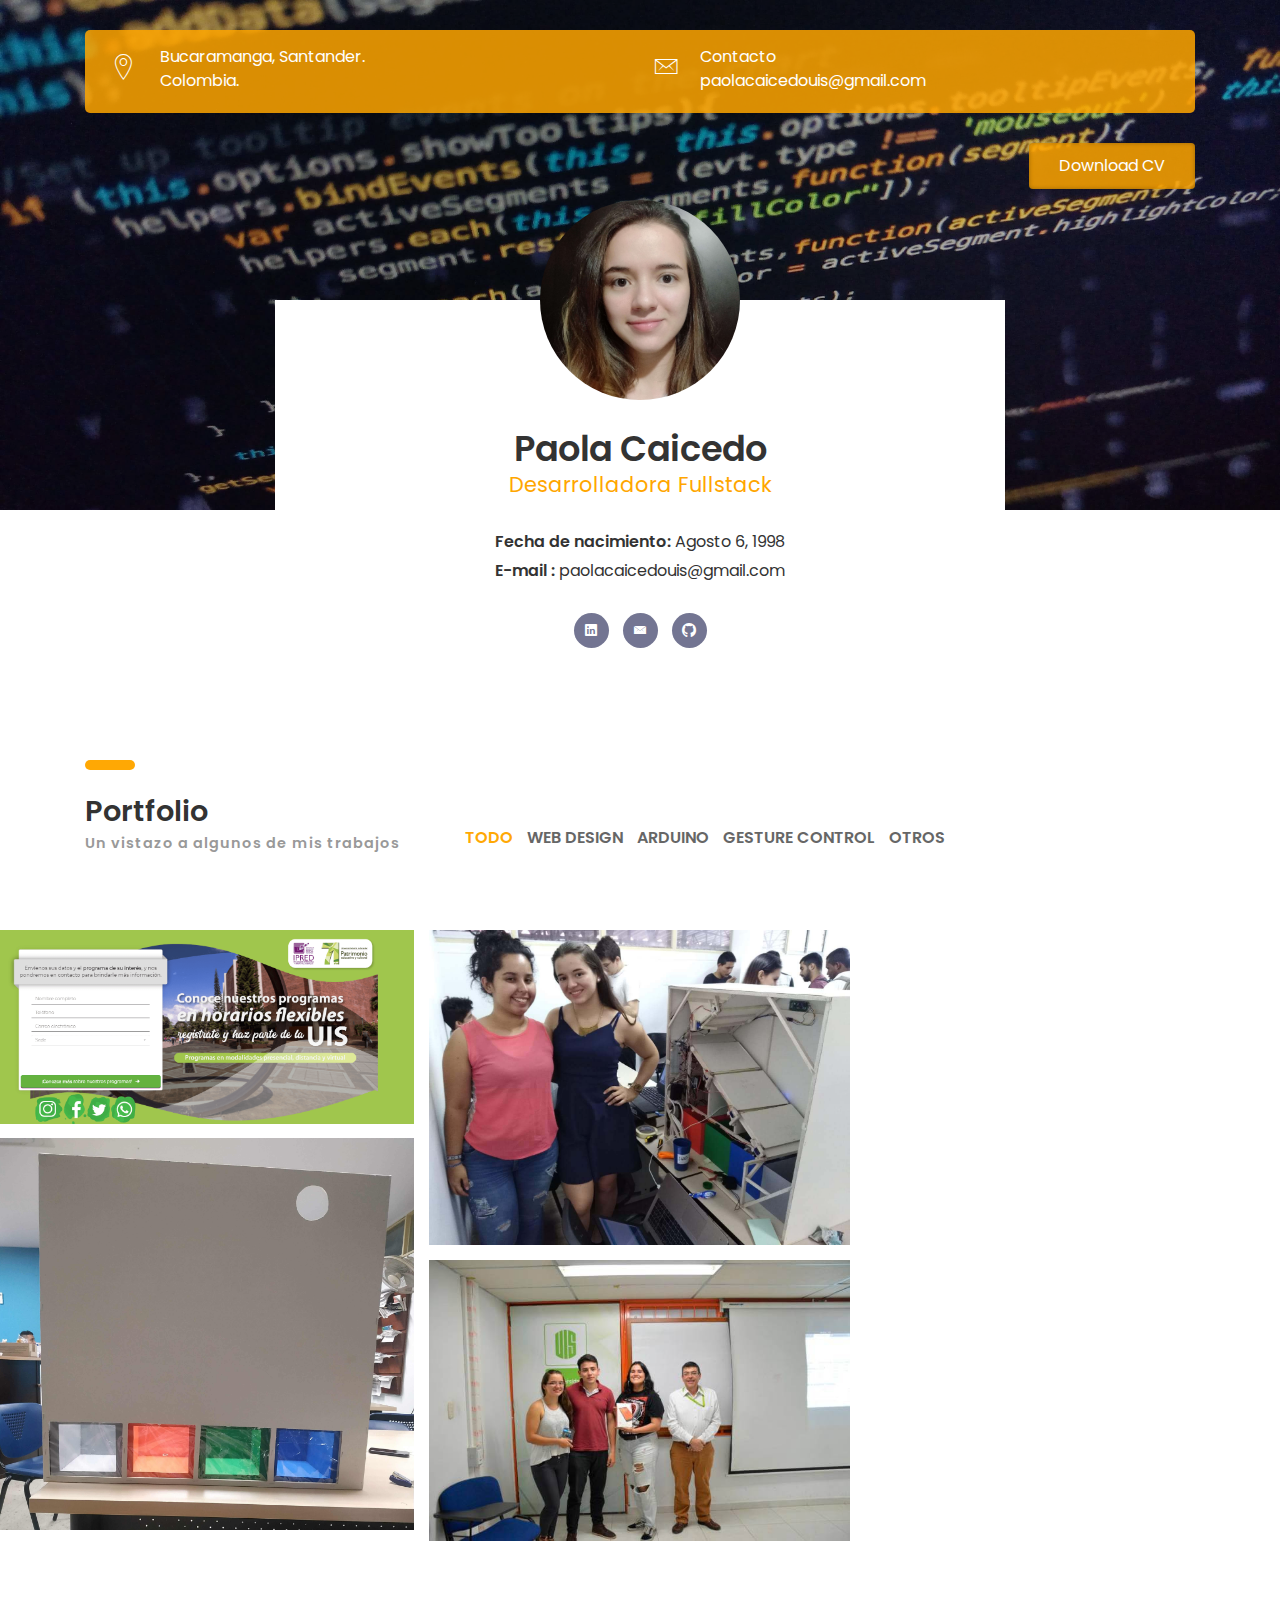
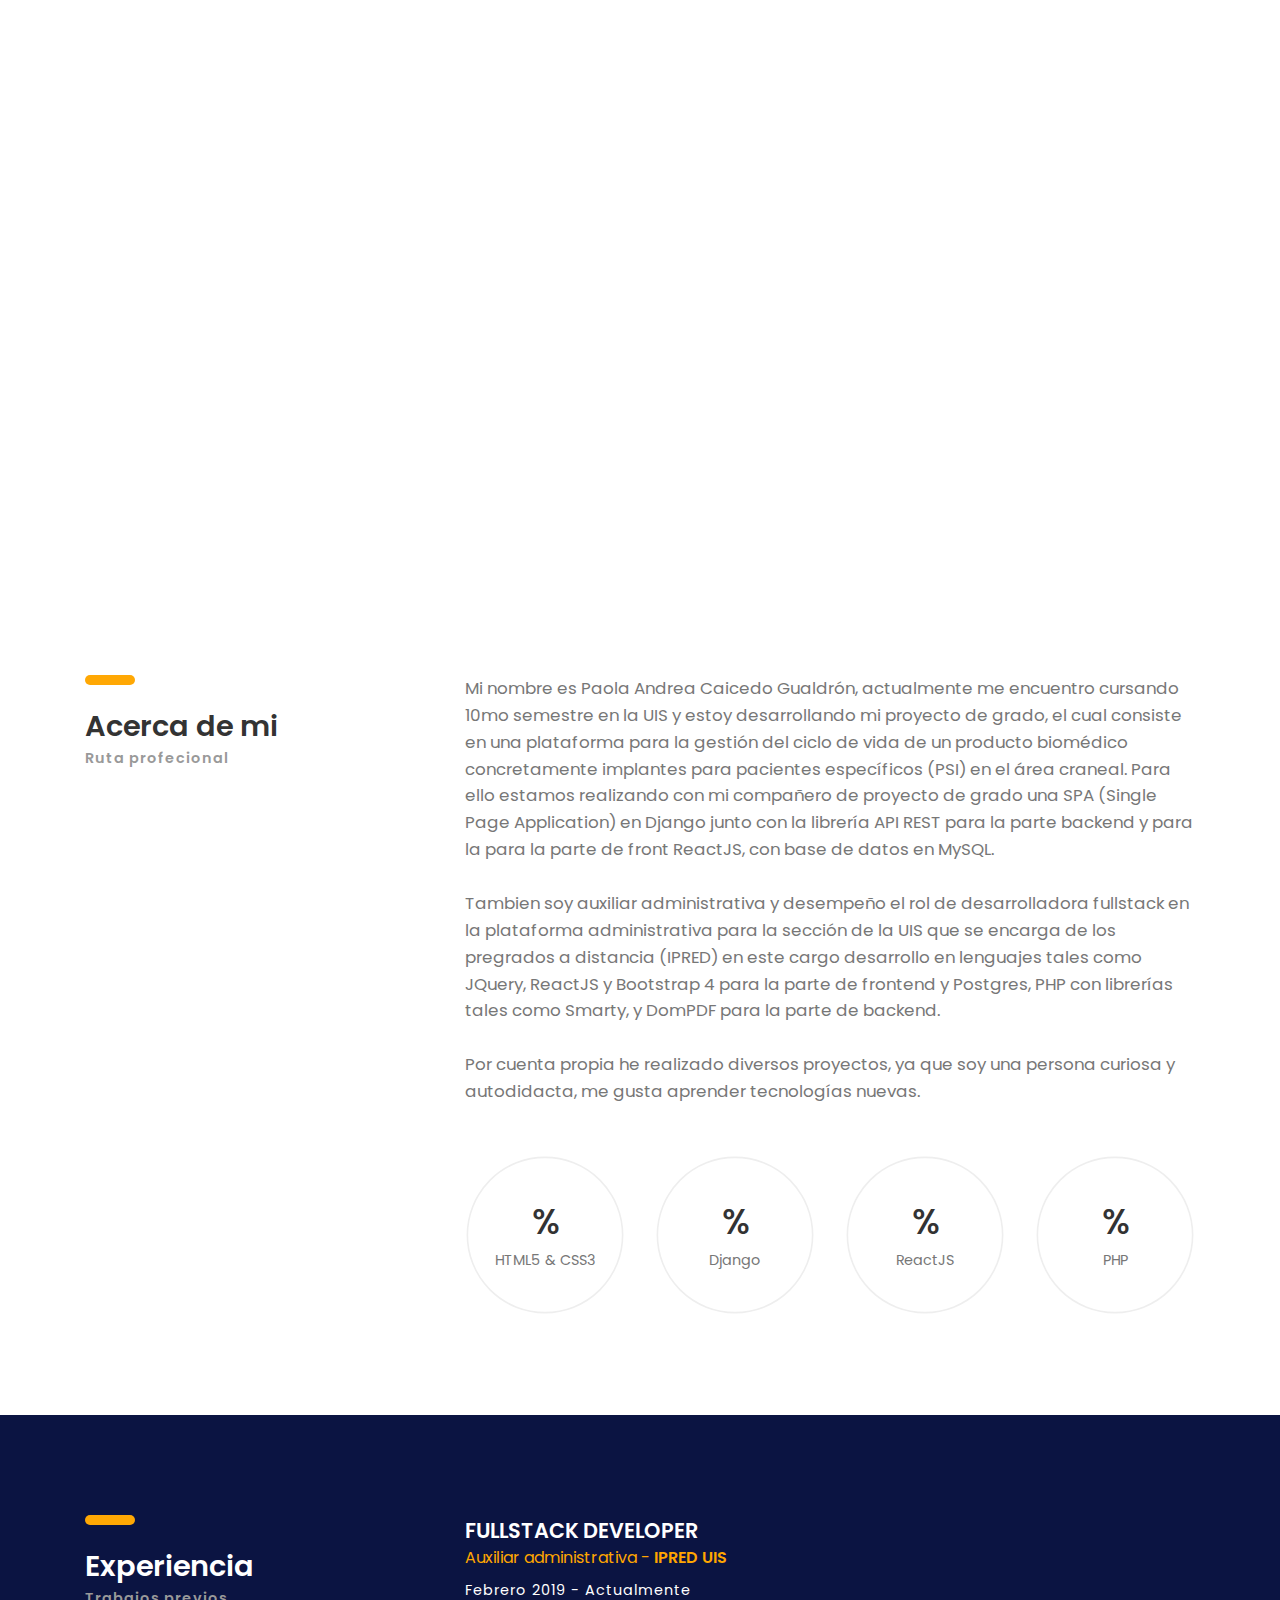
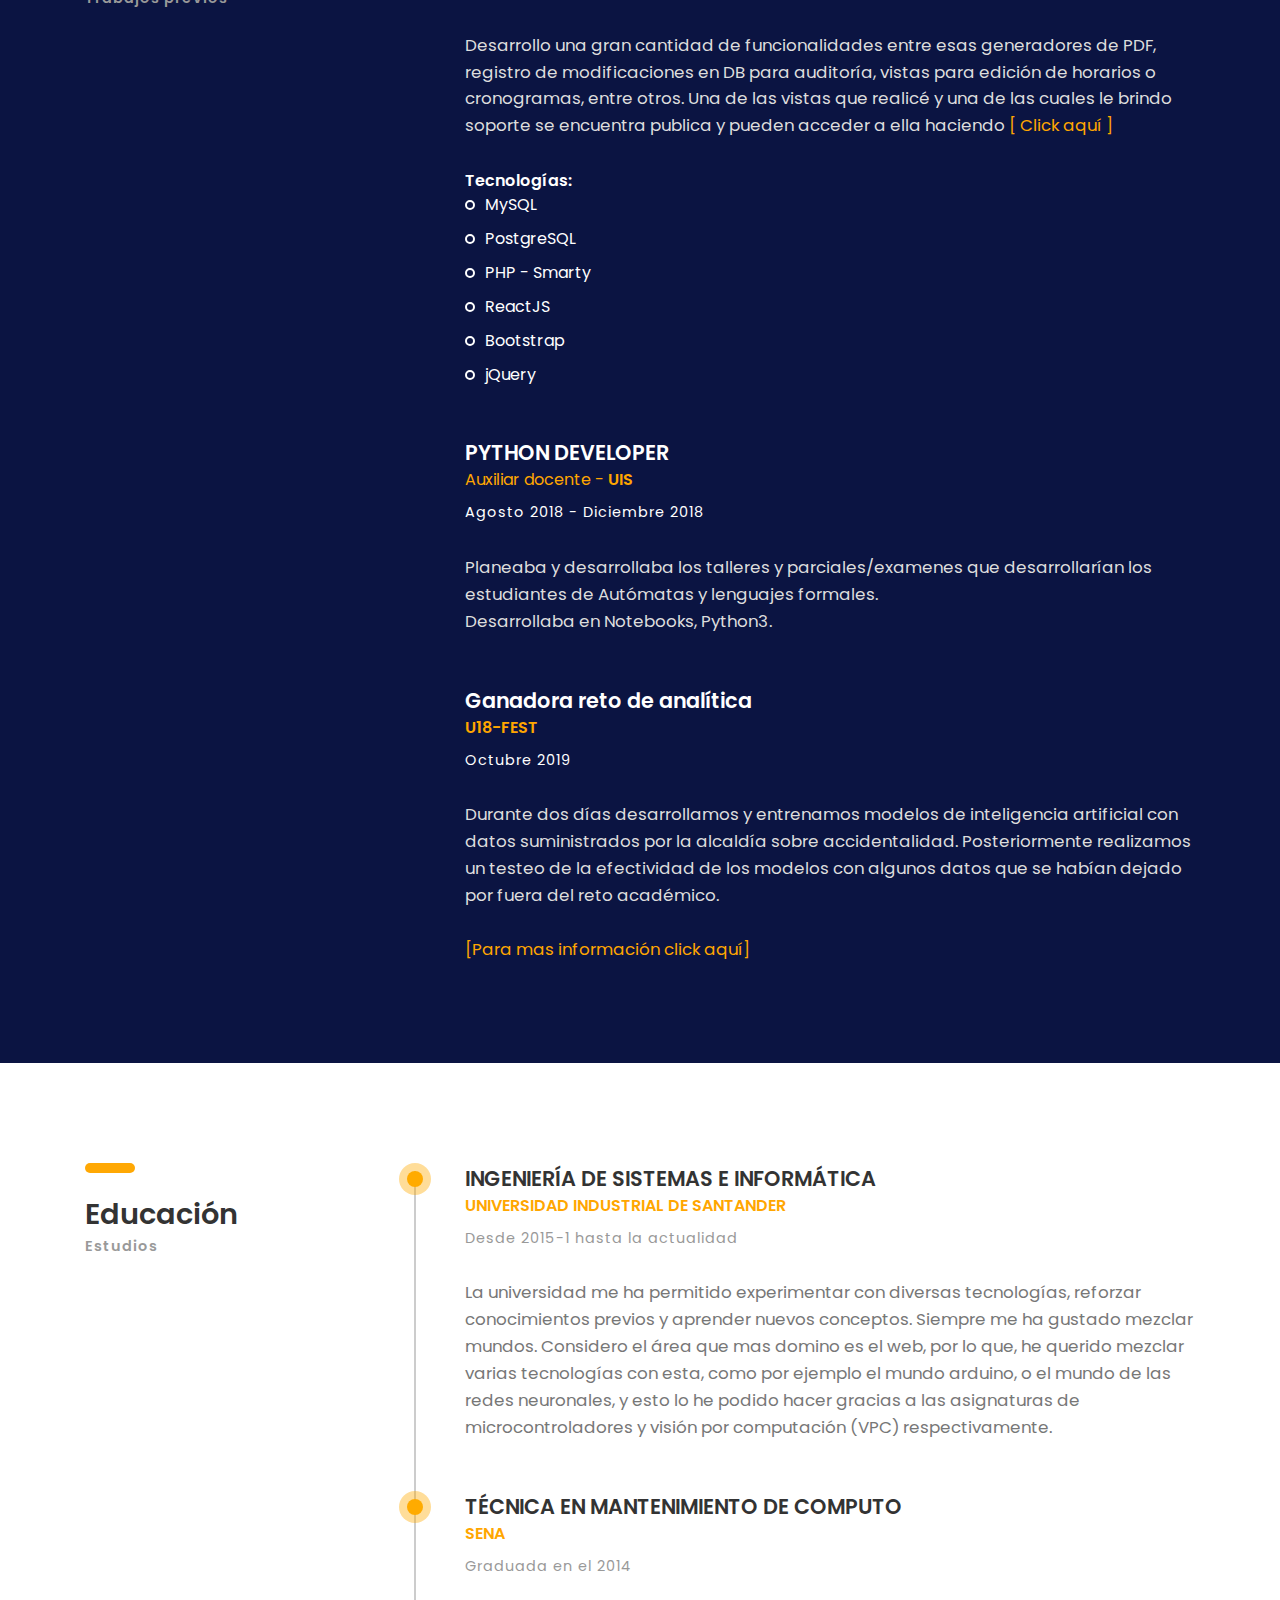
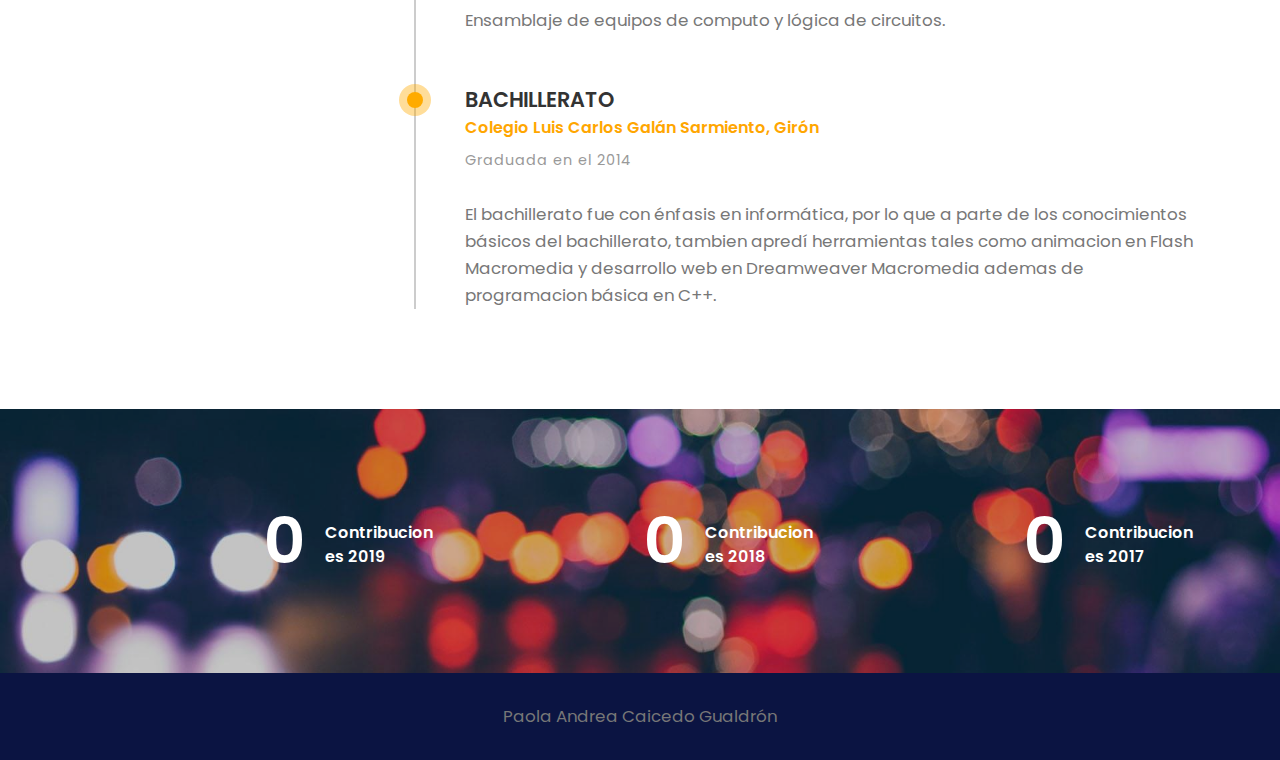
==== index.html @ 929e9e77 "Cambio de gif's por video de youtube" ====
<!DOCTYPE HTML>
<html lang="es">
<head>
	<title> Paola Caicedo - CV</title>
	<meta name="description" content="CV de Paola Caicedo - Desarrolladora Fullstack ">
	<meta http-equiv="X-UA-Compatible" content="IE=edge">
  <meta name="viewport" content="width=device-width, initial-scale=1">
	<meta charset="UTF-8">
	<link rel="icon" href="images/icono-cv.png"/>
	
	<!-- Font -->
	
	<link href="https://fonts.googleapis.com/css?family=Poppins:400,500,600,700%7CAllura" rel="stylesheet">
	
	<!-- Stylesheets -->
	
	<link href="common-css/bootstrap.css" rel="stylesheet">
	
	<link href="common-css/ionicons.css" rel="stylesheet">
	
	<link href="common-css/fluidbox.min.css" rel="stylesheet">
	
	<link href="00-cv-preloader/css/styles.css" rel="stylesheet">

	<link href="01-cv-portfolio/css/styles.css" rel="stylesheet">
	
	<link href="01-cv-portfolio/css/responsive.css" rel="stylesheet">
	
</head>
<body>
	<div id="preload">
		<div class="row">
			<div class="col-md-12">
				<div class="loader">
					<div class="loader-inner">
							<div class="loading one"></div>
					</div>
					<div class="loader-inner">
							<div class="loading two"></div>
					</div>
					<div class="loader-inner">
							<div class="loading three"></div>
					</div>
					<div class="loader-inner">
							<div class="loading four"></div>
					</div>
				</div>
			</div>
		</div>
		<div class="mensaje-preloader" >
			<h4>Esta página contiene imagenes y gifs.</h4>
			<h5>Por favor espere un poco mientras estos cargan.</h5>
			<h6>No tardará mas de un par de segundos.</h6>
		</div>
	</div>
	<div id="body" style="visibility: hidden">
		<header>
			<div class="container">
				<div class="heading-wrapper">
					<div class="row">
						<div class="col-sm-6 col-md-6 col-lg-6">
							<div class="info">
								<i class="icon ion-ios-location-outline"></i>
								<div class="right-area">
									<h5>Bucaramanga, Santander.</h5> 
									<h5>Colombia.</h5>
								</div><!-- right-area -->
							</div><!-- info -->
						</div><!-- col-sm-4 -->
						
						<div class="col-sm-6 col-md-6 col-lg-6">
							<div class="info">
								<i class="icon ion-ios-email-outline"></i>
								<div class="right-area">
									<h5>Contacto</h5>
									<h5><a href="mailto:paolacaicedouis@gmail.com">paolacaicedouis@gmail.com</a></h5>
								</div><!-- right-area -->
							</div><!-- info -->
						</div><!-- col-sm-4 -->
					</div><!-- row -->
				</div><!-- heading-wrapper -->
				
				<a href="./files/cv_paola_caicedo.pdf" download target="_blank" class="downlad-btn">Download CV</a>
			</div><!-- container -->
		</header>
		
		<section class="intro-section">
			<div class="container">
				<div class="row">
					<div class="col-md-1 col-lg-2"></div>
					<div class="col-md-10 col-lg-8">
						<div class="intro">
							<div class="profile-img"><img src="images/profile-1-250x250.jpg" alt=""></div>
							<h2><b>Paola Caicedo</b></h2>
							<h4 class="font-yellow">Desarrolladora Fullstack</h4>
							<ul class="information margin-tb-30">
								<li><b>Fecha de nacimiento: </b>Agosto 6, 1998</li>
								<li><b>E-mail : </b>paolacaicedouis@gmail.com</li>
							</ul>
							<ul class="social-icons">
								<li><a href="https://www.linkedin.com/in/paola-caicedo-b890a5159/"  target="_blank"><i class="ion-social-linkedin"></i></a></li>
								<li><a href="mailto:paolacaicedouis@gmail.com"><i class="ion-ios-email"></i></a></li>
								<li><a href="https://github.com/piiok"  target="_blank"><i class="ion-social-github"></i></a></li>
							</ul>
						</div><!-- intro -->
					</div><!-- col-sm-8 -->
				</div><!-- row -->
			</div><!-- container -->
		</section><!-- intro-section -->
		
		<section class="portfolio-section section">
			<div class="container">
				<div class="row">
					<div class="col-sm-4">
						<div class="heading">
							<h3><b>Portfolio</b></h3>
							<h6 class="font-lite-black"><b>Un vistazo a algunos de mis trabajos</b></h6>
						</div>
					</div><!-- col-sm-4 -->
					<div class="col-sm-8">
						<div class="portfolioFilter clearfix margin-b-80">
							<a href="#" data-filter="*" class="current"><b>TODO</b></a>
							<a href="#" data-filter=".web-design"><b>WEB DESIGN</b></a>
							<a href="#" data-filter=".arduino"><b>ARDUINO</b></a>
							<a href="#" data-filter=".gesture-control"><b>GESTURE CONTROL</b></a>
							<a href="#" data-filter=".otros"><b>OTROS</b></a>
						</div><!-- portfolioFilter -->
					</div><!-- col-sm-8 -->
				</div><!-- row -->
			</div><!-- container -->
			
			<div class="portfolioContainer">
			
				<div class="p-item web-design">
					<a class="img" href="images/incripciones-ipred.png" data-fluidbox>
						<img src="images/incripciones-ipred.png" alt=""></a>
				</div>


				<!-- Presentación microcontroladores -->
				<div class="p-item arduino">
					<a href="images/portfolio-1-600x400.jpg" data-fluidbox>
						<img src="images/portfolio-1-600x400.jpg" alt=""></a>
				</div>

				<!-- Gesture control - Cocina -->
				<div class="p-item gesture-control">
					<iframe width="100%" height="300px" src="https://www.youtube.com/embed/-83ckMwlZr8?mute=1" frameborder="0" allow="accelerometer; autoplay; clipboard-write; encrypted-media; gyroscope; picture-in-picture" allowfullscreen></iframe>
				</div>

				<div class="p-item arduino">
					<a class="img" href="images/smart-trash-front.jpg" data-fluidbox>
						<img src="images/smart-trash-front.jpg" alt=""></a>
				</div>
				
					
				 <div class="p-item web-design">
					<a class="img" href="https://j.gifs.com/ROmjzL.gif" data-fluidbox>
						<img src="https://j.gifs.com/ROmjzL.gif" alt=""></a>
				</div>

				<!-- Ganadores de la U18-fest -->
				<div class="p-item otros">
					<a href="images/portfolio-4-600x400.jpg" data-fluidbox>
						<img src="images/portfolio-4-600x400.jpg" alt=""></a>
				</div>

				<!-- Muestra del mecanismo smart trash -->
				<div class="p-item arduino">
					<iframe width="100%" height="300px" src="https://www.youtube.com/embed/jwKNxdhNdlk?mute=1" frameborder="0" allow="accelerometer; autoplay; clipboard-write; encrypted-media; gyroscope; picture-in-picture" allowfullscreen></iframe>
				</div>

				<!-- Cronograma produccion IPRED UIS-->
				<div class="p-item web-design">
					<iframe  width="100%" height="300px" src="https://www.youtube.com/embed/m9tAfyOzeZc?mute=1" frameborder="0" allow="accelerometer; autoplay; clipboard-write; encrypted-media; gyroscope; picture-in-picture" allowfullscreen></iframe>
				</div>

				<!-- Rex chrome -->
				<div class="p-item gesture-control">
					<iframe  width="100%" height="300px" src="https://www.youtube.com/embed/Dl8YyGSxGLM?mute=1" frameborder="0" allow="accelerometer; autoplay; clipboard-write; encrypted-media; gyroscope; picture-in-picture" allowfullscreen></iframe>
				</div>
				
				
				<!-- Nomina ipred UIS -->
				<div class="p-item web-design">
					<iframe width="100%" height="300px" src="https://www.youtube.com/embed/LpTEY2wgBMc?mute=1" frameborder="0" allow="accelerometer; autoplay; clipboard-write; encrypted-media; gyroscope; picture-in-picture" allowfullscreen></iframe>
				</div>
				

				<!-- Arduino conexion firebase -->
				<div class="p-item arduino">
					<iframe width="100%" height="300px" src="https://www.youtube.com/embed/ow-fQHH6DDs?mute=1" frameborder="0" allow="accelerometer; autoplay; clipboard-write; encrypted-media; gyroscope; picture-in-picture" allowfullscreen></iframe>
				</div>
				
			</div><!-- portfolioContainer -->
			
		</section><!-- portfolio-section -->
		
		
		<section class="about-section section">
			<div class="container">
				<div class="row">
					<div class="col-sm-4">
						<div class="heading">
							<h3><b>Acerca de mi</b></h3>
							<h6 class="font-lite-black"><b>Ruta profecional</b></h6>
						</div>
					</div><!-- col-sm-4 -->
					<div class="col-sm-8">
						<p class="margin-b-50">
							Mi nombre es Paola Andrea Caicedo Gualdrón, actualmente me encuentro cursando 10mo semestre en 
							la UIS y estoy desarrollando mi proyecto de grado, el cual consiste en una plataforma para la 
							gestión del ciclo de vida de un producto biomédico concretamente implantes para pacientes 
							específicos (PSI) en el área craneal. Para ello estamos realizando con mi compañero de proyecto 
							de grado una SPA (Single Page Application) en Django junto con la librería API REST para la 
							parte backend y para la para la parte de front ReactJS, con base de datos en MySQL.
							</br>
							</br>
							Tambien soy auxiliar administrativa y desempeño el rol de desarrolladora fullstack en la 
							plataforma administrativa para la sección de la UIS que se encarga de los pregrados a distancia 
							(IPRED) en este cargo desarrollo en lenguajes tales como JQuery, ReactJS y Bootstrap 4 para la 
							parte de frontend y Postgres, PHP con librerías tales como Smarty, y DomPDF para la parte de 
							backend. 
							</br>
							</br>
							Por cuenta propia he realizado diversos proyectos, ya que soy una persona curiosa y autodidacta, 
							me gusta aprender tecnologías nuevas.
						</p>
						
						<div class="row">
							<div class="col-sm-6 col-md-6 col-lg-3">
								<div class="radial-prog-area margin-b-30">
									<div class="radial-progress" data-prog-percent=".97">
										<div></div>
										<h6 class="progress-title">HTML5 & CSS3</h6>
									</div>
								</div><!-- radial-prog-area-->
							</div><!-- col-sm-6-->
						
							<div class="col-sm-6 col-md-6 col-lg-3">
								<div class="radial-prog-area margin-b-30">
									<div class="radial-progress" data-prog-percent=".78">
										<div></div>
										<h6 class="progress-title">Django</h6>
									</div>
								</div><!-- radial-prog-area-->
							</div><!-- col-sm-6-->
							
							<div class="col-sm-6 col-md-6 col-lg-3">
								<div class="radial-prog-area margin-b-30">
									<div class="radial-progress" data-prog-percent=".85">
										<div></div>
										<h6 class="progress-title">ReactJS</h6>
									</div>
								</div><!-- radial-prog-area-->
							</div><!-- col-sm-6-->
							
							<div class="col-sm-6 col-md-6 col-lg-3">
								<div class="radial-prog-area margin-b-50">
									<div class="radial-progress" data-prog-percent=".93">
										<div></div>
										<h6 class="progress-title">PHP</h6>
									</div>
								</div><!-- radial-prog-area-->
							</div><!-- col-sm-6-->
						
						</div><!-- row -->
					</div><!-- col-sm-8 -->
				</div><!-- row -->
			</div><!-- container -->
		</section><!-- about-section -->
		
		<section class="experience-section section">
			<div class="container">
				<div class="row">
					<div class="col-sm-4">
						<div class="heading">
							<h3><b>Experiencia</b></h3>
							<h6 class="font-lite-black"><b>Trabajos previos</b></h6>
						</div>
					</div><!-- col-sm-4 -->
					<div class="col-sm-8">
					
						<div class="experience margin-b-50">
							<h4><b>FULLSTACK DEVELOPER</b></h4>
							<h5 class="font-yellow">
								Auxiliar administrativa - 
								<a href="https://ipred.uis.edu.co/eisi/" target="_blank"><b>IPRED UIS</b></a>
							</h5>
							<h6 class="margin-t-10">Febrero 2019 - Actualmente</h6>
							<p class="font-semi-white margin-tb-30">
								Desarrollo una gran cantidad de funcionalidades entre esas generadores
								de PDF, registro de modificaciones en DB para auditoría, vistas para
								edición de horarios o cronogramas, entre otros. Una de las vistas que
								realicé y una de las cuales le brindo soporte se encuentra publica y 
								pueden acceder a ella haciendo <a class="font-yellow" href="http://ipredtic.uis.edu.co/plataformatic/?view=cronogramaPublico" target="_blank"> [ Click aquí ]</a>
							</p>
							<b>Tecnologías:</b>
							<ul class="list margin-b-30">
								<li>MySQL</li>
								<li>PostgreSQL</li>
								<li>PHP - Smarty</li>
								<li>ReactJS</li>
								<li>Bootstrap</li>
								<li>jQuery</li>
							</ul>
						</div><!-- experience -->
						
						<div class="experience margin-b-50">
							<h4><b>PYTHON DEVELOPER</b></h4>
							<h5 class="font-yellow"> Auxiliar docente - <b>UIS</b></h5>
							<h6 class="margin-t-10">Agosto 2018 - Diciembre 2018</h6>
							<p class="font-semi-white margin-tb-30">
								Planeaba y desarrollaba los talleres y parciales/examenes que desarrollarían los estudiantes 
								de Autómatas y lenguajes formales.
								</br>
								Desarrollaba en Notebooks, Python3.
							</p>
						</div><!-- experience -->
						
						<div class="experience margin-b-50">
							<h4><b>Ganadora reto de analítica</b></h4>
							<h5 class="font-yellow"> <a href="https://u18.uis.edu.co/lunes/" target="_blank"><b>U18-FEST</b></a></h5>
							<h6 class="margin-t-10">Octubre 2019</h6>
							<p class="font-semi-white margin-tb-30">
								Durante dos días desarrollamos y entrenamos modelos de inteligencia artificial con
								datos suministrados por la alcaldía sobre accidentalidad. 
								Posteriormente realizamos un testeo de la efectividad de los modelos con algunos datos 
								que se habían dejado por fuera del reto académico.
								</br>
								</br>
								<a class="font-yellow" target="_blank" href="https://www.vanguardia.com/area-metropolitana/bucaramanga/estudiantes-crearon-modelos-para-predecir-accidentes-y-epidemias-KC1545286">
									[Para mas información click aquí]
								</a>
							</p>
						</div><!-- experience -->

					</div><!-- col-sm-8 -->
				</div><!-- row -->
			</div><!-- container -->
			
		</section><!-- experience-section -->
		
		<section class="education-section section">
			<div class="container">
				<div class="row">
					<div class="col-sm-4">
						<div class="heading">
							<h3><b>Educación</b></h3>
							<h6 class="font-lite-black"><b>Estudios</b></h6>
						</div>
					</div><!-- col-sm-4 -->
					<div class="col-sm-8">
						<div class="education-wrapper">
							<div class="education margin-b-50">
								<h4><b>INGENIERÍA DE SISTEMAS E INFORMÁTICA</b></h4>
								<h5 class="font-yellow"><b>UNIVERSIDAD INDUSTRIAL DE SANTANDER</b></h5>
								<h6 class="font-lite-black margin-t-10">Desde 2015-1 hasta la actualidad</h6>
								<p class="margin-tb-30">
									La universidad me ha permitido experimentar con diversas tecnologías, reforzar conocimientos previos y aprender nuevos conceptos. Siempre me ha 
									gustado mezclar mundos. Considero el área que mas domino es el web, por lo que,
									he querido mezclar varias tecnologías con esta, como por ejemplo el mundo arduino,
									o el mundo de las redes neuronales, y esto lo he podido hacer gracias a las asignaturas de microcontroladores
									y visión por computación (VPC) respectivamente.
								</p>
							</div><!-- education -->
							
							<div class="education margin-b-50">
								<h4><b>TÉCNICA EN MANTENIMIENTO DE COMPUTO</b></h4>
								<h5 class="font-yellow"><b>SENA</b></h5>
								<h6 class="font-lite-black margin-t-10">Graduada en el 2014</h6>
								<p class="margin-tb-30">
									Ensamblaje de equipos de computo y lógica de circuitos.
								</p>
							</div><!-- education -->

							<div class="education margin-b-50">
								<h4><b>BACHILLERATO</b></h4>
								<h5 class="font-yellow"><b>Colegio Luis Carlos Galán Sarmiento, Girón</b></h5>
								<h6 class="font-lite-black margin-t-10">Graduada en el 2014</h6>
								<p class="margin-tb-30">
									El bachillerato fue con énfasis en informática, por lo que a parte de los conocimientos básicos del bachillerato,
									tambien apredí herramientas tales como animacion en Flash Macromedia y desarrollo web en Dreamweaver Macromedia ademas de programacion básica en C++.

								</p>
							</div><!-- education -->
						</div><!-- education-wrapper -->
					</div><!-- col-sm-8 -->
				</div><!-- row -->
			</div><!-- container -->
			
		</section><!-- about-section -->
		
		<section class="counter-section" id="counter">
			<div class="container">
				<div class="row">
				
					<div class="col-sm-6 col-md-6 col-lg-4">
						<div class="counter margin-b-30">
							<h1 class="title"><b><span class="counter-value" data-duration="1400" data-count="290">0</span></b></h1>
							<h5 class="desc"><b>Contribuciones 2019</b></h5>
						</div><!-- counter -->
					</div><!-- col-md-3-->
					
					<div class="col-sm-6 col-md-6 col-lg-4">
						<div class="counter margin-b-30">
							<h1 class="title"><b><span class="counter-value" data-duration="1200" data-count="254">0</span></b></h1>
							<h5 class="desc"><b>Contribuciones 2018</b></h5>
						</div><!-- counter -->
					</div><!-- col-md-3-->
					
					<div class="col-sm-12 col-md-12 col-lg-4">
						<div class="counter margin-b-30">
							<h1 class="title"><b><span class="counter-value" data-duration="1300" data-count="266">0</span></b></h1>
							<h5 class="desc"><b>Contribuciones 2017</b></h5>
						</div><!-- counter -->
					</div><!-- col-md-3-->
					
				</div><!-- row-->
			</div><!-- container-->
			</section><!-- counter-section-->
		
		<footer>
			<p class="copyright">
				Paola Andrea Caicedo Gualdrón
			</p>
		</footer>
	</div>
	
	
	<!-- SCIPTS -->
	
	<script src="common-js/jquery-3.2.1.min.js"></script>
	
	<script src="common-js/tether.min.js"></script>
	
	<script src="common-js/bootstrap.js"></script>
	
	<script src="common-js/isotope.pkgd.min.js"></script>
	
	<script src="common-js/jquery.waypoints.min.js"></script>
	
	<script src="common-js/progressbar.min.js"></script>
	
	<script src="common-js/jquery.fluidbox.min.js"></script>
	
	<script src="common-js/scripts.js"></script>
	
	<script>
		function mostrarLandingPage(){
			$('#preload').fadeOut("slow");
			$('#body').css({ visibility: 'visible' });
			window.scroll(0,0);
		}
		
		$(document).ready(function() {
			window.addEventListener('load',mostrarLandingPage)
		});
	</script>

</body>
</html>
---- common-css/fluidbox.min.css ----
@-webkit-keyframes a{0%{-webkit-transform:translate(-50%,-50%) rotateX(0) rotateY(0);transform:translate(-50%,-50%) rotateX(0) rotateY(0)}50%{-webkit-transform:translate(-50%,-50%) rotateX(-180deg) rotateY(0);transform:translate(-50%,-50%) rotateX(-180deg) rotateY(0)}to{-webkit-transform:translate(-50%,-50%) rotateX(-180deg) rotateY(-180deg);transform:translate(-50%,-50%) rotateX(-180deg) rotateY(-180deg)}}@keyframes a{0%{-webkit-transform:translate(-50%,-50%) rotateX(0) rotateY(0);transform:translate(-50%,-50%) rotateX(0) rotateY(0)}50%{-webkit-transform:translate(-50%,-50%) rotateX(-180deg) rotateY(0);transform:translate(-50%,-50%) rotateX(-180deg) rotateY(0)}to{-webkit-transform:translate(-50%,-50%) rotateX(-180deg) rotateY(-180deg);transform:translate(-50%,-50%) rotateX(-180deg) rotateY(-180deg)}}.fluidbox{outline:none}.fluidbox__overlay{background-color:hsla(0,0%,100%,.85);cursor:pointer;cursor:zoom-out;opacity:0;pointer-events:none;position:fixed;top:-100%;left:0;bottom:-100%;right:0;-webkit-transition:all .5s ease-in-out;transition:all .5s ease-in-out}.fluidbox--opened .fluidbox__overlay{pointer-events:auto}.fluidbox__wrap{background-position:center center;background-size:cover;margin:0 auto;position:relative;-webkit-transition:all .5s ease-in-out;transition:all .5s ease-in-out}.fluidbox--closed .fluidbox__thumb,.fluidbox__thumb{-webkit-transition:opacity 0s ease-in-out 0s;transition:opacity 0s ease-in-out 0s}.fluidbox__ghost{background-size:100% 100%;background-position:center center;background-repeat:no-repeat;position:absolute;-webkit-transition:opacity 0s 0s,-webkit-transform .5s 0s;transition:opacity 0s 0s,-webkit-transform .5s 0s;transition:opacity 0s 0s,transform .5s 0s;transition:opacity 0s 0s,transform .5s 0s,-webkit-transform .5s 0s}.fluidbox--opened .fluidbox__ghost{cursor:pointer;cursor:zoom-out}.fluidbox--closed .fluidbox__ghost{-webkit-transition:opacity 0s .5s,-webkit-transform .5s 0s;transition:opacity 0s .5s,-webkit-transform .5s 0s;transition:opacity 0s .5s,transform .5s 0s;transition:opacity 0s .5s,transform .5s 0s,-webkit-transform .5s 0s}.fluidbox__loader{opacity:0;-webkit-perspective:200px;perspective:200px;pointer-events:none;position:absolute;top:0;left:0;bottom:0;right:0}.fluidbox__loader:before{background-color:hsla(0,0%,100%,.85);content:'';-webkit-transform-style:preserve-3d;transform-style:preserve-3d;position:absolute;top:50%;left:50%;width:20%;padding-bottom:20%;-webkit-transform:translate(-50%,-50%);transform:translate(-50%,-50%);-webkit-transition-property:-webkit-transform;transition-property:-webkit-transform;transition-property:transform;transition-property:transform,-webkit-transform;-webkit-transition-duration:.5s;transition-duration:.5s;-webkit-transition-delay:0s;transition-delay:0s}.fluidbox--loading .fluidbox__loader{opacity:1;-webkit-transition:opacity .5s ease-in-out .5s;transition:opacity .5s ease-in-out .5s}.fluidbox--loading .fluidbox__loader:before{-webkit-animation:a 1s 0s infinite ease-in-out forwards;animation:a 1s 0s infinite ease-in-out forwards}
/*# sourceMappingURL=fluidbox.min.css.map */
---- 00-cv-preloader/css/styles.css ----
#preload{
  z-index: 1000;
  position: fixed;
  height: 100vh;
  width: 100vw;
  background: white;
}
.loader {
	width: 150px;
	height: 150px;
	margin: 40px auto;
	transform: rotate(-45deg);
	font-size: 0;
	line-height: 0;
	animation: rotate-loader 5s infinite;
	padding: 25px;
	/* border: 1px solid #67b93e; */
  /* border-radius: 50%; */
  position:fixed; 
  right: calc(50% - 75px); top: calc(50% - 115px);
}
.loader .loader-inner {
	position: relative;
	display: inline-block;
	width: 50%;
	height: 50%;
}
.loader .loading {
  position: absolute;
  background: #4caf50;
	background: url("../../images/LogoUIS.png") no-repeat fixed center;
	background-size: 80px 100px;
}

.loader .one {
	width: 100%;
	bottom: 0;
	height: 0;
	animation: loading-one 1s infinite;
}
.loader .two {
	width: 0;
	height: 100%;
	left: 0;
	animation: loading-two 1s infinite;
	animation-delay: 0.25s;
}
.loader .three {
	width: 0;
	height: 100%;
	right: 0;
	animation: loading-two 1s infinite;
	animation-delay: 0.75s;
}
.loader .four {
	width: 100%;
	top: 0;
	height: 0;
	animation: loading-one 1s infinite;
	animation-delay: 0.5s;
}
.mensaje-preloader{
  text-align: center;
  position: absolute;
  width: 100vw;
  top: calc(50% - 1rem + 90px);
}
@keyframes loading-one {
	0% {
		height: 0;
		opacity: 1;
	}
	12.5% {
		height: 100%;
		opacity: 1;
	}
	50% {
		opacity: 1;
	}
	100% {
		height: 100%;
		opacity: 0;
	}
}
@keyframes loading-two {
	0% {
		width: 0;
		opacity: 1;
	}
	12.5% {
		width: 100%;
		opacity: 1;
	}
	50% {
		opacity: 1;
	}
	100% {
		width: 100%;
		opacity: 0;
	}
}
@keyframes rotate-loader {
	0% {
		transform: rotate(-45deg);
	}
	20% {
		transform: rotate(-45deg);
	}
	25% {
		transform: rotate(-135deg);
	}
	45% {
		transform: rotate(-135deg);
	}
	50% {
		transform: rotate(-225deg);
	}
	70% {
		transform: rotate(-225deg);
	}
	75% {
		transform: rotate(-315deg);
	}
	95% {
		transform: rotate(-315deg);
	}
	100% {
		transform: rotate(-405deg);
	}
}
---- 01-cv-portfolio/css/styles.css ----
/*
====================================================

* 	[Master Stylesheet]
	
	Theme Name :  
	Version    :  
	Author     :  
	Author URI :  

====================================================

	TOC
	
	1. PRIMARY STYLES
	2. COMMONS FOR PAGE DESIGN
	3. HEADER
	4. INTRO SECTION
	5. PORFOLIO SECTION
	6. ABOUT SECTION
	7. EXPERIENCE SECTION
	8. EDUCATION SECTION
	9. COUNTER SECTION
	10. FOOTER

====================================================


/* ---------------------------------
1. PRIMARY STYLES
--------------------------------- */

html{ font-size: 100%; height: 100%; overflow-x: hidden; margin: 0px;  padding: 0px; touch-action: manipulation; }


body{ font-size: 16px; font-family: 'Poppins', serif; width: 100%; height: 100%; margin: 0; font-weight: 400;
	-webkit-font-smoothing: antialiased; -moz-osx-font-smoothing: grayscale; word-wrap: break-word; 
	color: #333; }

h1, h2, h3, h4, h5, h6, p, a, ul, span, li, img, inpot, button{ margin: 0; padding: 0; }

h1,h2,h3,h4,h5,h6{ line-height: 1.5; font-weight: inherit; }

h1,h2,h3{ font-family: 'Poppins', cursive; }

p{ line-height: 1.6; font-size: 1.05em; font-weight: 400; color: #777; }

h1{ font-size: 4em; line-height: 1; }
h2{ font-size: 2.2em; line-height: 1.1; }
h3{ font-size: 1.8em; }
h4{ font-size: 1.3em; }
h5{ font-size: 1em; }
h6{ font-size: .9em; letter-spacing: 1px; }

a, button{ display: inline-block; text-decoration: none; color: inherit; line-height: 1; 
	-webkit-transition: all .25s ease-in-out; transition: all .25s ease-in-out; }

a:focus, a:active, a:hover,
button:focus, button:active, button:hover,
a b.light-color:hover{ text-decoration: none; color: #FFA804; }

b{ font-weight: 600; }

img{ width: 100%; }

li{ list-style: none; display: inline-block; }

span{ display: inline-block; }

button{ outline: 0; border: 0; background: none; cursor: pointer; }

.icon{ font-size: 1.1em; display: inline-block; line-height: inherit; }

[class^="icon-"]:before, [class*=" icon-"]:before{ line-height: inherit; }

b.max-bold{ font-weight: 700; }



/* ---------------------------------
2. COMMONS FOR PAGE DESIGN
--------------------------------- */

.section{ padding: 100px 0 50px; }

.section .heading{ margin-bottom: 60px; }

.section .heading:before{ content:''; height: 10px; width: 50px; border-radius: 5px;
	margin-bottom: 20px; display: block; background: #FFA804; }
	
.margin-t-10{ margin-top: 10px; }

.margin-b-30{ margin-bottom: 30px; }
.margin-b-50{ margin-bottom: 50px; }

.margin-tb-30{ margin-top: 30px; margin-bottom: 30px; }

.font-yellow{ color: #FFA600; }

.font-semi-white{ color: #ddd; }

.font-lite-black{ color: #999; }


/* ---------------------------------
3. HEADER
--------------------------------- */

header{ position: absolute; top: 30px; left: 0; right: 0; z-index: 100; }

header .heading-wrapper{ 
	border-radius: 5px; padding: 15px 30px 10px; background: #ffa600d9; color: #fff; }

header .info{ margin-bottom: 10px; }

header .info .icon{ float: left; font-size: 30px; }

header .info .right-area{ margin-left: 45px; }

header .downlad-btn{ padding: 15px 30px; border-radius: 4px; float: right; margin-top: 30px;
	box-shadow: inset 0 0px 4px rgba(0,0,0,.3); background: #ffa600d9; color: #fff; 
	-webkit-transition: all .2s ease; transition: all .2s ease; }

header .downlad-btn:hover{ -webkit-transform: translateY(-4px); transform: translateY(-4px); }


/* ---------------------------------
4. INTRO SECTION
--------------------------------- */

.intro-section{ padding-top: 200px; position: relative; background-size: cover; 
	z-index: 1;background-image: url(../../images/slider-1-1920x1080.jpg); }

.intro-section:before{ content:''; z-index: -1; position: absolute; top: 0; bottom: 0; left: 0; 
	right: 0; background: rgba(0,0,0, .2); }
	
.intro-section:after{ content: ''; position: absolute; bottom: 0; left: 0; right: 0;
	height: 150px; z-index: -1; background: #fff; }

.intro{ padding: 0 20px; margin-top: 100px; text-align: center; background: #fff; }

.intro .profile-img{ height: 200px; width: 200px; border-radius: 100px; margin: 0 auto; 
	overflow: hidden; position: relative; top: -100px; margin-bottom: -70px;  }

.intro .information > li{ display: block; margin: 5px 0; }

.intro .social-icons > li > a{ height: 35px; line-height: 35px; width: 35px; border-radius: 20px; 
	overflow: hidden; z-index: 1; position: relative; margin: 0 5px 5px; background: #737592; color: #fff; }

.intro .social-icons > li > a:after{ content: ''; position: absolute; bottom: 0; left: 0; right: 0;
	top: 0; z-index: -1; border-radius: 20px; background: #FFA804; 
	-webkit-transition: all .2s ease; transition: all .2s ease;
	-webkit-transform: scale(0); transform: scale(0); }

.intro .social-icons > li > a:hover:after{ -webkit-transform: scale(1); transform: scale(1); }


/* ---------------------------------
5. PORFOLIO SECTION
--------------------------------- */

.portfolio-section{ padding-bottom: 0; }

.portfolio-section .portfolioFilter{ margin-top: 60px; color: #666; }

.portfolio-section .portfolioFilter a{ margin: 10px 10px 0 0; }

.portfolio-section .portfolioFilter a.current{  color: #FFA804; }

.portfolio-section .portfolioContainer{ margin-left: -15px; margin-right: -15px; }

.portfolio-section .p-item{ width: 33.333%; padding: 0 7.5px 0px; margin-top: 15px; }

.portfolio-section .p-item a{ display: inline; }

.portfolio-section .p-item.p-item-2 .img:first-child{ float: left; width: 50%; padding-right: 7.5px; }

.portfolio-section .p-item.p-item-2 .img:last-child{ float: right; width: 50%; padding-left: 7.5px; }


/* ---------------------------------
6. ABOUT SECTION
--------------------------------- */

.radial-progress{ position: relative; max-width: 200px; margin: 0 auto; }

.radial-progress .progressbar-text{ font-size: 2.2em; font-weight: 500; 
	padding-bottom: 25px!important; color: #333!important; }

.radial-progress .progressbar-text:after{ content:'%'; }

.radial-progress .progress-title{ position: absolute; top: 50%; left: 50%; width: 100%;
	letter-spacing: 0; text-align: center; transform: translate(-50%, 15px); color: #777; }

	

/* ---------------------------------
7. EXPERIENCE SECTION
--------------------------------- */

.experience-section{ background: #0b1442; color: #fff; }

.experience .list > li{ display: block; position: relative; margin-bottom: 10px; padding-left: 20px; }

.experience .list > li:before{ content: ''; position: absolute; top: 50%; left: 0; height: 10px; 
	width: 10px; margin-top: -5px; display: block; border-radius: 10px; border: 2px solid #fff; }

	
/* ---------------------------------
8. EDUCATION SECTION
--------------------------------- */

.education-wrapper{ position: relative; }

.education-wrapper:after{ content:''; position: absolute; top: 8px; bottom: 0; left: -51px;
	width: 2px; background: #ccc; }

.education-wrapper .education{ position: relative; }

.education-wrapper .education:after{ content:''; position: absolute; top: 8px; left: -58px; width: 16px; 
	height: 16px; border-radius: 10px; z-index: 1;
	box-shadow: 0 0 0 8px rgba(255,171,0, .4); background: #FFAB00; }
	
	
/* ---------------------------------
9. COUNTER SECTION
--------------------------------- */

.counter-section{ position: relative; padding: 100px 0 70px; background-size: cover; z-index: 1; 
	background-image: url(../../images/slider-4-1920x600.jpg); color: #fff; }

.counter-section:after{ content:''; z-index: -1; position: absolute; top: 0; bottom: 0; left: 0; 
	right: 0; background: rgba(0,0,0, .2); }

.counter{ position: relative; }
	
.counter .title{ text-align: right; margin-right: 130px; }

.counter .desc{ position: absolute; bottom: 4px; right: 0px; width: 110px; }


/* RADIAL PREOGRESS SECTION */


.radial-progress{ position: relative; max-width: 200px; margin: 0 auto; }

.radial-progress .progressbar-text{ font-size: 2.2em; font-weight: 500; 
	padding-bottom: 25px!important; color: #333!important; }

.radial-progress .progressbar-text:after{ content:'%'; }

.radial-progress .progress-title{ position: absolute; top: 50%; left: 50%; width: 100%;
	letter-spacing: 0; text-align: center; transform: translate(-50%, 15px); color: #777; }

	
	
/* ---------------------------------
10. FOOTER
--------------------------------- */

.copyright{ text-align: center; padding: 30px 0; background: #0b1442; }
---- 01-cv-portfolio/css/responsive.css ----
/* Screens Resolution : 992px
-------------------------------------------------------------------------- */
@media only screen and (max-width: 1200px) {
	/* ---------------------------------
	9. COUNTER SECTION
	--------------------------------- */

	.counter-section{ text-align: center; padding: 50px 0 20px; }

	.counter{ display: inline-block; }
	
	.counter .desc{ text-align: left; }
}

/* Screens Resolution : 992px
-------------------------------------------------------------------------- */
@media only screen and (max-width: 992px) {
	
	/* ---------------------------------
	4. INTRO SECTION
	--------------------------------- */

	.intro-section{ padding-top: 250px; }
	
}

/* Screens Resolution : 767px
-------------------------------------------------------------------------- */
@media only screen and (max-width: 767px) {
	
	/* ---------------------------------
	1. PRIMARY STYLES
	--------------------------------- */

	p{ line-height: 1.4; }

	h1{ font-size: 3em; }
	h2{ font-size: 2em; }
	h3{ font-size: 1.8em; }


	
	/* ---------------------------------
	2. COMMONS FOR PAGE DESIGN
	--------------------------------- */

	.section{ padding: 50px 0 0px; }

	.section .heading{ margin-bottom: 30px; }

	
	/* ---------------------------------
	4. INTRO SECTION
	--------------------------------- */

	.intro-section{ padding-top: 350px; }


	/* ---------------------------------
	5. PORFOLIO SECTION
	--------------------------------- */

	.portfolio-section{ padding-bottom: 0; }
	
	.portfolio-section .portfolioFilter{ margin: 0px 0 10px; }
	
	.portfolio-section .portfolioContainer{ margin-left: 0; margin-right: 0; }

	.portfolio-section .p-item{ width: 50%; padding: 0 15px 0px; }

	.portfolio-section .p-item{ max-width: 400px; }

	
	/* ---------------------------------
	8. EDUCATION SECTION
	--------------------------------- */
	
	.education-wrapper:after,
	.education-wrapper .education:after{ display: none; }

}

/* Screens Resolution : 575px
-------------------------------------------------------------------------- */
@media only screen and (max-width: 575px) {
	
	/* ---------------------------------
	1. PRIMARY STYLES
	--------------------------------- */

	body{ font-size: 14px;  }
	

	/* ---------------------------------
	5. PORFOLIO SECTION
	--------------------------------- */
	
	.portfolio-section .p-item{ width: 100%; }
	
}

/* Screens Resolution : 479px
-------------------------------------------------------------------------- */
@media only screen and (max-width: 479px) {


}

/* Screens Resolution : 359px
-------------------------------------------------------------------------- */
@media only screen and (max-width: 359px) {
	
	/* ---------------------------------
	3. HEADER
	--------------------------------- */

	header .heading-wrapper{  padding: 30px 20px 20px; }

	header .info .icon{ font-size: 25px; }

	header .info .right-area{ margin-left: 35px; }

}

/* Screens Resolution : 290px
-------------------------------------------------------------------------- */
@media only screen and (max-width: 290px) {

	
}

/* Screens Resolution : 290px
-------------------------------------------------------------------------- */
@media only screen and (max-width: 260px) {
	
	/* ---------------------------------
	3. HEADER
	--------------------------------- */

	header .heading-wrapper{  padding: 10px 15px 0px; }

	header .info .icon{ font-size: 15px; }

	header .info .right-area{ margin-left: 20px; }
	
	/* ---------------------------------
	4. INTRO SECTION
	--------------------------------- */

	.intro .profile-img{ width: 80%; height: auto; top: 0; margin-bottom: 10px; }
	
	.intro{ padding: 20px 10px 0; margin-right: -15px; margin-left: -15px; }
	
}
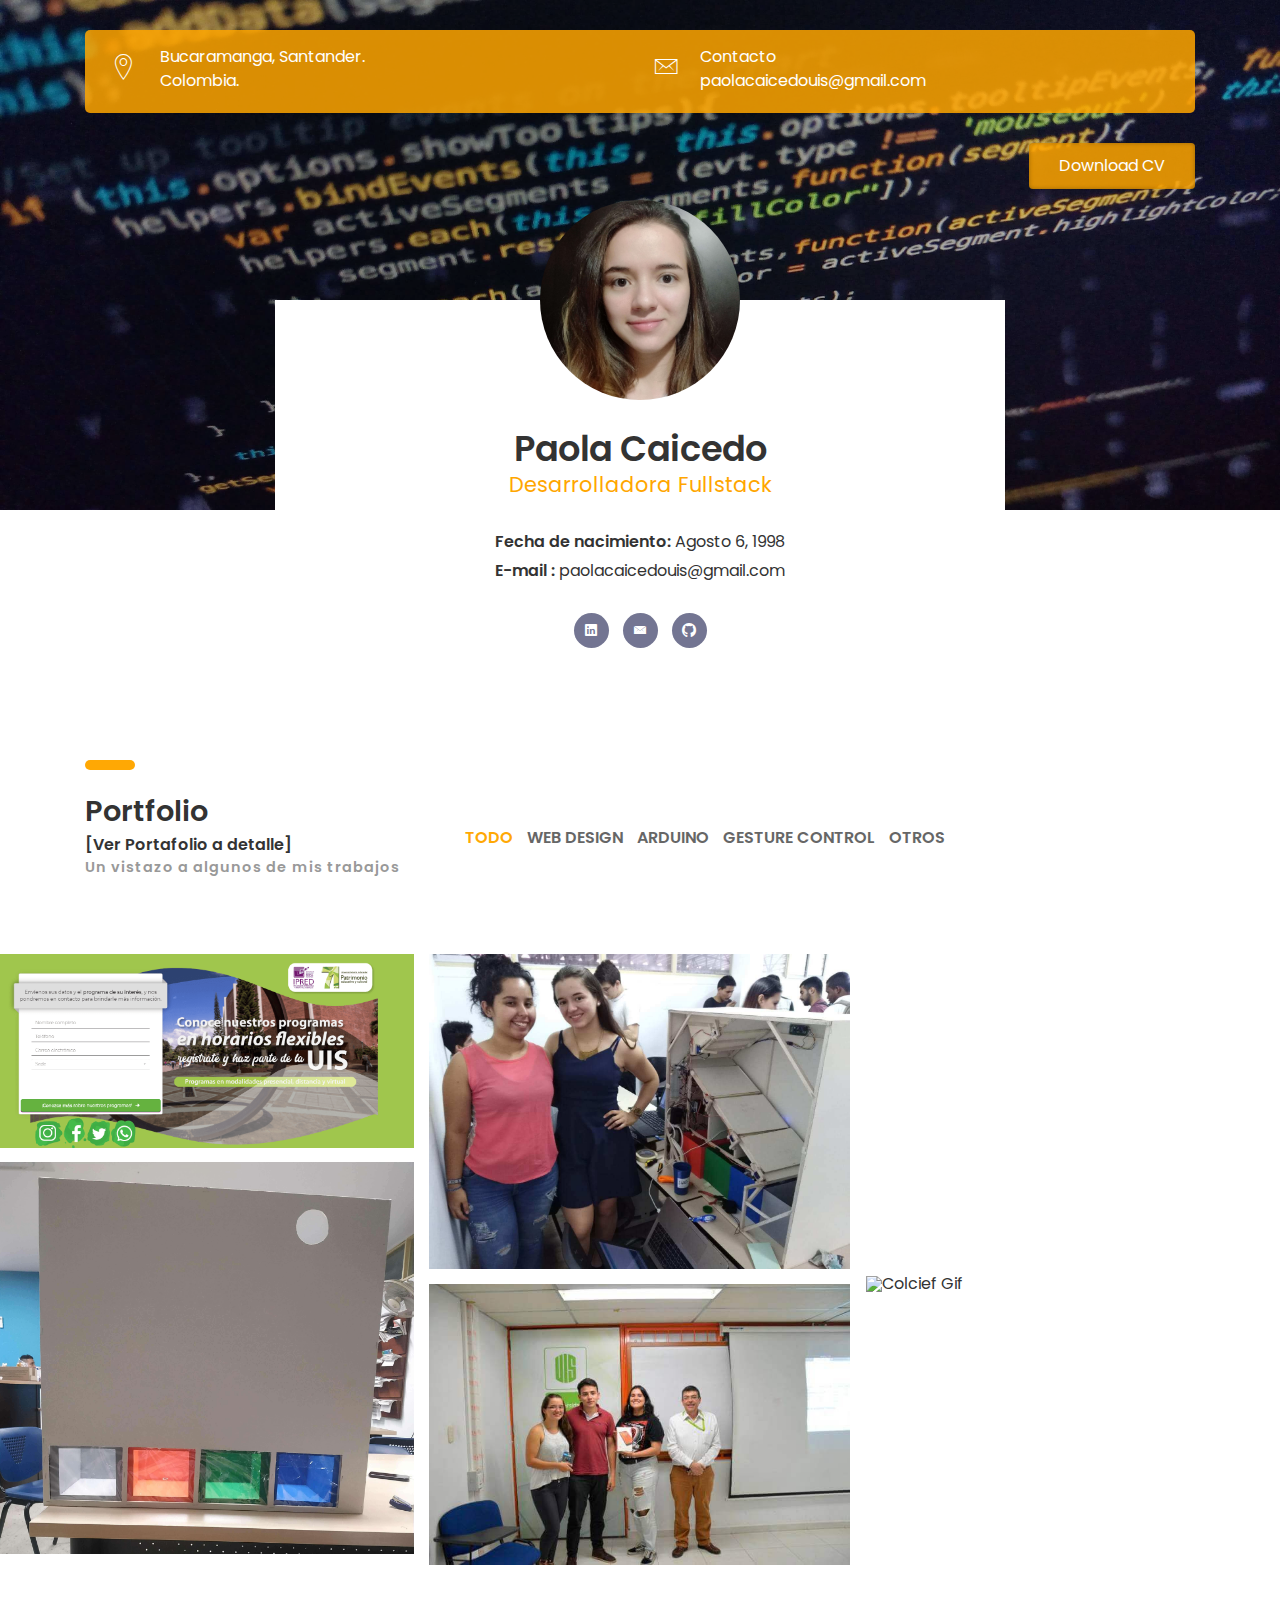
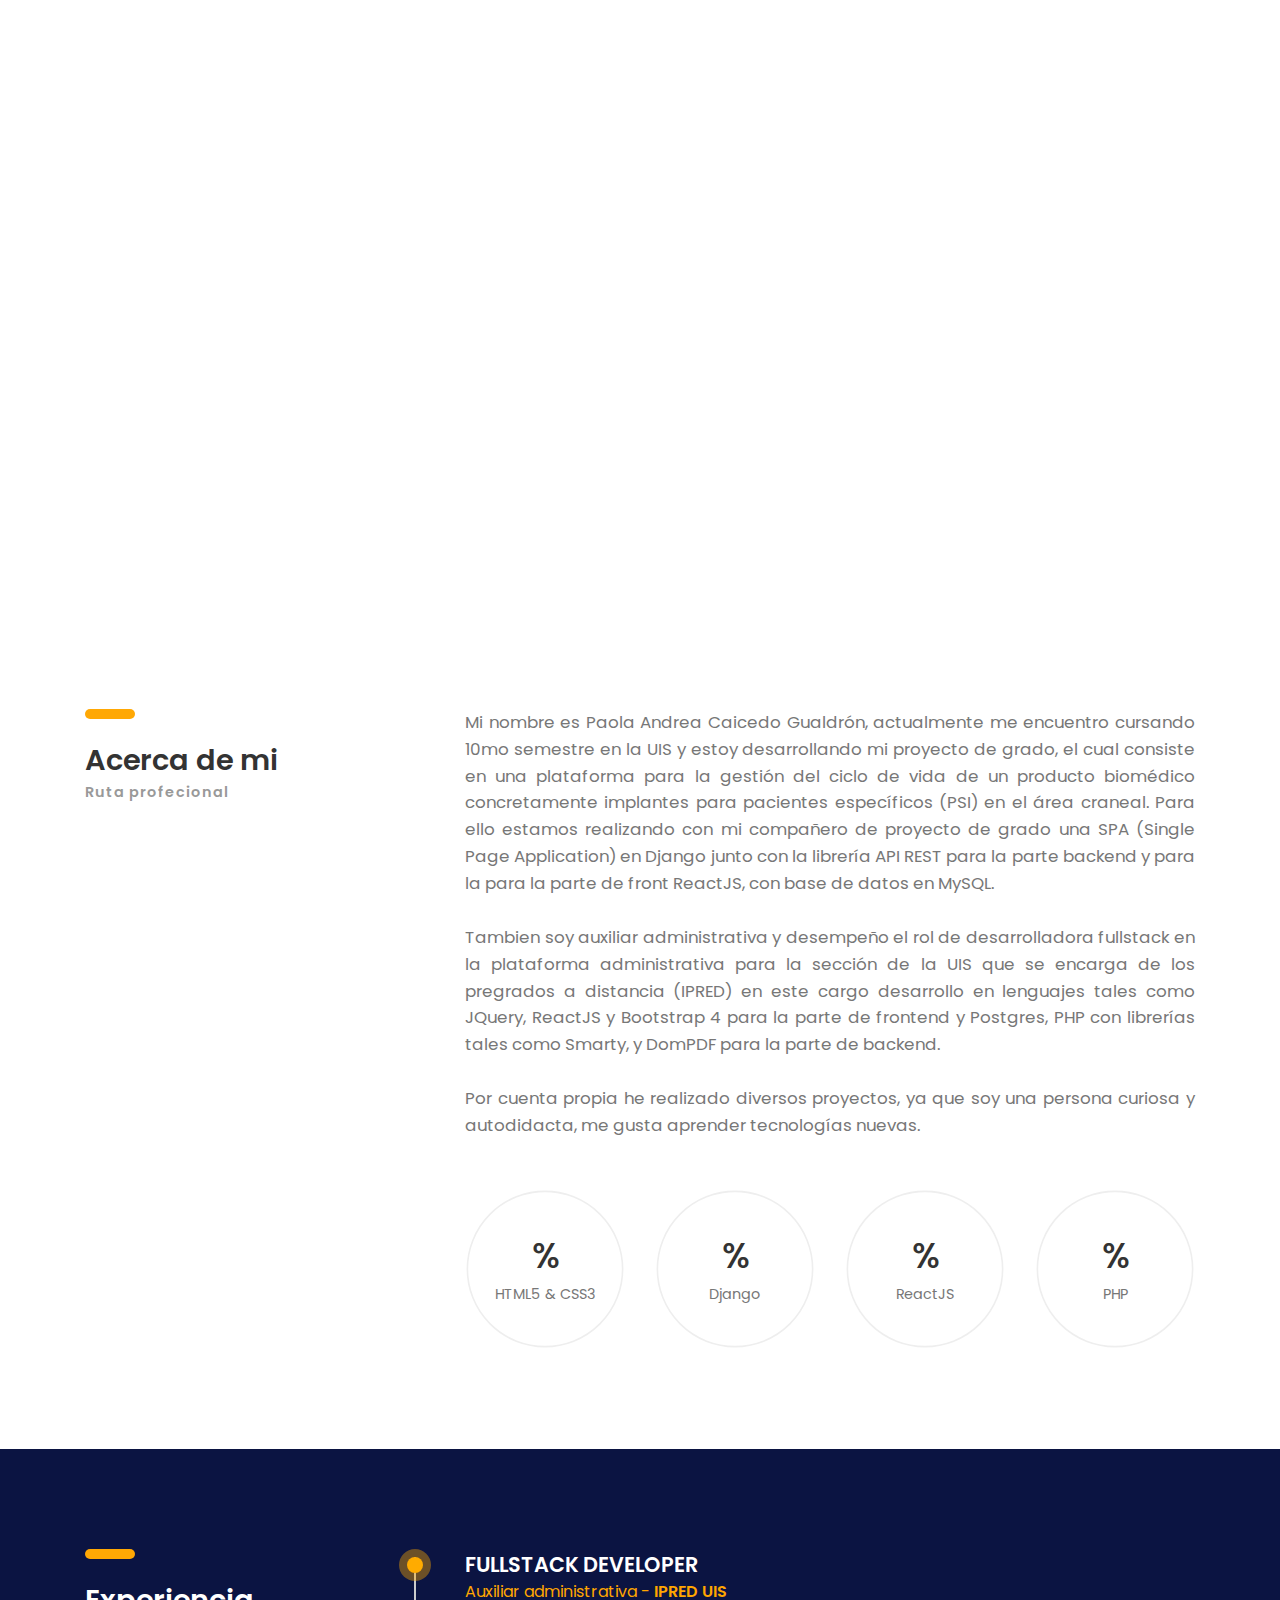
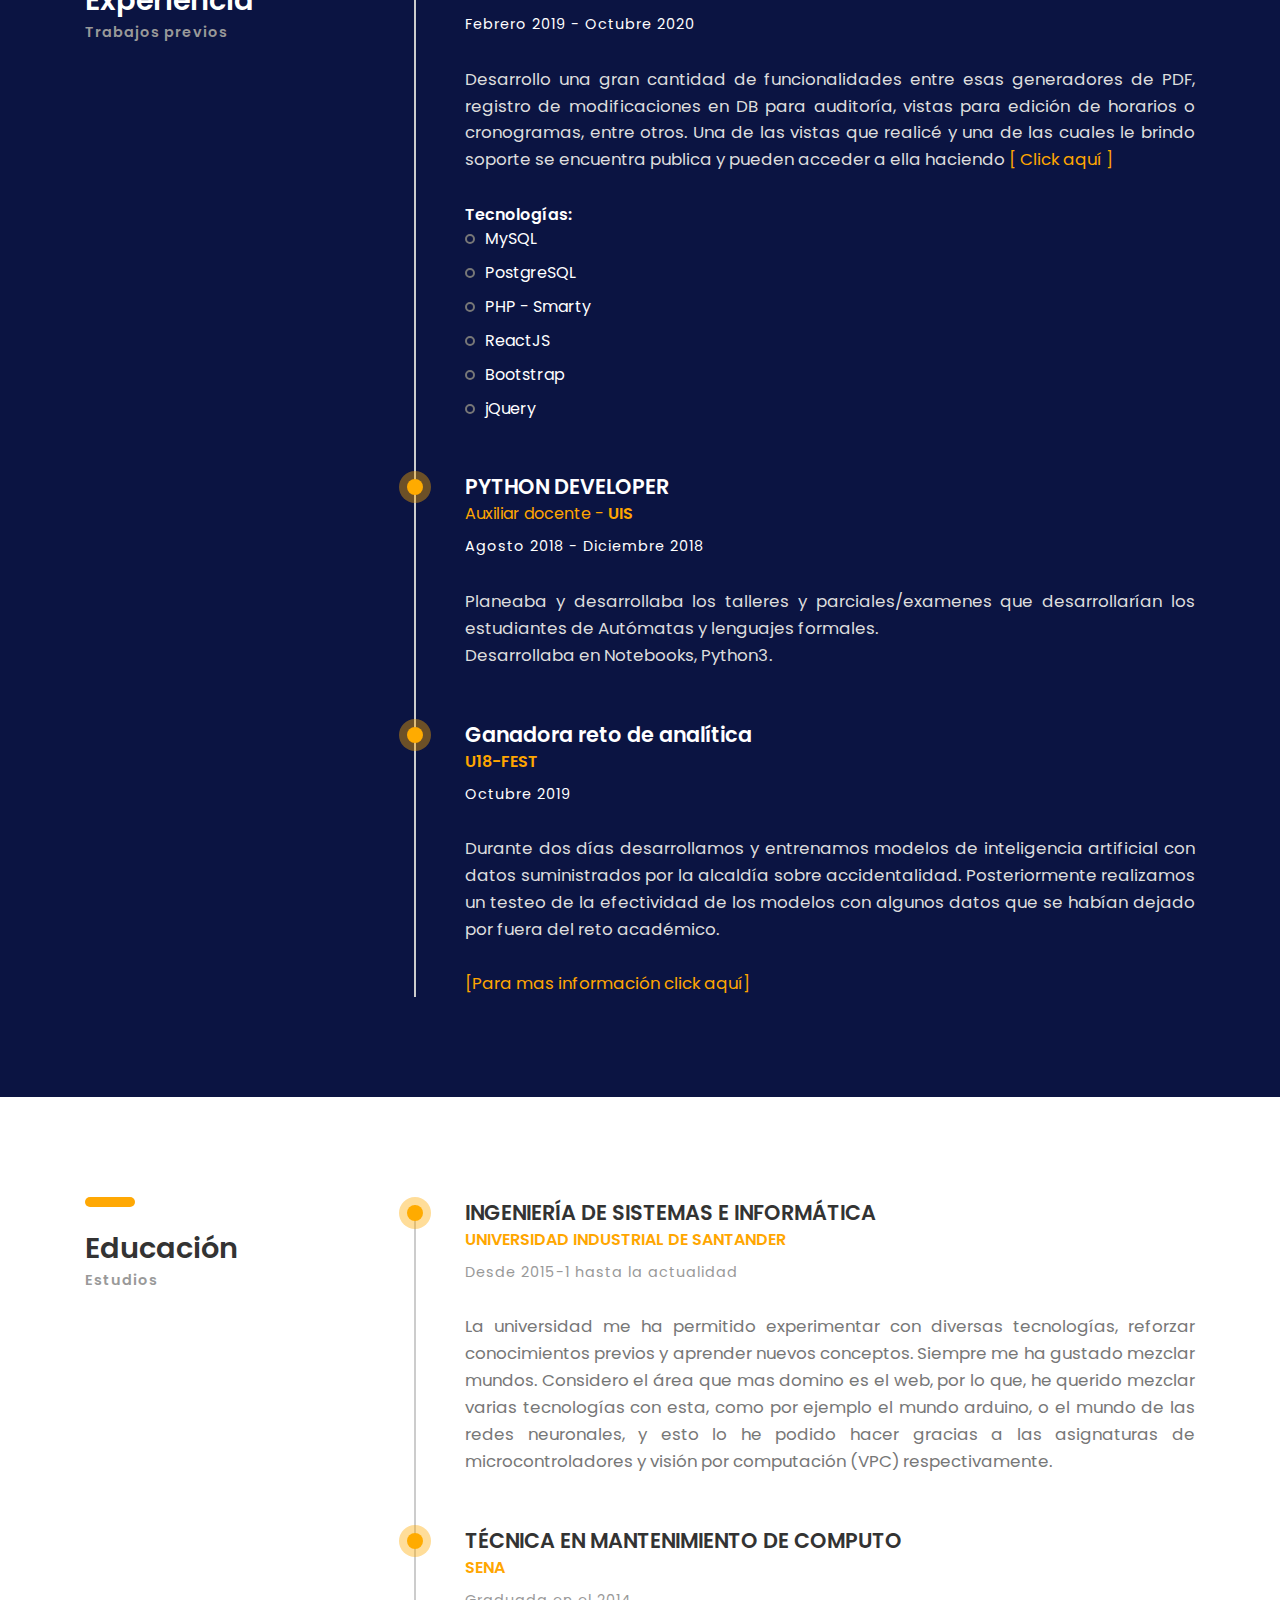
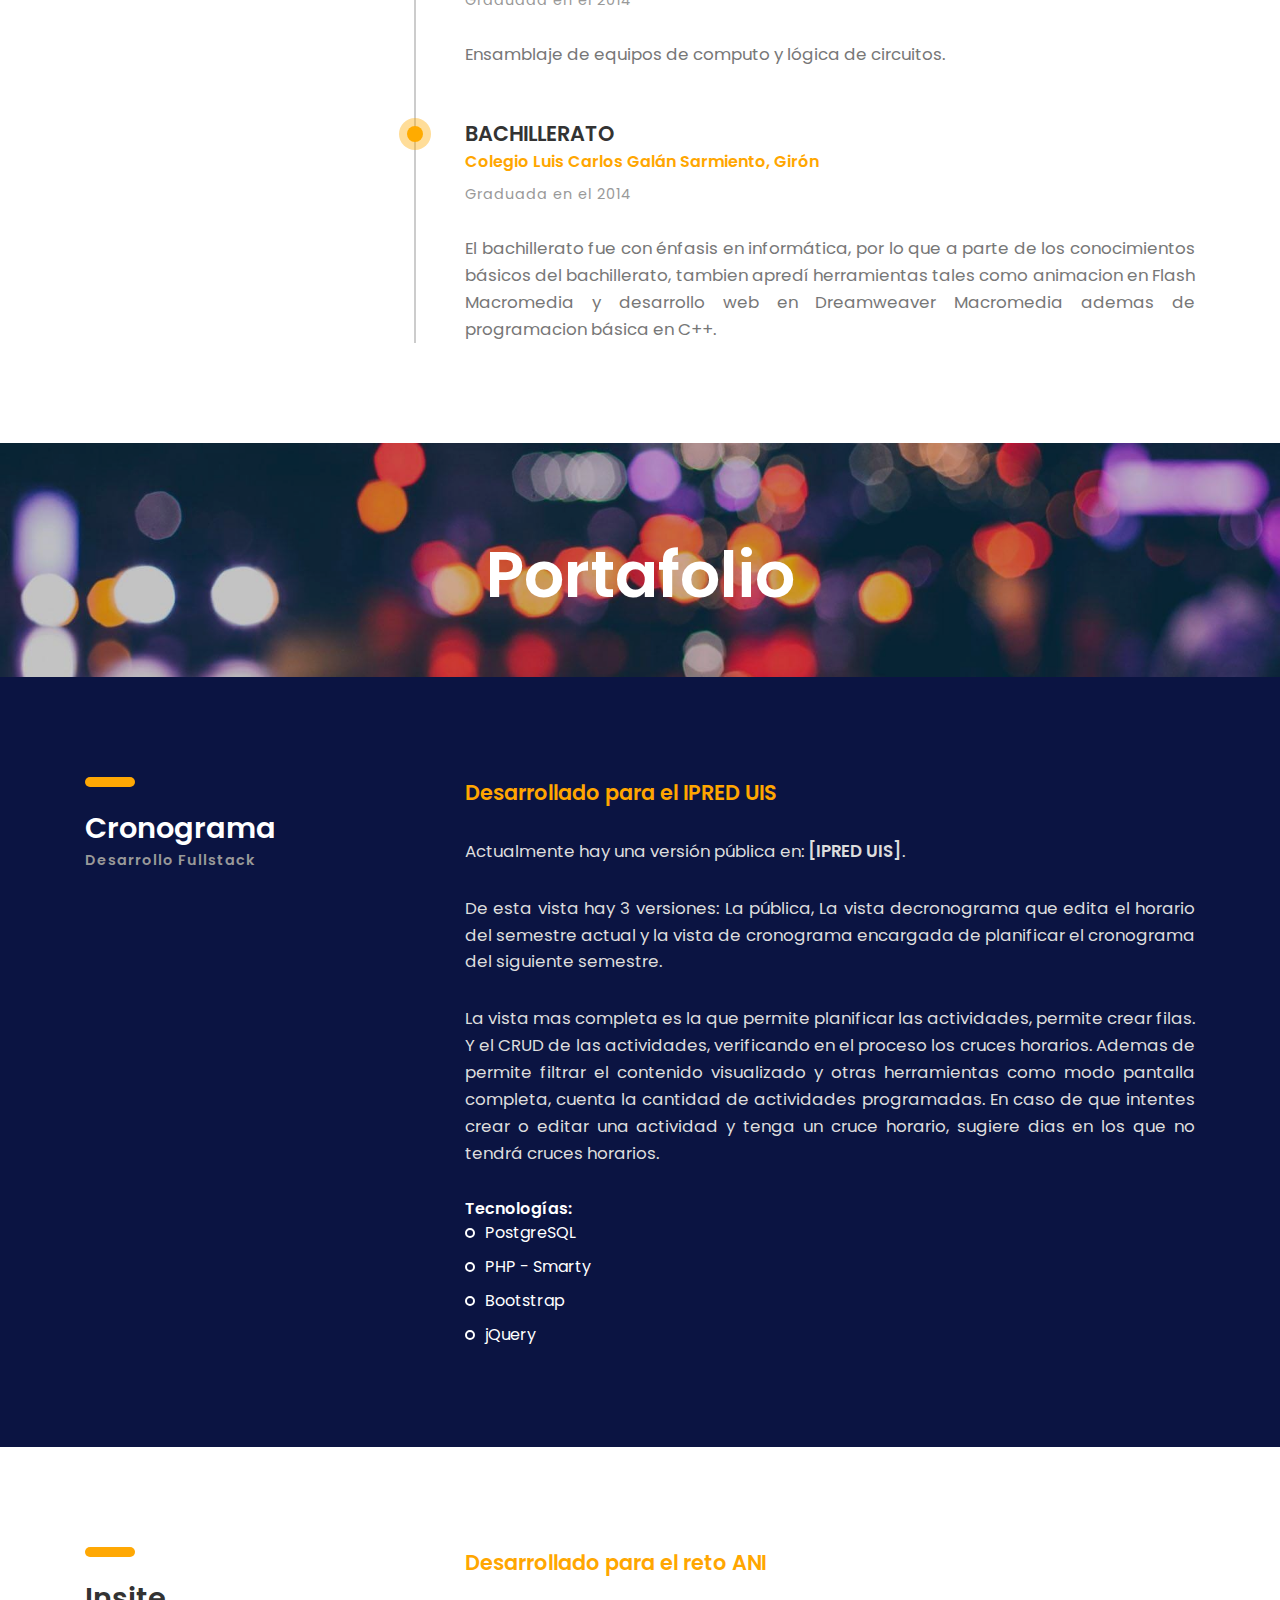
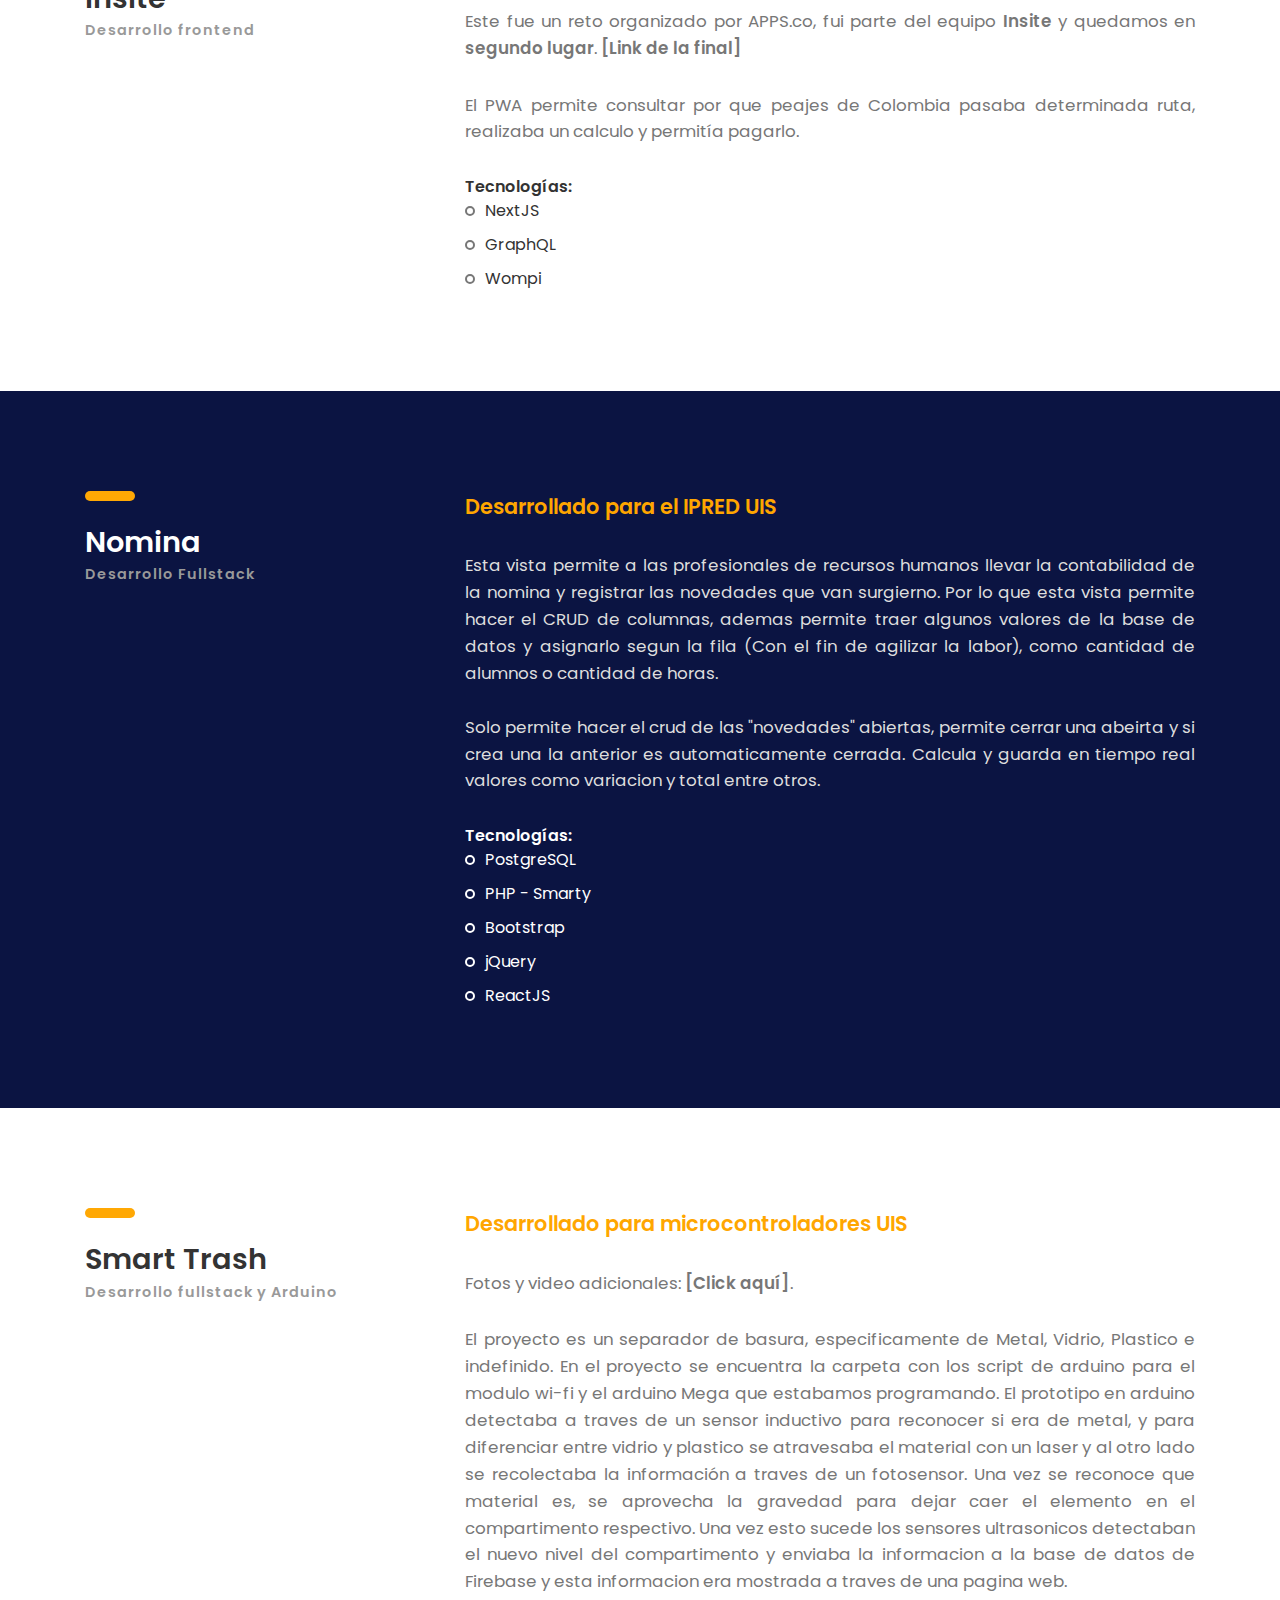
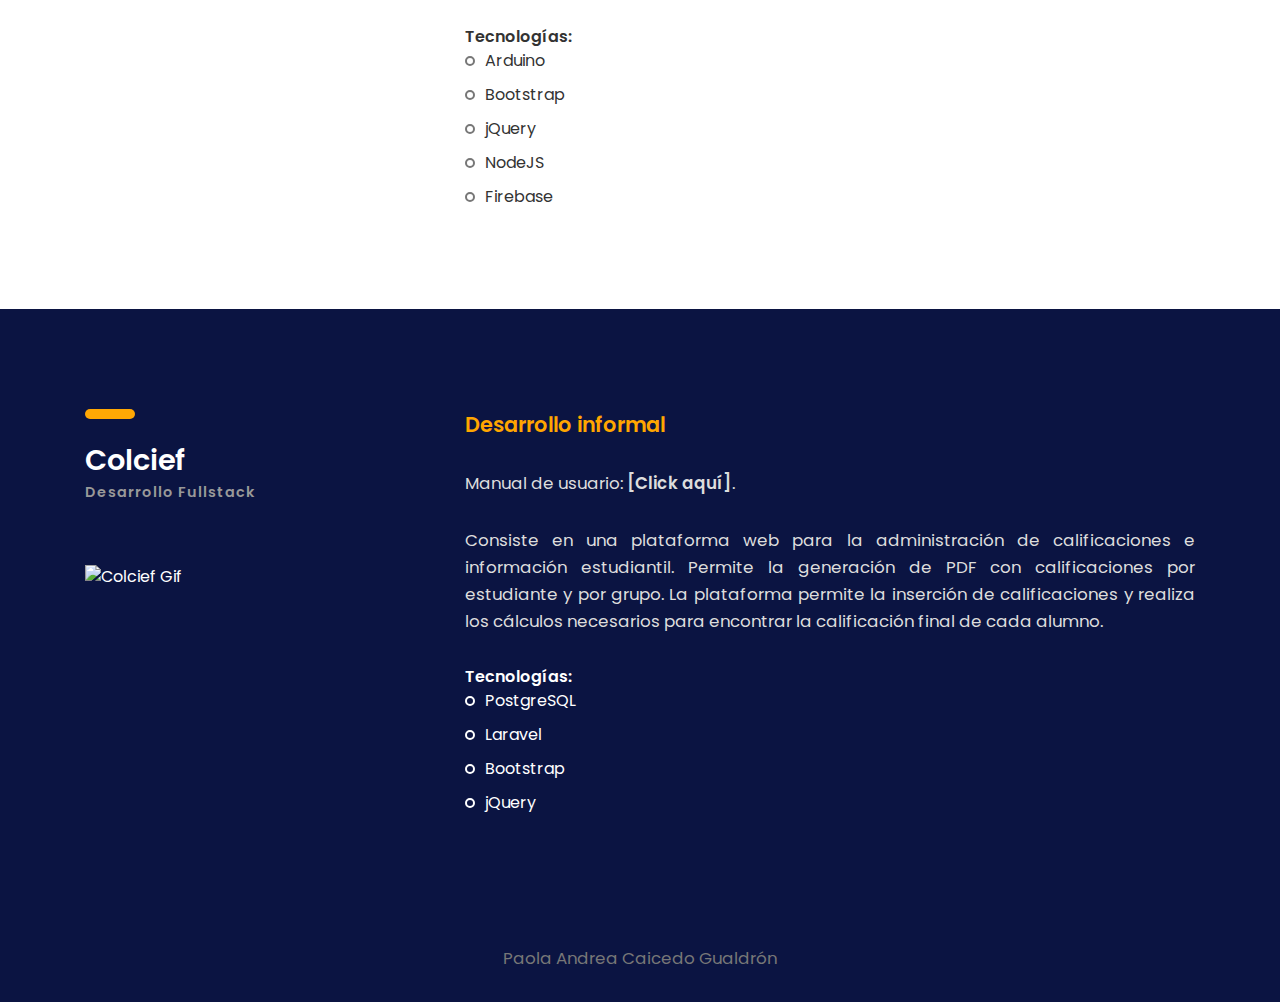
==== commit b9ef73a1: "Actualizacion de Portafolio" ====
--- a/index.html
+++ b/index.html
@@ -48,7 +48,7 @@
 			</div>
 		</div>
 		<div class="mensaje-preloader" >
-			<h4>Esta página contiene imagenes y gifs.</h4>
+			<h4>Esta página contiene imagenes, videos y gifs.</h4>
 			<h5>Por favor espere un poco mientras estos cargan.</h5>
 			<h6>No tardará mas de un par de segundos.</h6>
 		</div>
@@ -114,7 +114,9 @@
 					<div class="col-sm-4">
 						<div class="heading">
 							<h3><b>Portfolio</b></h3>
+							<a href="#Portafolio"><b>[Ver Portafolio a detalle]</b></a>
 							<h6 class="font-lite-black"><b>Un vistazo a algunos de mis trabajos</b></h6>
+							
 						</div>
 					</div><!-- col-sm-4 -->
 					<div class="col-sm-8">
@@ -153,10 +155,10 @@
 						<img src="images/smart-trash-front.jpg" alt=""></a>
 				</div>
 				
-					
-				 <div class="p-item web-design">
+				<!-- Colcief gif -->
+				<div class="p-item web-design">
 					<a class="img" href="https://j.gifs.com/ROmjzL.gif" data-fluidbox>
-						<img src="https://j.gifs.com/ROmjzL.gif" alt=""></a>
+						<img src="https://j.gifs.com/ROmjzL.gif" alt="Colcief Gif"></a>
 				</div>
 
 				<!-- Ganadores de la U18-fest -->
@@ -191,6 +193,11 @@
 				<div class="p-item arduino">
 					<iframe width="100%" height="300px" src="https://www.youtube.com/embed/ow-fQHH6DDs?mute=1" frameborder="0" allow="accelerometer; autoplay; clipboard-write; encrypted-media; gyroscope; picture-in-picture" allowfullscreen></iframe>
 				</div>
+
+				<!-- Insite PWA - Reto ANI apps.co -->
+				<div class="p-item arduino">
+					<iframe width="100%" height="300px" src="https://www.youtube.com/embed/iXych3dUWSk?mute=1" frameborder="0" allow="accelerometer; autoplay; clipboard-write; encrypted-media; gyroscope; picture-in-picture" allowfullscreen></iframe>
+				</div>
 				
 			</div><!-- portfolioContainer -->
 			
@@ -207,7 +214,7 @@
 						</div>
 					</div><!-- col-sm-4 -->
 					<div class="col-sm-8">
-						<p class="margin-b-50">
+						<p class="margin-b-50 text-justify">
 							Mi nombre es Paola Andrea Caicedo Gualdrón, actualmente me encuentro cursando 10mo semestre en 
 							la UIS y estoy desarrollando mi proyecto de grado, el cual consiste en una plataforma para la 
 							gestión del ciclo de vida de un producto biomédico concretamente implantes para pacientes 
@@ -280,61 +287,61 @@
 						</div>
 					</div><!-- col-sm-4 -->
 					<div class="col-sm-8">
-					
-						<div class="experience margin-b-50">
-							<h4><b>FULLSTACK DEVELOPER</b></h4>
-							<h5 class="font-yellow">
-								Auxiliar administrativa - 
-								<a href="https://ipred.uis.edu.co/eisi/" target="_blank"><b>IPRED UIS</b></a>
-							</h5>
-							<h6 class="margin-t-10">Febrero 2019 - Actualmente</h6>
-							<p class="font-semi-white margin-tb-30">
-								Desarrollo una gran cantidad de funcionalidades entre esas generadores
-								de PDF, registro de modificaciones en DB para auditoría, vistas para
-								edición de horarios o cronogramas, entre otros. Una de las vistas que
-								realicé y una de las cuales le brindo soporte se encuentra publica y 
-								pueden acceder a ella haciendo <a class="font-yellow" href="http://ipredtic.uis.edu.co/plataformatic/?view=cronogramaPublico" target="_blank"> [ Click aquí ]</a>
-							</p>
-							<b>Tecnologías:</b>
-							<ul class="list margin-b-30">
-								<li>MySQL</li>
-								<li>PostgreSQL</li>
-								<li>PHP - Smarty</li>
-								<li>ReactJS</li>
-								<li>Bootstrap</li>
-								<li>jQuery</li>
-							</ul>
-						</div><!-- experience -->
-						
-						<div class="experience margin-b-50">
-							<h4><b>PYTHON DEVELOPER</b></h4>
-							<h5 class="font-yellow"> Auxiliar docente - <b>UIS</b></h5>
-							<h6 class="margin-t-10">Agosto 2018 - Diciembre 2018</h6>
-							<p class="font-semi-white margin-tb-30">
-								Planeaba y desarrollaba los talleres y parciales/examenes que desarrollarían los estudiantes 
-								de Autómatas y lenguajes formales.
-								</br>
-								Desarrollaba en Notebooks, Python3.
-							</p>
-						</div><!-- experience -->
-						
-						<div class="experience margin-b-50">
-							<h4><b>Ganadora reto de analítica</b></h4>
-							<h5 class="font-yellow"> <a href="https://u18.uis.edu.co/lunes/" target="_blank"><b>U18-FEST</b></a></h5>
-							<h6 class="margin-t-10">Octubre 2019</h6>
-							<p class="font-semi-white margin-tb-30">
-								Durante dos días desarrollamos y entrenamos modelos de inteligencia artificial con
-								datos suministrados por la alcaldía sobre accidentalidad. 
-								Posteriormente realizamos un testeo de la efectividad de los modelos con algunos datos 
-								que se habían dejado por fuera del reto académico.
-								</br>
-								</br>
-								<a class="font-yellow" target="_blank" href="https://www.vanguardia.com/area-metropolitana/bucaramanga/estudiantes-crearon-modelos-para-predecir-accidentes-y-epidemias-KC1545286">
-									[Para mas información click aquí]
-								</a>
-							</p>
-						</div><!-- experience -->
-
+						<div class="education-wrapper">
+							<div class="experience education margin-b-50">
+								<h4><b>FULLSTACK DEVELOPER</b></h4>
+								<h5 class="font-yellow">
+									Auxiliar administrativa - 
+									<a href="https://ipred.uis.edu.co/eisi/" target="_blank"><b>IPRED UIS</b></a>
+								</h5>
+								<h6 class="margin-t-10">Febrero 2019 - Octubre 2020</h6>
+								<p class="font-semi-white margin-tb-30 text-justify">
+									Desarrollo una gran cantidad de funcionalidades entre esas generadores
+									de PDF, registro de modificaciones en DB para auditoría, vistas para
+									edición de horarios o cronogramas, entre otros. Una de las vistas que
+									realicé y una de las cuales le brindo soporte se encuentra publica y 
+									pueden acceder a ella haciendo <a class="font-yellow" href="http://ipredtic.uis.edu.co/plataformatic/?view=cronogramaPublico" target="_blank"> [ Click aquí ]</a>
+								</p>
+								<b>Tecnologías:</b>
+								<ul class="list margin-b-30">
+									<li>MySQL</li>
+									<li>PostgreSQL</li>
+									<li>PHP - Smarty</li>
+									<li>ReactJS</li>
+									<li>Bootstrap</li>
+									<li>jQuery</li>
+								</ul>
+							</div><!-- experience -->
+							
+							<div class="experience education margin-b-50">
+								<h4><b>PYTHON DEVELOPER</b></h4>
+								<h5 class="font-yellow"> Auxiliar docente - <b>UIS</b></h5>
+								<h6 class="margin-t-10">Agosto 2018 - Diciembre 2018</h6>
+								<p class="font-semi-white margin-tb-30  text-justify">
+									Planeaba y desarrollaba los talleres y parciales/examenes que desarrollarían los estudiantes 
+									de Autómatas y lenguajes formales.
+									</br>
+									Desarrollaba en Notebooks, Python3.
+								</p>
+							</div><!-- experience -->
+							
+							<div class="experience education margin-b-50">
+								<h4><b>Ganadora reto de analítica</b></h4>
+								<h5 class="font-yellow"> <a href="https://u18.uis.edu.co/lunes/" target="_blank"><b>U18-FEST</b></a></h5>
+								<h6 class="margin-t-10">Octubre 2019</h6>
+								<p class="font-semi-white margin-tb-30  text-justify">
+									Durante dos días desarrollamos y entrenamos modelos de inteligencia artificial con
+									datos suministrados por la alcaldía sobre accidentalidad. 
+									Posteriormente realizamos un testeo de la efectividad de los modelos con algunos datos 
+									que se habían dejado por fuera del reto académico.
+									</br>
+									</br>
+									<a class="font-yellow" target="_blank" href="https://www.vanguardia.com/area-metropolitana/bucaramanga/estudiantes-crearon-modelos-para-predecir-accidentes-y-epidemias-KC1545286">
+										[Para mas información click aquí]
+									</a>
+								</p>
+							</div><!-- experience -->
+						</div>
 					</div><!-- col-sm-8 -->
 				</div><!-- row -->
 			</div><!-- container -->
@@ -356,7 +363,7 @@
 								<h4><b>INGENIERÍA DE SISTEMAS E INFORMÁTICA</b></h4>
 								<h5 class="font-yellow"><b>UNIVERSIDAD INDUSTRIAL DE SANTANDER</b></h5>
 								<h6 class="font-lite-black margin-t-10">Desde 2015-1 hasta la actualidad</h6>
-								<p class="margin-tb-30">
+								<p class="margin-tb-30 text-justify">
 									La universidad me ha permitido experimentar con diversas tecnologías, reforzar conocimientos previos y aprender nuevos conceptos. Siempre me ha 
 									gustado mezclar mundos. Considero el área que mas domino es el web, por lo que,
 									he querido mezclar varias tecnologías con esta, como por ejemplo el mundo arduino,
@@ -369,7 +376,7 @@
 								<h4><b>TÉCNICA EN MANTENIMIENTO DE COMPUTO</b></h4>
 								<h5 class="font-yellow"><b>SENA</b></h5>
 								<h6 class="font-lite-black margin-t-10">Graduada en el 2014</h6>
-								<p class="margin-tb-30">
+								<p class="margin-tb-30 text-justify">
 									Ensamblaje de equipos de computo y lógica de circuitos.
 								</p>
 							</div><!-- education -->
@@ -378,7 +385,7 @@
 								<h4><b>BACHILLERATO</b></h4>
 								<h5 class="font-yellow"><b>Colegio Luis Carlos Galán Sarmiento, Girón</b></h5>
 								<h6 class="font-lite-black margin-t-10">Graduada en el 2014</h6>
-								<p class="margin-tb-30">
+								<p class="margin-tb-30 text-justify">
 									El bachillerato fue con énfasis en informática, por lo que a parte de los conocimientos básicos del bachillerato,
 									tambien apredí herramientas tales como animacion en Flash Macromedia y desarrollo web en Dreamweaver Macromedia ademas de programacion básica en C++.
 
@@ -391,35 +398,194 @@
 			
 		</section><!-- about-section -->
 		
-		<section class="counter-section" id="counter">
-			<div class="container">
-				<div class="row">
-				
-					<div class="col-sm-6 col-md-6 col-lg-4">
-						<div class="counter margin-b-30">
-							<h1 class="title"><b><span class="counter-value" data-duration="1400" data-count="290">0</span></b></h1>
-							<h5 class="desc"><b>Contribuciones 2019</b></h5>
-						</div><!-- counter -->
-					</div><!-- col-md-3-->
-					
-					<div class="col-sm-6 col-md-6 col-lg-4">
-						<div class="counter margin-b-30">
-							<h1 class="title"><b><span class="counter-value" data-duration="1200" data-count="254">0</span></b></h1>
-							<h5 class="desc"><b>Contribuciones 2018</b></h5>
-						</div><!-- counter -->
-					</div><!-- col-md-3-->
-					
-					<div class="col-sm-12 col-md-12 col-lg-4">
-						<div class="counter margin-b-30">
-							<h1 class="title"><b><span class="counter-value" data-duration="1300" data-count="266">0</span></b></h1>
-							<h5 class="desc"><b>Contribuciones 2017</b></h5>
-						</div><!-- counter -->
-					</div><!-- col-md-3-->
-					
-				</div><!-- row-->
+		<section class="counter-section" id="Portafolio">
+			<div class="container">
+				<h1 class="desc text-center"><b>Portafolio</b></h1>
 			</div><!-- container-->
-			</section><!-- counter-section-->
-		
+		</section><!-- counter-section-->
+		
+		<section class="experience-section section">
+			<div class="container">
+				<div class="row">
+					<div class="col-sm-4">
+						<div class="heading">
+							<h3><b>Cronograma</b></h3>
+							<h6 class="font-lite-black"><b>Desarrollo Fullstack</b></h6>
+						</div>
+						<div class="w-100">
+							<iframe  width="100%" src="https://www.youtube.com/embed/m9tAfyOzeZc?mute=1" frameborder="0" allow="accelerometer; autoplay; clipboard-write; encrypted-media; gyroscope; picture-in-picture" allowfullscreen></iframe>
+						</div>
+					</div><!-- col-sm-4 -->
+					<div class="col-sm-8">
+							<div class="experience margin-b-50">
+								<h4 class="font-yellow"><b>Desarrollado para el IPRED UIS</b></h4>
+								<p class="font-semi-white margin-tb-30 text-justify">
+									Actualmente hay una versión pública en: <a href="http://ipredtic.uis.edu.co/plataformatic/?view=cronogramaPublico" target="_blank"><b>[IPRED UIS]</b></a>. <br>
+								</p>
+								<p class="font-semi-white margin-tb-30 text-justify">
+									De esta vista hay 3 versiones: La pública, La vista decronograma que edita el horario del semestre actual y la vista de cronograma encargada de planificar el cronograma del siguiente semestre. <br>
+								</p>
+								<p class="font-semi-white margin-tb-30 text-justify">
+									La vista mas completa es la que permite planificar las actividades, permite crear filas.
+									Y el CRUD de las actividades, verificando en el proceso los cruces horarios. 
+									Ademas de permite filtrar el contenido visualizado y otras herramientas como modo pantalla completa, cuenta la cantidad de actividades programadas.
+									En caso de que intentes crear o editar una actividad y tenga un cruce horario, sugiere dias en los que no tendrá cruces horarios.
+								</p>
+								<b>Tecnologías:</b>
+								<ul class="list margin-b-30">
+									<li>PostgreSQL</li>
+									<li>PHP - Smarty</li>
+									<li>Bootstrap</li>
+									<li>jQuery</li>
+								</ul>
+							</div><!-- experience -->
+					</div><!-- col-sm-8 -->
+				</div><!-- row -->
+			</div><!-- container -->
+			
+		</section><!-- experience-section -->
+
+		<section class="education-section section">
+			<div class="container">
+				<div class="row">
+					<div class="col-sm-4">
+						<div class="heading">
+							<h3><b>Insite</b></h3>
+							<h6 class="font-lite-black"><b>Desarrollo frontend</b></h6>
+						</div>
+						<div class="w-100">
+							<iframe  width="100%" src="https://www.youtube.com/embed/iXych3dUWSk?mute=1" frameborder="0" allow="accelerometer; autoplay; clipboard-write; encrypted-media; gyroscope; picture-in-picture" allowfullscreen></iframe>
+						</div>
+					</div><!-- col-sm-4 -->
+					<div class="col-sm-8">
+						<div class="education margin-b-50">
+							<h4 class="font-yellow"><b>Desarrollado para el reto ANI</b></h4>							
+							<p class="margin-tb-30 text-justify">
+								Este fue un reto organizado por APPS.co, fui parte del equipo <b>Insite</b> y quedamos en <b>segundo lugar</b>. <a href="https://youtu.be/0N0trclc7oA?t=8540" target="_blank"><b>[Link de la final]</b></a>
+							</p>
+							<p class="margin-tb-30 text-justify">
+								El PWA permite consultar por que peajes de Colombia pasaba determinada ruta, realizaba un calculo y permitía pagarlo.
+							</p>
+							<b>Tecnologías:</b>
+							<ul class="list margin-b-30">
+								<li>NextJS</li>
+								<li>GraphQL</li>
+								<li>Wompi</li>
+							</ul>
+						</div><!-- education -->
+					</div><!-- col-sm-8 -->
+				</div><!-- row -->
+			</div><!-- container -->
+			
+		</section><!-- about-section -->
+
+		<section class="experience-section section">
+			<div class="container">
+				<div class="row">
+					<div class="col-sm-4">
+						<div class="heading">
+							<h3><b>Nomina</b></h3>
+							<h6 class="font-lite-black"><b>Desarrollo Fullstack</b></h6>
+						</div>
+						<div class="w-100">
+							<iframe  width="100%" src="https://www.youtube.com/embed/LpTEY2wgBMc?mute=1" frameborder="0" allow="accelerometer; autoplay; clipboard-write; encrypted-media; gyroscope; picture-in-picture" allowfullscreen></iframe>
+						</div>
+					</div><!-- col-sm-4 -->
+					<div class="col-sm-8">
+							<div class="experience margin-b-50">
+								<h4 class="font-yellow"><b>Desarrollado para el IPRED UIS</b></h4>
+								<p class="font-semi-white margin-tb-30 text-justify">
+									Esta vista permite a las profesionales de recursos humanos llevar la contabilidad de la nomina y registrar las novedades que van surgierno.
+									Por lo que esta vista permite hacer el CRUD de columnas, ademas permite traer algunos valores de la base de datos y asignarlo segun la fila (Con el fin de agilizar la labor), como cantidad de alumnos o cantidad de horas. <br><br>
+									Solo permite hacer el crud de las "novedades" abiertas, permite cerrar una abeirta y si crea una la anterior es automaticamente cerrada. Calcula y guarda en tiempo real valores como variacion y total entre otros.
+								</p>
+								<b>Tecnologías:</b>
+								<ul class="list margin-b-30">
+									<li>PostgreSQL</li>
+									<li>PHP - Smarty</li>
+									<li>Bootstrap</li>
+									<li>jQuery</li>
+									<li>ReactJS</li>
+								</ul>
+							</div><!-- experience -->
+					</div><!-- col-sm-8 -->
+				</div><!-- row -->
+			</div><!-- container -->
+		</section><!-- experience-section -->
+
+		<section class="education-section section">
+			<div class="container">
+				<div class="row">
+					<div class="col-sm-4">
+						<div class="heading">
+							<h3><b>Smart Trash</b></h3>
+							<h6 class="font-lite-black"><b>Desarrollo fullstack y Arduino</b></h6>
+						</div>
+						<div class="w-100">
+							<iframe  width="100%" src="https://www.youtube.com/embed/jwKNxdhNdlk?mute=1" frameborder="0" allow="accelerometer; autoplay; clipboard-write; encrypted-media; gyroscope; picture-in-picture" allowfullscreen></iframe>
+							<iframe  width="100%" src="https://www.youtube.com/embed/ow-fQHH6DDs?mute=1" frameborder="0" allow="accelerometer; autoplay; clipboard-write; encrypted-media; gyroscope; picture-in-picture" allowfullscreen></iframe>
+						</div>
+					</div><!-- col-sm-4 -->
+					<div class="col-sm-8">
+						<div class="education margin-b-50">
+							<h4 class="font-yellow"><b>Desarrollado para microcontroladores UIS</b></h4>		
+							<p class="margin-tb-30 text-justify">
+								Fotos y video adicionales: <a href="https://drive.google.com/drive/folders/1thZen1BK5-ASpwh_IZ63OwSr9UCuP0Io?usp=sharing" target="_blank"><b>[Click aquí]</b></a>. <br>
+							</p>
+							<p class="margin-tb-30 text-justify">
+								El proyecto es un separador de basura, especificamente de Metal, Vidrio, Plastico e indefinido. En el proyecto se encuentra la carpeta con los script de arduino para el modulo wi-fi y el arduino Mega que estabamos programando. El prototipo en arduino detectaba a traves de un sensor inductivo para reconocer si era de metal, y para diferenciar entre vidrio y plastico se atravesaba el material con un laser y al otro lado se recolectaba la información a traves de un fotosensor. Una vez se reconoce que material es, se aprovecha la gravedad para dejar caer el elemento en el compartimento respectivo. Una vez esto sucede los sensores ultrasonicos detectaban el nuevo nivel del compartimento y enviaba la informacion a la base de datos de Firebase y esta informacion era mostrada a traves de una pagina web.
+							</p>
+							<b>Tecnologías:</b>
+							<ul class="list margin-b-30">
+								<li>Arduino</li>
+								<li>Bootstrap</li>
+								<li>jQuery</li>
+								<li>NodeJS</li>
+								<li>Firebase</li>
+							</ul>
+						</div><!-- education -->
+					</div><!-- col-sm-8 -->
+				</div><!-- row -->
+			</div><!-- container -->
+		</section><!-- about-section -->
+
+		<section class="experience-section section">
+			<div class="container">
+				<div class="row">
+					<div class="col-sm-4">
+						<div class="heading">
+							<h3><b>Colcief</b></h3>
+							<h6 class="font-lite-black"><b>Desarrollo Fullstack</b></h6>
+						</div>
+						<div class="w-100">
+							<img src="https://j.gifs.com/ROmjzL.gif" alt="Colcief Gif">
+						</div>
+					</div><!-- col-sm-4 -->
+					<div class="col-sm-8">
+							<div class="experience margin-b-50">
+								<h4 class="font-yellow"><b>Desarrollo informal</b></h4>
+								<p class="font-semi-white margin-tb-30 text-justify">
+									Manual de usuario: <a href="https://drive.google.com/file/d/198xksSuELrTQdGagh3ZBEyM6LMy-etzO/view?usp=sharing" target="_blank"><b>[Click aquí]</b></a>. <br>
+								</p>
+								<p class="font-semi-white margin-tb-30 text-justify">
+									Consiste en una plataforma web para la administración de calificaciones e información estudiantil. 
+									Permite la generación de PDF con calificaciones por estudiante y por grupo. 
+									La plataforma permite la inserción de calificaciones y realiza los cálculos necesarios para encontrar 
+									la calificación final de cada alumno.
+								</p>
+								<b>Tecnologías:</b>
+								<ul class="list margin-b-30">
+									<li>PostgreSQL</li>
+									<li>Laravel</li>
+									<li>Bootstrap</li>
+									<li>jQuery</li>
+								</ul>
+							</div><!-- experience -->
+					</div><!-- col-sm-8 -->
+				</div><!-- row -->
+			</div><!-- container -->
+		</section><!-- experience-section -->
+
 		<footer>
 			<p class="copyright">
 				Paola Andrea Caicedo Gualdrón
@@ -455,8 +621,21 @@
 		
 		$(document).ready(function() {
 			window.addEventListener('load',mostrarLandingPage)
+			
+			$('a[href^="#"]').click(function() {
+				var destino = $(this.hash);
+				if (destino.length == 0) {
+					destino = $('a[name="' + this.hash.substr(1) + '"]');
+				}
+				if (destino.length == 0) {
+					destino = $('html');
+				}
+				$('html, body').animate({ scrollTop: destino.offset().top }, 1000);
+				return false;
+			});
 		});
 	</script>
 
 </body>
 </html>
+
--- a/01-cv-portfolio/css/styles.css
+++ b/01-cv-portfolio/css/styles.css
@@ -1,4 +1,3 @@
-
 /*
 ====================================================
 
@@ -31,233 +30,581 @@
 1. PRIMARY STYLES
 --------------------------------- */
 
-html{ font-size: 100%; height: 100%; overflow-x: hidden; margin: 0px;  padding: 0px; touch-action: manipulation; }
-
-
-body{ font-size: 16px; font-family: 'Poppins', serif; width: 100%; height: 100%; margin: 0; font-weight: 400;
-	-webkit-font-smoothing: antialiased; -moz-osx-font-smoothing: grayscale; word-wrap: break-word; 
-	color: #333; }
-
-h1, h2, h3, h4, h5, h6, p, a, ul, span, li, img, inpot, button{ margin: 0; padding: 0; }
-
-h1,h2,h3,h4,h5,h6{ line-height: 1.5; font-weight: inherit; }
-
-h1,h2,h3{ font-family: 'Poppins', cursive; }
-
-p{ line-height: 1.6; font-size: 1.05em; font-weight: 400; color: #777; }
-
-h1{ font-size: 4em; line-height: 1; }
-h2{ font-size: 2.2em; line-height: 1.1; }
-h3{ font-size: 1.8em; }
-h4{ font-size: 1.3em; }
-h5{ font-size: 1em; }
-h6{ font-size: .9em; letter-spacing: 1px; }
-
-a, button{ display: inline-block; text-decoration: none; color: inherit; line-height: 1; 
-	-webkit-transition: all .25s ease-in-out; transition: all .25s ease-in-out; }
-
-a:focus, a:active, a:hover,
-button:focus, button:active, button:hover,
-a b.light-color:hover{ text-decoration: none; color: #FFA804; }
-
-b{ font-weight: 600; }
-
-img{ width: 100%; }
-
-li{ list-style: none; display: inline-block; }
-
-span{ display: inline-block; }
-
-button{ outline: 0; border: 0; background: none; cursor: pointer; }
-
-.icon{ font-size: 1.1em; display: inline-block; line-height: inherit; }
-
-[class^="icon-"]:before, [class*=" icon-"]:before{ line-height: inherit; }
-
-b.max-bold{ font-weight: 700; }
-
-
+html {
+  font-size: 100%;
+  height: 100%;
+  overflow-x: hidden;
+  margin: 0px;
+  padding: 0px;
+  touch-action: manipulation;
+}
+
+body {
+  font-size: 16px;
+  font-family: "Poppins", serif;
+  width: 100%;
+  height: 100%;
+  margin: 0;
+  font-weight: 400;
+  -webkit-font-smoothing: antialiased;
+  -moz-osx-font-smoothing: grayscale;
+  word-wrap: break-word;
+  color: #333;
+}
+
+h1,
+h2,
+h3,
+h4,
+h5,
+h6,
+p,
+a,
+ul,
+span,
+li,
+img,
+inpot,
+button {
+  margin: 0;
+  padding: 0;
+}
+
+h1,
+h2,
+h3,
+h4,
+h5,
+h6 {
+  line-height: 1.5;
+  font-weight: inherit;
+}
+
+h1,
+h2,
+h3 {
+  font-family: "Poppins", cursive;
+}
+
+p {
+  line-height: 1.6;
+  font-size: 1.05em;
+  font-weight: 400;
+  color: #777;
+}
+
+h1 {
+  font-size: 4em;
+  line-height: 1;
+}
+h2 {
+  font-size: 2.2em;
+  line-height: 1.1;
+}
+h3 {
+  font-size: 1.8em;
+}
+h4 {
+  font-size: 1.3em;
+}
+h5 {
+  font-size: 1em;
+}
+h6 {
+  font-size: 0.9em;
+  letter-spacing: 1px;
+}
+
+a,
+button {
+  display: inline-block;
+  text-decoration: none;
+  color: inherit;
+  line-height: 1;
+  -webkit-transition: all 0.25s ease-in-out;
+  transition: all 0.25s ease-in-out;
+}
+
+a:focus,
+a:active,
+a:hover,
+button:focus,
+button:active,
+button:hover,
+a b.light-color:hover {
+  text-decoration: none;
+  color: #ffa804;
+}
+
+b {
+  font-weight: 600;
+}
+
+img {
+  width: 100%;
+}
+
+li {
+  list-style: none;
+  display: inline-block;
+}
+
+span {
+  display: inline-block;
+}
+
+button {
+  outline: 0;
+  border: 0;
+  background: none;
+  cursor: pointer;
+}
+
+.icon {
+  font-size: 1.1em;
+  display: inline-block;
+  line-height: inherit;
+}
+
+[class^="icon-"]:before,
+[class*=" icon-"]:before {
+  line-height: inherit;
+}
+
+b.max-bold {
+  font-weight: 700;
+}
 
 /* ---------------------------------
 2. COMMONS FOR PAGE DESIGN
 --------------------------------- */
 
-.section{ padding: 100px 0 50px; }
-
-.section .heading{ margin-bottom: 60px; }
-
-.section .heading:before{ content:''; height: 10px; width: 50px; border-radius: 5px;
-	margin-bottom: 20px; display: block; background: #FFA804; }
-	
-.margin-t-10{ margin-top: 10px; }
-
-.margin-b-30{ margin-bottom: 30px; }
-.margin-b-50{ margin-bottom: 50px; }
-
-.margin-tb-30{ margin-top: 30px; margin-bottom: 30px; }
-
-.font-yellow{ color: #FFA600; }
-
-.font-semi-white{ color: #ddd; }
-
-.font-lite-black{ color: #999; }
-
+.section {
+  padding: 100px 0 50px;
+}
+
+.section .heading {
+  margin-bottom: 60px;
+}
+
+.section .heading:before {
+  content: "";
+  height: 10px;
+  width: 50px;
+  border-radius: 5px;
+  margin-bottom: 20px;
+  display: block;
+  background: #ffa804;
+}
+
+.margin-t-10 {
+  margin-top: 10px;
+}
+
+.margin-b-30 {
+  margin-bottom: 30px;
+}
+.margin-b-50 {
+  margin-bottom: 50px;
+}
+
+.margin-tb-30 {
+  margin-top: 30px;
+  margin-bottom: 30px;
+}
+
+.font-yellow {
+  color: #ffa600;
+}
+
+.font-semi-white {
+  color: #ddd;
+}
+
+.font-lite-black {
+  color: #999;
+}
 
 /* ---------------------------------
 3. HEADER
 --------------------------------- */
 
-header{ position: absolute; top: 30px; left: 0; right: 0; z-index: 100; }
-
-header .heading-wrapper{ 
-	border-radius: 5px; padding: 15px 30px 10px; background: #ffa600d9; color: #fff; }
-
-header .info{ margin-bottom: 10px; }
-
-header .info .icon{ float: left; font-size: 30px; }
-
-header .info .right-area{ margin-left: 45px; }
-
-header .downlad-btn{ padding: 15px 30px; border-radius: 4px; float: right; margin-top: 30px;
-	box-shadow: inset 0 0px 4px rgba(0,0,0,.3); background: #ffa600d9; color: #fff; 
-	-webkit-transition: all .2s ease; transition: all .2s ease; }
-
-header .downlad-btn:hover{ -webkit-transform: translateY(-4px); transform: translateY(-4px); }
-
+header {
+  position: absolute;
+  top: 30px;
+  left: 0;
+  right: 0;
+  z-index: 100;
+}
+
+header .heading-wrapper {
+  border-radius: 5px;
+  padding: 15px 30px 10px;
+  background: #ffa600d9;
+  color: #fff;
+}
+
+header .info {
+  margin-bottom: 10px;
+}
+
+header .info .icon {
+  float: left;
+  font-size: 30px;
+}
+
+header .info .right-area {
+  margin-left: 45px;
+}
+
+header .downlad-btn {
+  padding: 15px 30px;
+  border-radius: 4px;
+  float: right;
+  margin-top: 30px;
+  box-shadow: inset 0 0px 4px rgba(0, 0, 0, 0.3);
+  background: #ffa600d9;
+  color: #fff;
+  -webkit-transition: all 0.2s ease;
+  transition: all 0.2s ease;
+}
+
+header .downlad-btn:hover {
+  -webkit-transform: translateY(-4px);
+  transform: translateY(-4px);
+}
 
 /* ---------------------------------
 4. INTRO SECTION
 --------------------------------- */
 
-.intro-section{ padding-top: 200px; position: relative; background-size: cover; 
-	z-index: 1;background-image: url(../../images/slider-1-1920x1080.jpg); }
-
-.intro-section:before{ content:''; z-index: -1; position: absolute; top: 0; bottom: 0; left: 0; 
-	right: 0; background: rgba(0,0,0, .2); }
-	
-.intro-section:after{ content: ''; position: absolute; bottom: 0; left: 0; right: 0;
-	height: 150px; z-index: -1; background: #fff; }
-
-.intro{ padding: 0 20px; margin-top: 100px; text-align: center; background: #fff; }
-
-.intro .profile-img{ height: 200px; width: 200px; border-radius: 100px; margin: 0 auto; 
-	overflow: hidden; position: relative; top: -100px; margin-bottom: -70px;  }
-
-.intro .information > li{ display: block; margin: 5px 0; }
-
-.intro .social-icons > li > a{ height: 35px; line-height: 35px; width: 35px; border-radius: 20px; 
-	overflow: hidden; z-index: 1; position: relative; margin: 0 5px 5px; background: #737592; color: #fff; }
-
-.intro .social-icons > li > a:after{ content: ''; position: absolute; bottom: 0; left: 0; right: 0;
-	top: 0; z-index: -1; border-radius: 20px; background: #FFA804; 
-	-webkit-transition: all .2s ease; transition: all .2s ease;
-	-webkit-transform: scale(0); transform: scale(0); }
-
-.intro .social-icons > li > a:hover:after{ -webkit-transform: scale(1); transform: scale(1); }
-
+.intro-section {
+  padding-top: 200px;
+  position: relative;
+  background-size: cover;
+  z-index: 1;
+  background-image: url(../../images/slider-1-1920x1080.jpg);
+}
+
+.intro-section:before {
+  content: "";
+  z-index: -1;
+  position: absolute;
+  top: 0;
+  bottom: 0;
+  left: 0;
+  right: 0;
+  background: rgba(0, 0, 0, 0.2);
+}
+
+.intro-section:after {
+  content: "";
+  position: absolute;
+  bottom: 0;
+  left: 0;
+  right: 0;
+  height: 150px;
+  z-index: -1;
+  background: #fff;
+}
+
+.intro {
+  padding: 0 20px;
+  margin-top: 100px;
+  text-align: center;
+  background: #fff;
+}
+
+.intro .profile-img {
+  height: 200px;
+  width: 200px;
+  border-radius: 100px;
+  margin: 0 auto;
+  overflow: hidden;
+  position: relative;
+  top: -100px;
+  margin-bottom: -70px;
+}
+
+.intro .information > li {
+  display: block;
+  margin: 5px 0;
+}
+
+.intro .social-icons > li > a {
+  height: 35px;
+  line-height: 35px;
+  width: 35px;
+  border-radius: 20px;
+  overflow: hidden;
+  z-index: 1;
+  position: relative;
+  margin: 0 5px 5px;
+  background: #737592;
+  color: #fff;
+}
+
+.intro .social-icons > li > a:after {
+  content: "";
+  position: absolute;
+  bottom: 0;
+  left: 0;
+  right: 0;
+  top: 0;
+  z-index: -1;
+  border-radius: 20px;
+  background: #ffa804;
+  -webkit-transition: all 0.2s ease;
+  transition: all 0.2s ease;
+  -webkit-transform: scale(0);
+  transform: scale(0);
+}
+
+.intro .social-icons > li > a:hover:after {
+  -webkit-transform: scale(1);
+  transform: scale(1);
+}
 
 /* ---------------------------------
 5. PORFOLIO SECTION
 --------------------------------- */
 
-.portfolio-section{ padding-bottom: 0; }
-
-.portfolio-section .portfolioFilter{ margin-top: 60px; color: #666; }
-
-.portfolio-section .portfolioFilter a{ margin: 10px 10px 0 0; }
-
-.portfolio-section .portfolioFilter a.current{  color: #FFA804; }
-
-.portfolio-section .portfolioContainer{ margin-left: -15px; margin-right: -15px; }
-
-.portfolio-section .p-item{ width: 33.333%; padding: 0 7.5px 0px; margin-top: 15px; }
-
-.portfolio-section .p-item a{ display: inline; }
-
-.portfolio-section .p-item.p-item-2 .img:first-child{ float: left; width: 50%; padding-right: 7.5px; }
-
-.portfolio-section .p-item.p-item-2 .img:last-child{ float: right; width: 50%; padding-left: 7.5px; }
-
+.portfolio-section {
+  padding-bottom: 0;
+}
+
+.portfolio-section .portfolioFilter {
+  margin-top: 60px;
+  color: #666;
+}
+
+.portfolio-section .portfolioFilter a {
+  margin: 10px 10px 0 0;
+}
+
+.portfolio-section .portfolioFilter a.current {
+  color: #ffa804;
+}
+
+.portfolio-section .portfolioContainer {
+  margin-left: -15px;
+  margin-right: -15px;
+}
+
+.portfolio-section .p-item {
+  width: 33.333%;
+  padding: 0 7.5px 0px;
+  margin-top: 15px;
+}
+
+.portfolio-section .p-item a {
+  display: inline;
+}
+
+.portfolio-section .p-item.p-item-2 .img:first-child {
+  float: left;
+  width: 50%;
+  padding-right: 7.5px;
+}
+
+.portfolio-section .p-item.p-item-2 .img:last-child {
+  float: right;
+  width: 50%;
+  padding-left: 7.5px;
+}
 
 /* ---------------------------------
 6. ABOUT SECTION
 --------------------------------- */
 
-.radial-progress{ position: relative; max-width: 200px; margin: 0 auto; }
-
-.radial-progress .progressbar-text{ font-size: 2.2em; font-weight: 500; 
-	padding-bottom: 25px!important; color: #333!important; }
-
-.radial-progress .progressbar-text:after{ content:'%'; }
-
-.radial-progress .progress-title{ position: absolute; top: 50%; left: 50%; width: 100%;
-	letter-spacing: 0; text-align: center; transform: translate(-50%, 15px); color: #777; }
-
-	
+.radial-progress {
+  position: relative;
+  max-width: 200px;
+  margin: 0 auto;
+}
+
+.radial-progress .progressbar-text {
+  font-size: 2.2em;
+  font-weight: 500;
+  padding-bottom: 25px !important;
+  color: #333 !important;
+}
+
+.radial-progress .progressbar-text:after {
+  content: "%";
+}
+
+.radial-progress .progress-title {
+  position: absolute;
+  top: 50%;
+  left: 50%;
+  width: 100%;
+  letter-spacing: 0;
+  text-align: center;
+  transform: translate(-50%, 15px);
+  color: #777;
+}
 
 /* ---------------------------------
 7. EXPERIENCE SECTION
 --------------------------------- */
 
-.experience-section{ background: #0b1442; color: #fff; }
-
-.experience .list > li{ display: block; position: relative; margin-bottom: 10px; padding-left: 20px; }
-
-.experience .list > li:before{ content: ''; position: absolute; top: 50%; left: 0; height: 10px; 
-	width: 10px; margin-top: -5px; display: block; border-radius: 10px; border: 2px solid #fff; }
-
-	
+.experience-section {
+  background: #0b1442;
+  color: #fff;
+}
+
+.experience .list > li {
+  display: block;
+  position: relative;
+  margin-bottom: 10px;
+  padding-left: 20px;
+}
+
+.experience .list > li:before {
+  content: "";
+  position: absolute;
+  top: 50%;
+  left: 0;
+  height: 10px;
+  width: 10px;
+  margin-top: -5px;
+  display: block;
+  border-radius: 10px;
+  border: 2px solid #fff;
+}
+
 /* ---------------------------------
 8. EDUCATION SECTION
 --------------------------------- */
 
-.education-wrapper{ position: relative; }
-
-.education-wrapper:after{ content:''; position: absolute; top: 8px; bottom: 0; left: -51px;
-	width: 2px; background: #ccc; }
-
-.education-wrapper .education{ position: relative; }
-
-.education-wrapper .education:after{ content:''; position: absolute; top: 8px; left: -58px; width: 16px; 
-	height: 16px; border-radius: 10px; z-index: 1;
-	box-shadow: 0 0 0 8px rgba(255,171,0, .4); background: #FFAB00; }
-	
-	
+.education-wrapper {
+  position: relative;
+}
+
+.education-wrapper:after {
+  content: "";
+  position: absolute;
+  top: 8px;
+  bottom: 0;
+  left: -51px;
+  width: 2px;
+  background: #ccc;
+}
+
+.education-wrapper .education {
+  position: relative;
+}
+
+.education-wrapper .education:after {
+  content: "";
+  position: absolute;
+  top: 8px;
+  left: -58px;
+  width: 16px;
+  height: 16px;
+  border-radius: 10px;
+  z-index: 1;
+  box-shadow: 0 0 0 8px rgba(255, 171, 0, 0.4);
+  background: #ffab00;
+}
+
+.education .list > li {
+  display: block;
+  position: relative;
+  margin-bottom: 10px;
+  padding-left: 20px;
+}
+
+.education .list > li:before {
+  content: "";
+  position: absolute;
+  top: 50%;
+  left: 0;
+  height: 10px;
+  width: 10px;
+  margin-top: -5px;
+  display: block;
+  border-radius: 10px;
+  border: 2px solid #777;
+}
+
 /* ---------------------------------
 9. COUNTER SECTION
 --------------------------------- */
 
-.counter-section{ position: relative; padding: 100px 0 70px; background-size: cover; z-index: 1; 
-	background-image: url(../../images/slider-4-1920x600.jpg); color: #fff; }
-
-.counter-section:after{ content:''; z-index: -1; position: absolute; top: 0; bottom: 0; left: 0; 
-	right: 0; background: rgba(0,0,0, .2); }
-
-.counter{ position: relative; }
-	
-.counter .title{ text-align: right; margin-right: 130px; }
-
-.counter .desc{ position: absolute; bottom: 4px; right: 0px; width: 110px; }
-
+.counter-section {
+  position: relative;
+  padding: 100px 0 70px;
+  background-size: cover;
+  z-index: 1;
+  background-image: url(../../images/slider-4-1920x600.jpg);
+  color: #fff;
+}
+
+.counter-section:after {
+  content: "";
+  z-index: -1;
+  position: absolute;
+  top: 0;
+  bottom: 0;
+  left: 0;
+  right: 0;
+  background: rgba(0, 0, 0, 0.2);
+}
+
+.counter {
+  position: relative;
+}
+
+.counter .title {
+  text-align: right;
+  margin-right: 130px;
+}
+
+.counter .desc {
+  position: absolute;
+  bottom: 4px;
+  right: 0px;
+  width: 110px;
+}
 
 /* RADIAL PREOGRESS SECTION */
 
-
-.radial-progress{ position: relative; max-width: 200px; margin: 0 auto; }
-
-.radial-progress .progressbar-text{ font-size: 2.2em; font-weight: 500; 
-	padding-bottom: 25px!important; color: #333!important; }
-
-.radial-progress .progressbar-text:after{ content:'%'; }
-
-.radial-progress .progress-title{ position: absolute; top: 50%; left: 50%; width: 100%;
-	letter-spacing: 0; text-align: center; transform: translate(-50%, 15px); color: #777; }
-
-	
-	
+.radial-progress {
+  position: relative;
+  max-width: 200px;
+  margin: 0 auto;
+}
+
+.radial-progress .progressbar-text {
+  font-size: 2.2em;
+  font-weight: 500;
+  padding-bottom: 25px !important;
+  color: #333 !important;
+}
+
+.radial-progress .progressbar-text:after {
+  content: "%";
+}
+
+.radial-progress .progress-title {
+  position: absolute;
+  top: 50%;
+  left: 50%;
+  width: 100%;
+  letter-spacing: 0;
+  text-align: center;
+  transform: translate(-50%, 15px);
+  color: #777;
+}
+
 /* ---------------------------------
 10. FOOTER
 --------------------------------- */
 
-.copyright{ text-align: center; padding: 30px 0; background: #0b1442; }
-
+.copyright {
+  text-align: center;
+  padding: 30px 0;
+  background: #0b1442;
+}
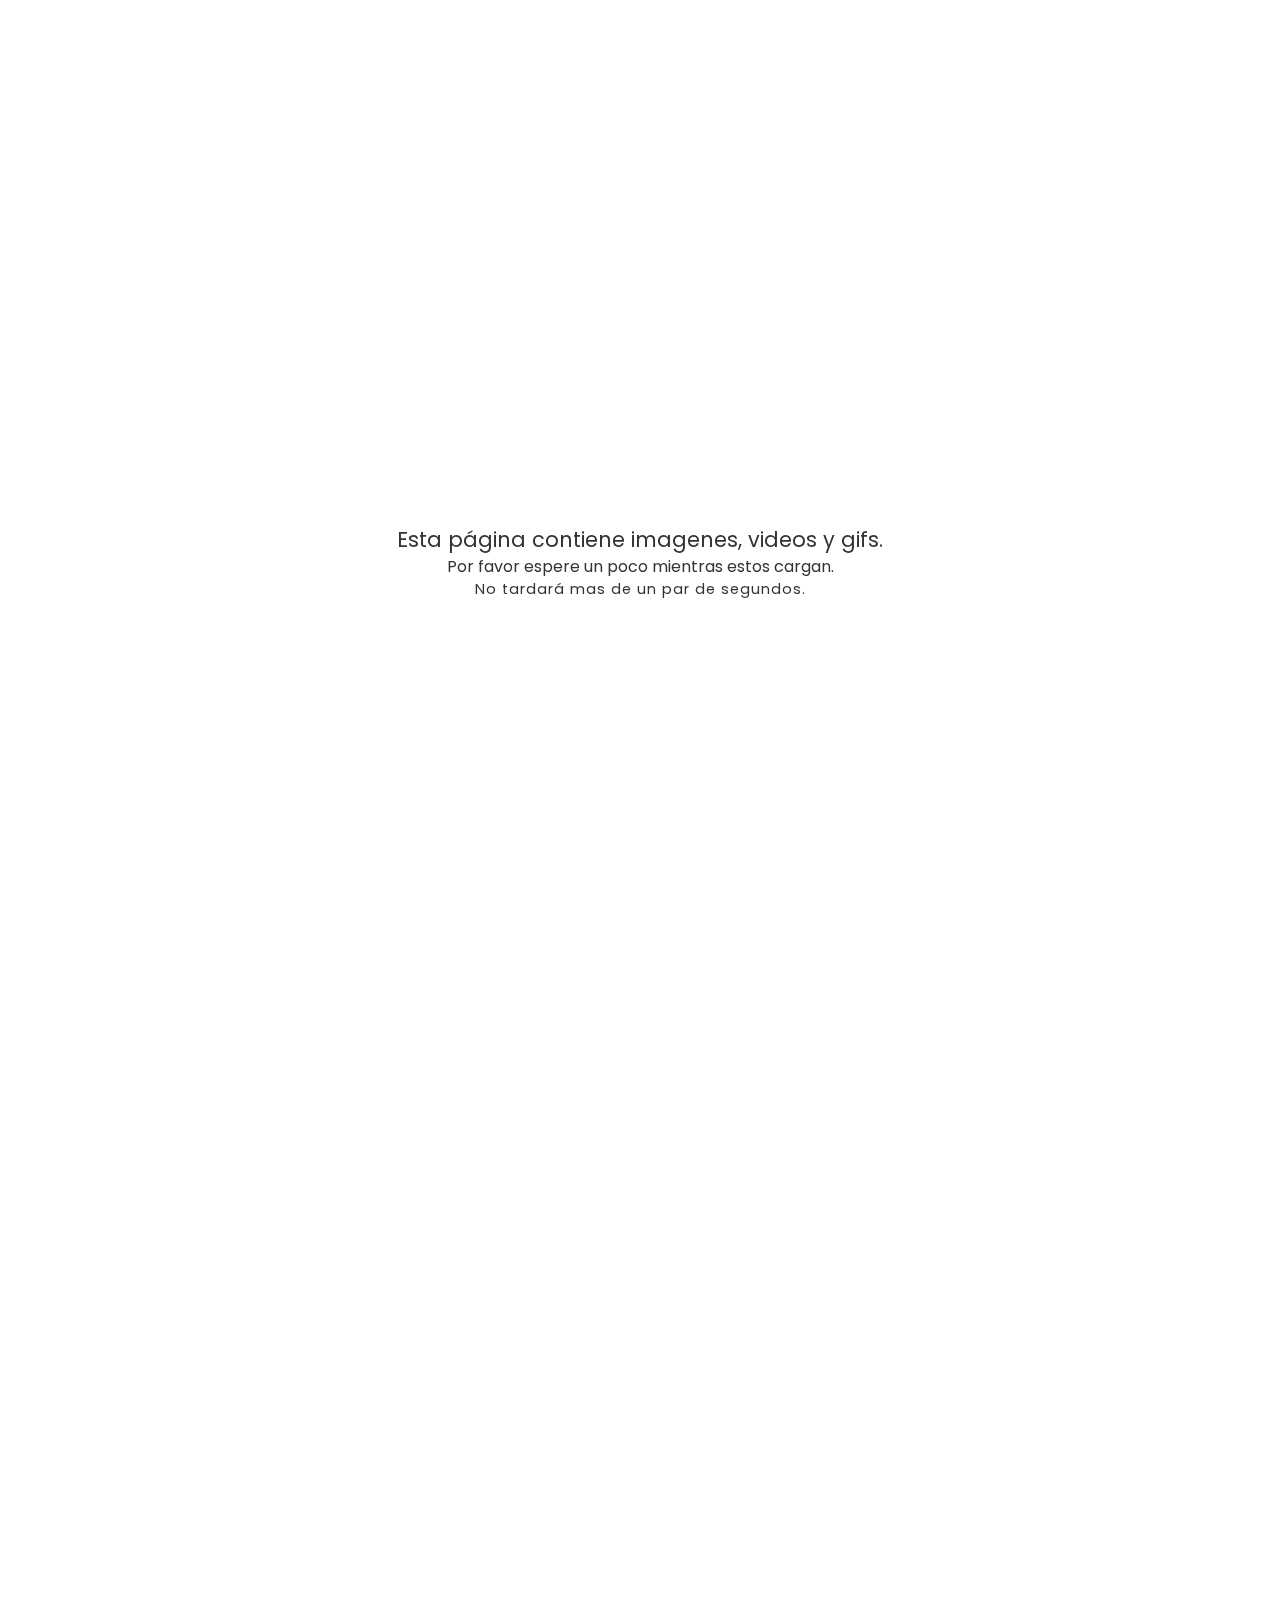
==== commit 59c2f559: "Actualizacion finalizada" ====
--- a/index.html
+++ b/index.html
@@ -114,7 +114,7 @@
 					<div class="col-sm-4">
 						<div class="heading">
 							<h3><b>Portfolio</b></h3>
-							<a href="#Portafolio"><b>[Ver Portafolio a detalle]</b></a>
+							<a href="#Portafolio" class="animation"><b>[Ver Portafolio a detalle]</b></a>
 							<h6 class="font-lite-black"><b>Un vistazo a algunos de mis trabajos</b></h6>
 							
 						</div>
@@ -143,60 +143,71 @@
 				<div class="p-item arduino">
 					<a href="images/portfolio-1-600x400.jpg" data-fluidbox>
 						<img src="images/portfolio-1-600x400.jpg" alt=""></a>
+						<a href="#smart-trash" class="ver-mas animation"><span class="badge badge-warning">Ver más</span></a>
 				</div>
 
 				<!-- Gesture control - Cocina -->
 				<div class="p-item gesture-control">
 					<iframe width="100%" height="300px" src="https://www.youtube.com/embed/-83ckMwlZr8?mute=1" frameborder="0" allow="accelerometer; autoplay; clipboard-write; encrypted-media; gyroscope; picture-in-picture" allowfullscreen></iframe>
+					<a href="#vpc" class="ver-mas animation"><span class="badge badge-warning">Ver más</span></a>
 				</div>
 
 				<div class="p-item arduino">
 					<a class="img" href="images/smart-trash-front.jpg" data-fluidbox>
 						<img src="images/smart-trash-front.jpg" alt=""></a>
+						<a href="#smart-trash" class="ver-mas animation"><span class="badge badge-warning">Ver más</span></a>
 				</div>
 				
 				<!-- Colcief gif -->
 				<div class="p-item web-design">
 					<a class="img" href="https://j.gifs.com/ROmjzL.gif" data-fluidbox>
 						<img src="https://j.gifs.com/ROmjzL.gif" alt="Colcief Gif"></a>
+						<a href="#colcief" class="ver-mas animation"><span class="badge badge-warning">Ver más</span></a>
 				</div>
 
 				<!-- Ganadores de la U18-fest -->
 				<div class="p-item otros">
 					<a href="images/portfolio-4-600x400.jpg" data-fluidbox>
 						<img src="images/portfolio-4-600x400.jpg" alt=""></a>
+						<a href="#u18fest" class="ver-mas animation"><span class="badge badge-warning">Ver más</span></a>
 				</div>
 
 				<!-- Muestra del mecanismo smart trash -->
 				<div class="p-item arduino">
 					<iframe width="100%" height="300px" src="https://www.youtube.com/embed/jwKNxdhNdlk?mute=1" frameborder="0" allow="accelerometer; autoplay; clipboard-write; encrypted-media; gyroscope; picture-in-picture" allowfullscreen></iframe>
+					<a href="#smart-trash" class="ver-mas animation"><span class="badge badge-warning">Ver más</span></a>
 				</div>
 
 				<!-- Cronograma produccion IPRED UIS-->
 				<div class="p-item web-design">
 					<iframe  width="100%" height="300px" src="https://www.youtube.com/embed/m9tAfyOzeZc?mute=1" frameborder="0" allow="accelerometer; autoplay; clipboard-write; encrypted-media; gyroscope; picture-in-picture" allowfullscreen></iframe>
+					<a href="#cronograma" class="ver-mas animation"><span class="badge badge-warning">Ver más</span></a>
 				</div>
 
 				<!-- Rex chrome -->
 				<div class="p-item gesture-control">
 					<iframe  width="100%" height="300px" src="https://www.youtube.com/embed/Dl8YyGSxGLM?mute=1" frameborder="0" allow="accelerometer; autoplay; clipboard-write; encrypted-media; gyroscope; picture-in-picture" allowfullscreen></iframe>
+					<a href="#vpc" class="ver-mas animation"><span class="badge badge-warning">Ver más</span></a>
 				</div>
 				
 				
 				<!-- Nomina ipred UIS -->
 				<div class="p-item web-design">
 					<iframe width="100%" height="300px" src="https://www.youtube.com/embed/LpTEY2wgBMc?mute=1" frameborder="0" allow="accelerometer; autoplay; clipboard-write; encrypted-media; gyroscope; picture-in-picture" allowfullscreen></iframe>
+					<a href="#nomina" class="ver-mas animation"><span class="badge badge-warning">Ver más</span></a>
 				</div>
 				
-
+				
 				<!-- Arduino conexion firebase -->
 				<div class="p-item arduino">
 					<iframe width="100%" height="300px" src="https://www.youtube.com/embed/ow-fQHH6DDs?mute=1" frameborder="0" allow="accelerometer; autoplay; clipboard-write; encrypted-media; gyroscope; picture-in-picture" allowfullscreen></iframe>
+					<a href="#smart-trash" class="ver-mas animation"><span class="badge badge-warning">Ver más</span></a>
 				</div>
 
 				<!-- Insite PWA - Reto ANI apps.co -->
-				<div class="p-item arduino">
+				<div class="p-item web-design">
 					<iframe width="100%" height="300px" src="https://www.youtube.com/embed/iXych3dUWSk?mute=1" frameborder="0" allow="accelerometer; autoplay; clipboard-write; encrypted-media; gyroscope; picture-in-picture" allowfullscreen></iframe>
+					<a href="#insite" class="ver-mas animation"><span class="badge badge-warning">Ver más</span></a>
 				</div>
 				
 			</div><!-- portfolioContainer -->
@@ -325,7 +336,7 @@
 								</p>
 							</div><!-- experience -->
 							
-							<div class="experience education margin-b-50">
+							<div class="experience education margin-b-50" id="u18fest">
 								<h4><b>Ganadora reto de analítica</b></h4>
 								<h5 class="font-yellow"> <a href="https://u18.uis.edu.co/lunes/" target="_blank"><b>U18-FEST</b></a></h5>
 								<h6 class="margin-t-10">Octubre 2019</h6>
@@ -404,7 +415,7 @@
 			</div><!-- container-->
 		</section><!-- counter-section-->
 		
-		<section class="experience-section section">
+		<section class="experience-section section" id="cronograma">
 			<div class="container">
 				<div class="row">
 					<div class="col-sm-4">
@@ -445,7 +456,7 @@
 			
 		</section><!-- experience-section -->
 
-		<section class="education-section section">
+		<section class="education-section section" id="insite">
 			<div class="container">
 				<div class="row">
 					<div class="col-sm-4">
@@ -479,7 +490,7 @@
 			
 		</section><!-- about-section -->
 
-		<section class="experience-section section">
+		<section class="experience-section section" id="nomina">
 			<div class="container">
 				<div class="row">
 					<div class="col-sm-4">
@@ -513,7 +524,7 @@
 			</div><!-- container -->
 		</section><!-- experience-section -->
 
-		<section class="education-section section">
+		<section class="education-section section" id="smart-trash">
 			<div class="container">
 				<div class="row">
 					<div class="col-sm-4">
@@ -533,7 +544,15 @@
 								Fotos y video adicionales: <a href="https://drive.google.com/drive/folders/1thZen1BK5-ASpwh_IZ63OwSr9UCuP0Io?usp=sharing" target="_blank"><b>[Click aquí]</b></a>. <br>
 							</p>
 							<p class="margin-tb-30 text-justify">
-								El proyecto es un separador de basura, especificamente de Metal, Vidrio, Plastico e indefinido. En el proyecto se encuentra la carpeta con los script de arduino para el modulo wi-fi y el arduino Mega que estabamos programando. El prototipo en arduino detectaba a traves de un sensor inductivo para reconocer si era de metal, y para diferenciar entre vidrio y plastico se atravesaba el material con un laser y al otro lado se recolectaba la información a traves de un fotosensor. Una vez se reconoce que material es, se aprovecha la gravedad para dejar caer el elemento en el compartimento respectivo. Una vez esto sucede los sensores ultrasonicos detectaban el nuevo nivel del compartimento y enviaba la informacion a la base de datos de Firebase y esta informacion era mostrada a traves de una pagina web.
+								El proyecto es un separador de basura, especificamente de Metal, Vidrio, Plastico e indefinido. 
+							</p>
+							<p class="margin-tb-30 text-justify">
+								El prototipo en arduino detectaba a traves de un sensor inductivo para reconocer si era de metal, 
+								y para diferenciar entre vidrio y plastico se atravesaba el material con un laser y al otro lado 
+								se recolectaba la información a traves de un fotosensor. Una vez se reconoce que material es, se 
+								aprovecha la gravedad para dejar caer el elemento en el compartimento respectivo. Una vez esto sucede 
+								los sensores ultrasonicos detectaban el nuevo nivel del compartimento y enviaba la informacion a la base 
+								de datos de Firebase y esta informacion era mostrada a traves de una pagina web.
 							</p>
 							<b>Tecnologías:</b>
 							<ul class="list margin-b-30">
@@ -549,7 +568,7 @@
 			</div><!-- container -->
 		</section><!-- about-section -->
 
-		<section class="experience-section section">
+		<section class="experience-section section" id="colcief">
 			<div class="container">
 				<div class="row">
 					<div class="col-sm-4">
@@ -586,11 +605,50 @@
 			</div><!-- container -->
 		</section><!-- experience-section -->
 
+		<section class="education-section section" id="vpc">
+			<div class="container">
+				<div class="row">
+					<div class="col-sm-4">
+						<div class="heading">
+							<h3><b>Hands World</b></h3>
+							<h6 class="font-lite-black"><b>Desarrollo fullstack</b></h6>
+						</div>
+						<div class="w-100">
+							<iframe  width="100%" src="https://www.youtube.com/embed/Dl8YyGSxGLM?mute=1" frameborder="0" allow="accelerometer; autoplay; clipboard-write; encrypted-media; gyroscope; picture-in-picture" allowfullscreen></iframe>
+							<iframe width="100%" src="https://www.youtube.com/embed/-83ckMwlZr8?mute=1" frameborder="0" allow="accelerometer; autoplay; clipboard-write; encrypted-media; gyroscope; picture-in-picture" allowfullscreen></iframe>
+						</div>
+					</div><!-- col-sm-4 -->
+					<div class="col-sm-8">
+						<div class="education margin-b-50">
+							<h4 class="font-yellow"><b>Desarrollado para microcontroladores UIS</b></h4>		
+							<p class="margin-tb-30 text-justify">
+								Fotos y video adicionales: <a href="https://drive.google.com/drive/folders/1EvsuMnxk75q4-H1B9ZWDudZSsvdcdPgb?usp=sharing" target="_blank"><b>[Click aquí]</b></a>. <br>
+								<!-- Video explicativo: <a href="https://www.youtube.com/watch?v=r9dSJUaiYTw" target="_blank"><b>[Click aquí]</b></a>. <br> -->
+							</p>
+							<p class="margin-tb-30 text-justify">
+								El proyecto tenía como fin identificar gestos realizados con la mano en tiempo real con el fin de interactuar y controlar una plataforma sin contacto físico directo. Esto a través de redes neuronales.
+							</p>
+							<b>Tecnologías:</b>
+							<ul class="list margin-b-30">
+								<li>Keras</li>
+								<li>Tensor Flow</li>
+								<li>Django</li>
+								<li>Bootstrap</li>
+							</ul>
+						</div><!-- education -->
+					</div><!-- col-sm-8 -->
+				</div><!-- row -->
+			</div><!-- container -->
+		</section><!-- about-section -->
+
 		<footer>
 			<p class="copyright">
 				Paola Andrea Caicedo Gualdrón
 			</p>
 		</footer>
+		
+		<span class="ir-arriba ion-chevron-up"></span>
+
 	</div>
 	
 	
@@ -622,7 +680,7 @@
 		$(document).ready(function() {
 			window.addEventListener('load',mostrarLandingPage)
 			
-			$('a[href^="#"]').click(function() {
+			$('a.animation[href^="#"]').click(function() {
 				var destino = $(this.hash);
 				if (destino.length == 0) {
 					destino = $('a[name="' + this.hash.substr(1) + '"]');
@@ -633,6 +691,21 @@
 				$('html, body').animate({ scrollTop: destino.offset().top }, 1000);
 				return false;
 			});
+
+			$('.ir-arriba').click(function(){
+				$('body, html').animate({
+					scrollTop: '0px'
+				}, 300);
+			});
+	
+			$(window).scroll(function(){
+				if( $(this).scrollTop() > 0 ){
+					$('.ir-arriba').slideDown(500);
+				} else {
+					$('.ir-arriba').slideUp(500);
+				}
+			});
+
 		});
 	</script>
 
--- a/00-cv-preloader/css/styles.css
+++ b/00-cv-preloader/css/styles.css
@@ -1,130 +1,149 @@
-#preload{
-  z-index: 1000;
-  position: fixed;
-  height: 100vh;
-  width: 100vw;
-  background: white;
-}
-.loader {
-	width: 150px;
-	height: 150px;
-	margin: 40px auto;
-	transform: rotate(-45deg);
-	font-size: 0;
-	line-height: 0;
-	animation: rotate-loader 5s infinite;
-	padding: 25px;
-	/* border: 1px solid #67b93e; */
-  /* border-radius: 50%; */
-  position:fixed; 
-  right: calc(50% - 75px); top: calc(50% - 115px);
-}
-.loader .loader-inner {
-	position: relative;
-	display: inline-block;
-	width: 50%;
-	height: 50%;
-}
-.loader .loading {
-  position: absolute;
-  background: #4caf50;
-	background: url("../../images/LogoUIS.png") no-repeat fixed center;
-	background-size: 80px 100px;
-}
-
-.loader .one {
-	width: 100%;
-	bottom: 0;
-	height: 0;
-	animation: loading-one 1s infinite;
-}
-.loader .two {
-	width: 0;
-	height: 100%;
-	left: 0;
-	animation: loading-two 1s infinite;
-	animation-delay: 0.25s;
-}
-.loader .three {
-	width: 0;
-	height: 100%;
-	right: 0;
-	animation: loading-two 1s infinite;
-	animation-delay: 0.75s;
-}
-.loader .four {
-	width: 100%;
-	top: 0;
-	height: 0;
-	animation: loading-one 1s infinite;
-	animation-delay: 0.5s;
-}
-.mensaje-preloader{
-  text-align: center;
-  position: absolute;
-  width: 100vw;
-  top: calc(50% - 1rem + 90px);
-}
-@keyframes loading-one {
-	0% {
-		height: 0;
-		opacity: 1;
-	}
-	12.5% {
-		height: 100%;
-		opacity: 1;
-	}
-	50% {
-		opacity: 1;
-	}
-	100% {
-		height: 100%;
-		opacity: 0;
-	}
-}
-@keyframes loading-two {
-	0% {
-		width: 0;
-		opacity: 1;
-	}
-	12.5% {
-		width: 100%;
-		opacity: 1;
-	}
-	50% {
-		opacity: 1;
-	}
-	100% {
-		width: 100%;
-		opacity: 0;
-	}
-}
-@keyframes rotate-loader {
-	0% {
-		transform: rotate(-45deg);
-	}
-	20% {
-		transform: rotate(-45deg);
-	}
-	25% {
-		transform: rotate(-135deg);
-	}
-	45% {
-		transform: rotate(-135deg);
-	}
-	50% {
-		transform: rotate(-225deg);
-	}
-	70% {
-		transform: rotate(-225deg);
-	}
-	75% {
-		transform: rotate(-315deg);
-	}
-	95% {
-		transform: rotate(-315deg);
-	}
-	100% {
-		transform: rotate(-405deg);
-	}
-}
+#preload {
+  z-index: 1000;
+  position: fixed;
+  height: 100vh;
+  width: 100vw;
+  background: white;
+}
+.loader {
+  width: 150px;
+  height: 150px;
+  margin: 40px auto;
+  transform: rotate(-45deg);
+  font-size: 0;
+  line-height: 0;
+  animation: rotate-loader 5s infinite;
+  padding: 25px;
+  /* border: 1px solid #67b93e; */
+  /* border-radius: 50%; */
+  position: fixed;
+  right: calc(50% - 75px);
+  top: calc(50% - 115px);
+}
+.loader .loader-inner {
+  position: relative;
+  display: inline-block;
+  width: 50%;
+  height: 50%;
+}
+.loader .loading {
+  position: absolute;
+  background: #4caf50;
+  background: url("../../images/LogoUIS.png") no-repeat fixed center;
+  background-size: 80px 100px;
+}
+
+.loader .one {
+  width: 100%;
+  bottom: 0;
+  height: 0;
+  animation: loading-one 1s infinite;
+}
+.loader .two {
+  width: 0;
+  height: 100%;
+  left: 0;
+  animation: loading-two 1s infinite;
+  animation-delay: 0.25s;
+}
+.loader .three {
+  width: 0;
+  height: 100%;
+  right: 0;
+  animation: loading-two 1s infinite;
+  animation-delay: 0.75s;
+}
+.loader .four {
+  width: 100%;
+  top: 0;
+  height: 0;
+  animation: loading-one 1s infinite;
+  animation-delay: 0.5s;
+}
+.mensaje-preloader {
+  text-align: center;
+  position: absolute;
+  width: 100vw;
+  top: calc(50% - 1rem + 90px);
+}
+@keyframes loading-one {
+  0% {
+    height: 0;
+    opacity: 1;
+  }
+  12.5% {
+    height: 100%;
+    opacity: 1;
+  }
+  50% {
+    opacity: 1;
+  }
+  100% {
+    height: 100%;
+    opacity: 0;
+  }
+}
+@keyframes loading-two {
+  0% {
+    width: 0;
+    opacity: 1;
+  }
+  12.5% {
+    width: 100%;
+    opacity: 1;
+  }
+  50% {
+    opacity: 1;
+  }
+  100% {
+    width: 100%;
+    opacity: 0;
+  }
+}
+@keyframes rotate-loader {
+  0% {
+    transform: rotate(-45deg);
+  }
+  20% {
+    transform: rotate(-45deg);
+  }
+  25% {
+    transform: rotate(-135deg);
+  }
+  45% {
+    transform: rotate(-135deg);
+  }
+  50% {
+    transform: rotate(-225deg);
+  }
+  70% {
+    transform: rotate(-225deg);
+  }
+  75% {
+    transform: rotate(-315deg);
+  }
+  95% {
+    transform: rotate(-315deg);
+  }
+  100% {
+    transform: rotate(-405deg);
+  }
+}
+
+.ir-arriba {
+  display: none;
+  padding: 10px 20px;
+  background: #ffa804;
+  font-size: 20px;
+  color: #fff;
+  cursor: pointer;
+  position: fixed;
+  bottom: 20px;
+  right: 20px;
+  z-index: 991;
+  border-radius: 20px;
+}
+
+.ir-arriba:hover {
+  background: rgb(216, 146, 6);
+}
--- a/01-cv-portfolio/css/styles.css
+++ b/01-cv-portfolio/css/styles.css
@@ -392,9 +392,23 @@
 }
 
 .portfolio-section .p-item {
+  position: relative;
   width: 33.333%;
   padding: 0 7.5px 0px;
   margin-top: 15px;
+}
+
+.portfolio-section .p-item > .ver-mas {
+  position: absolute;
+  bottom: 15px;
+  left: 15px;
+  z-index: 991;
+}
+.portfolio-section .p-item > .ver-mas > .badge {
+  background-color: rgb(255, 171, 0);
+}
+.portfolio-section .p-item > .ver-mas > .badge:hover {
+  background-color: rgb(216, 146, 6);
 }
 
 .portfolio-section .p-item a {
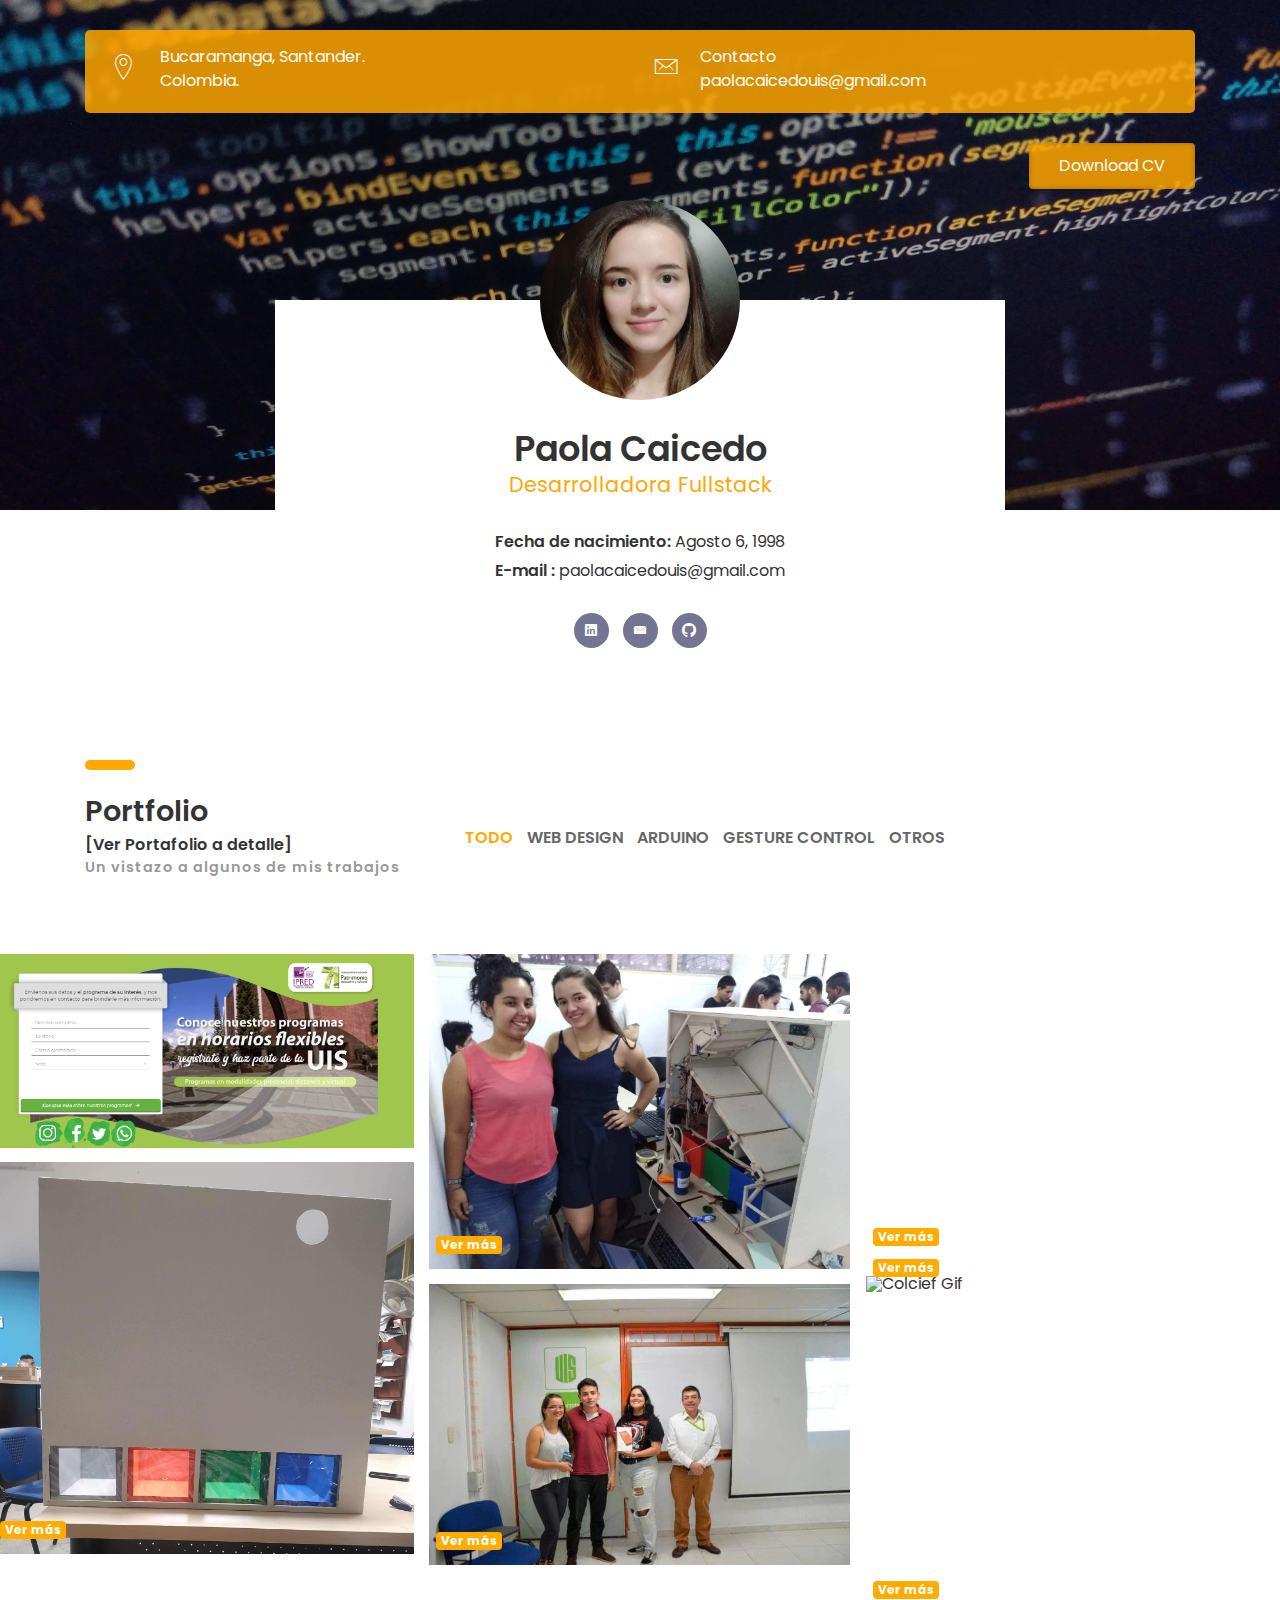
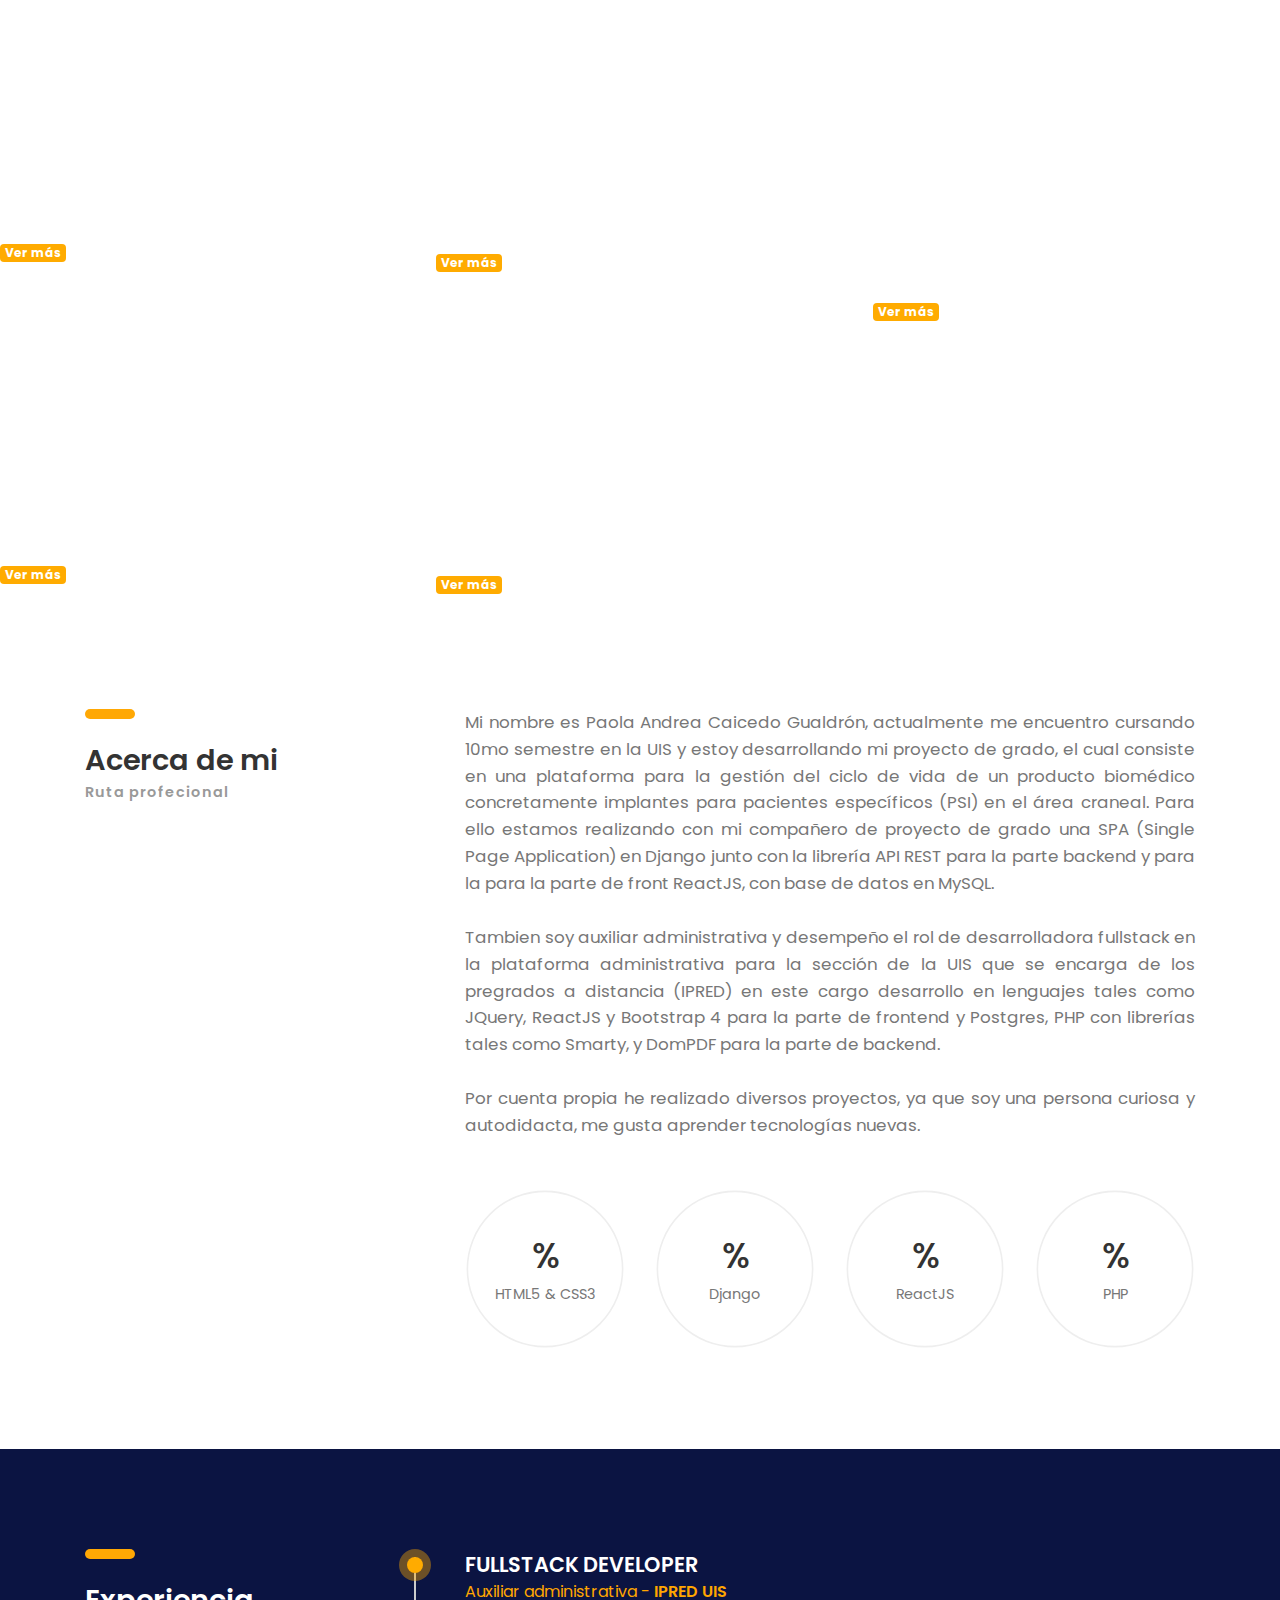
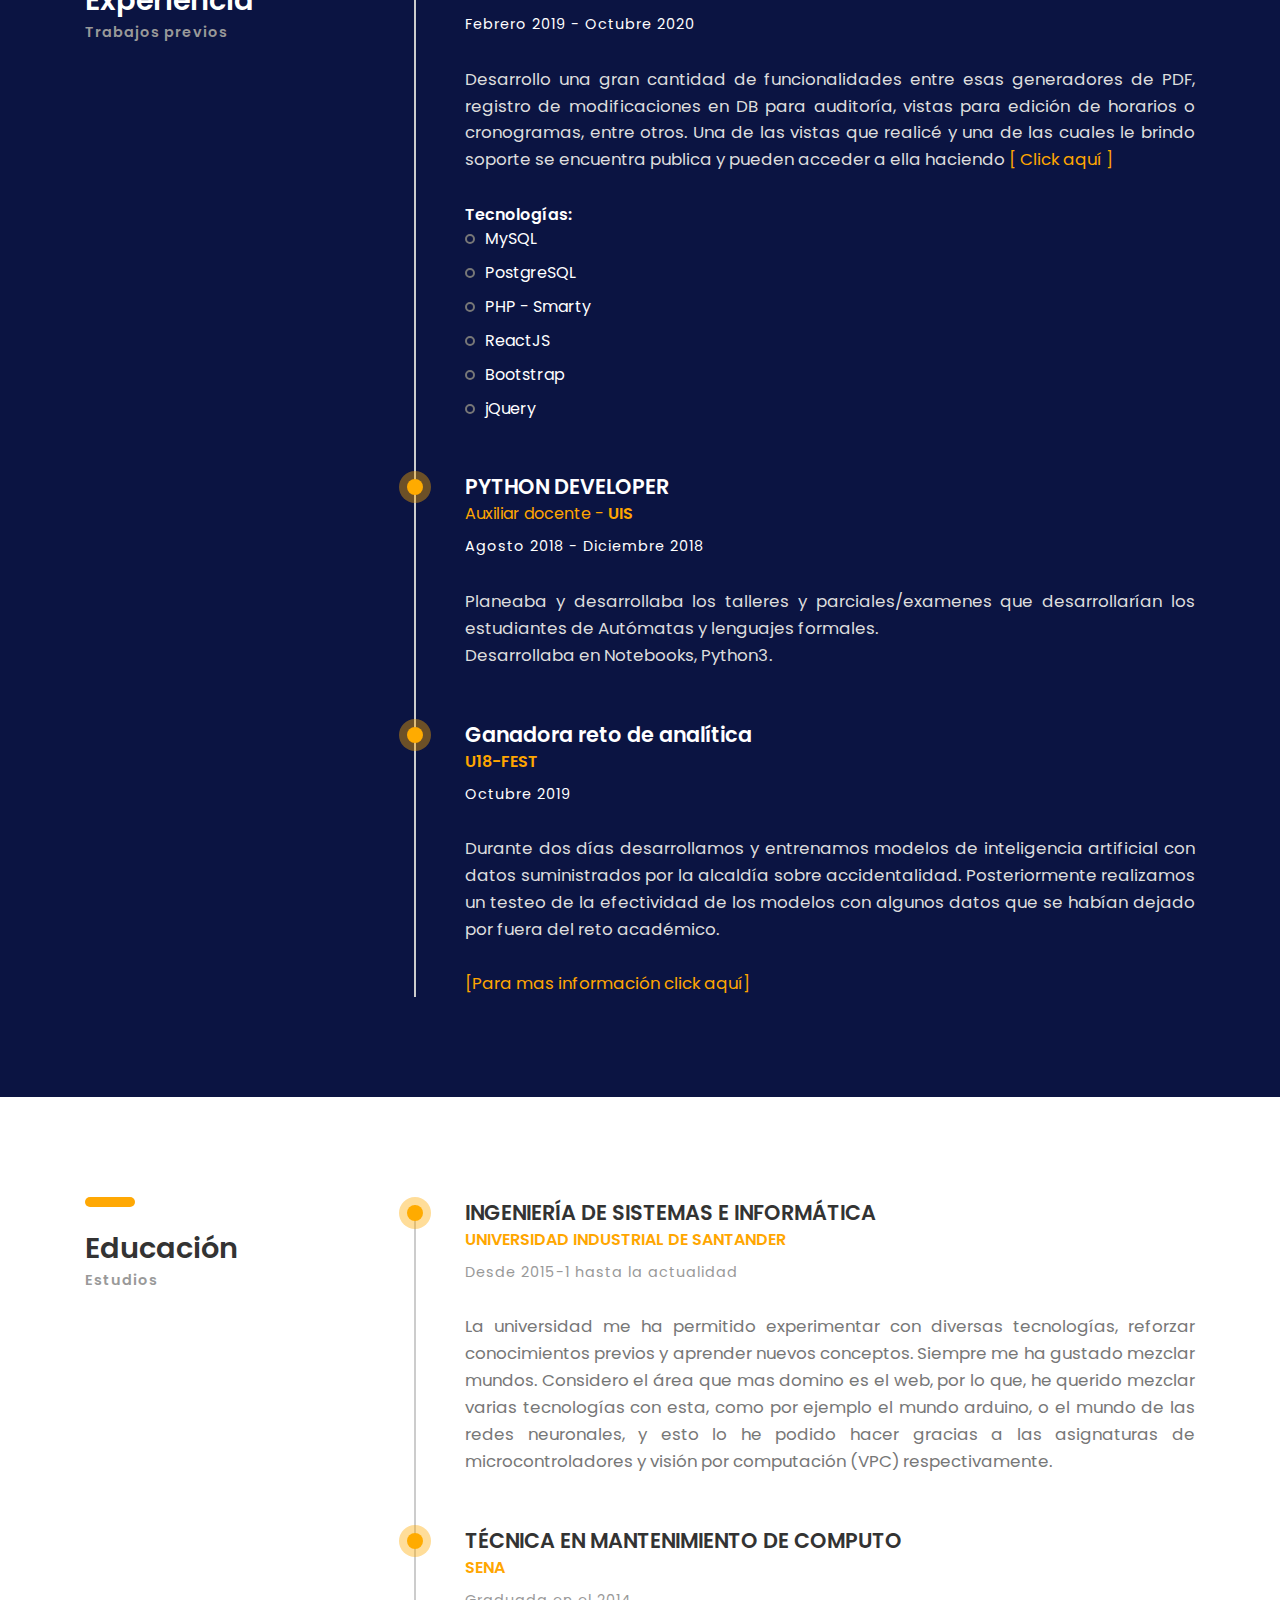
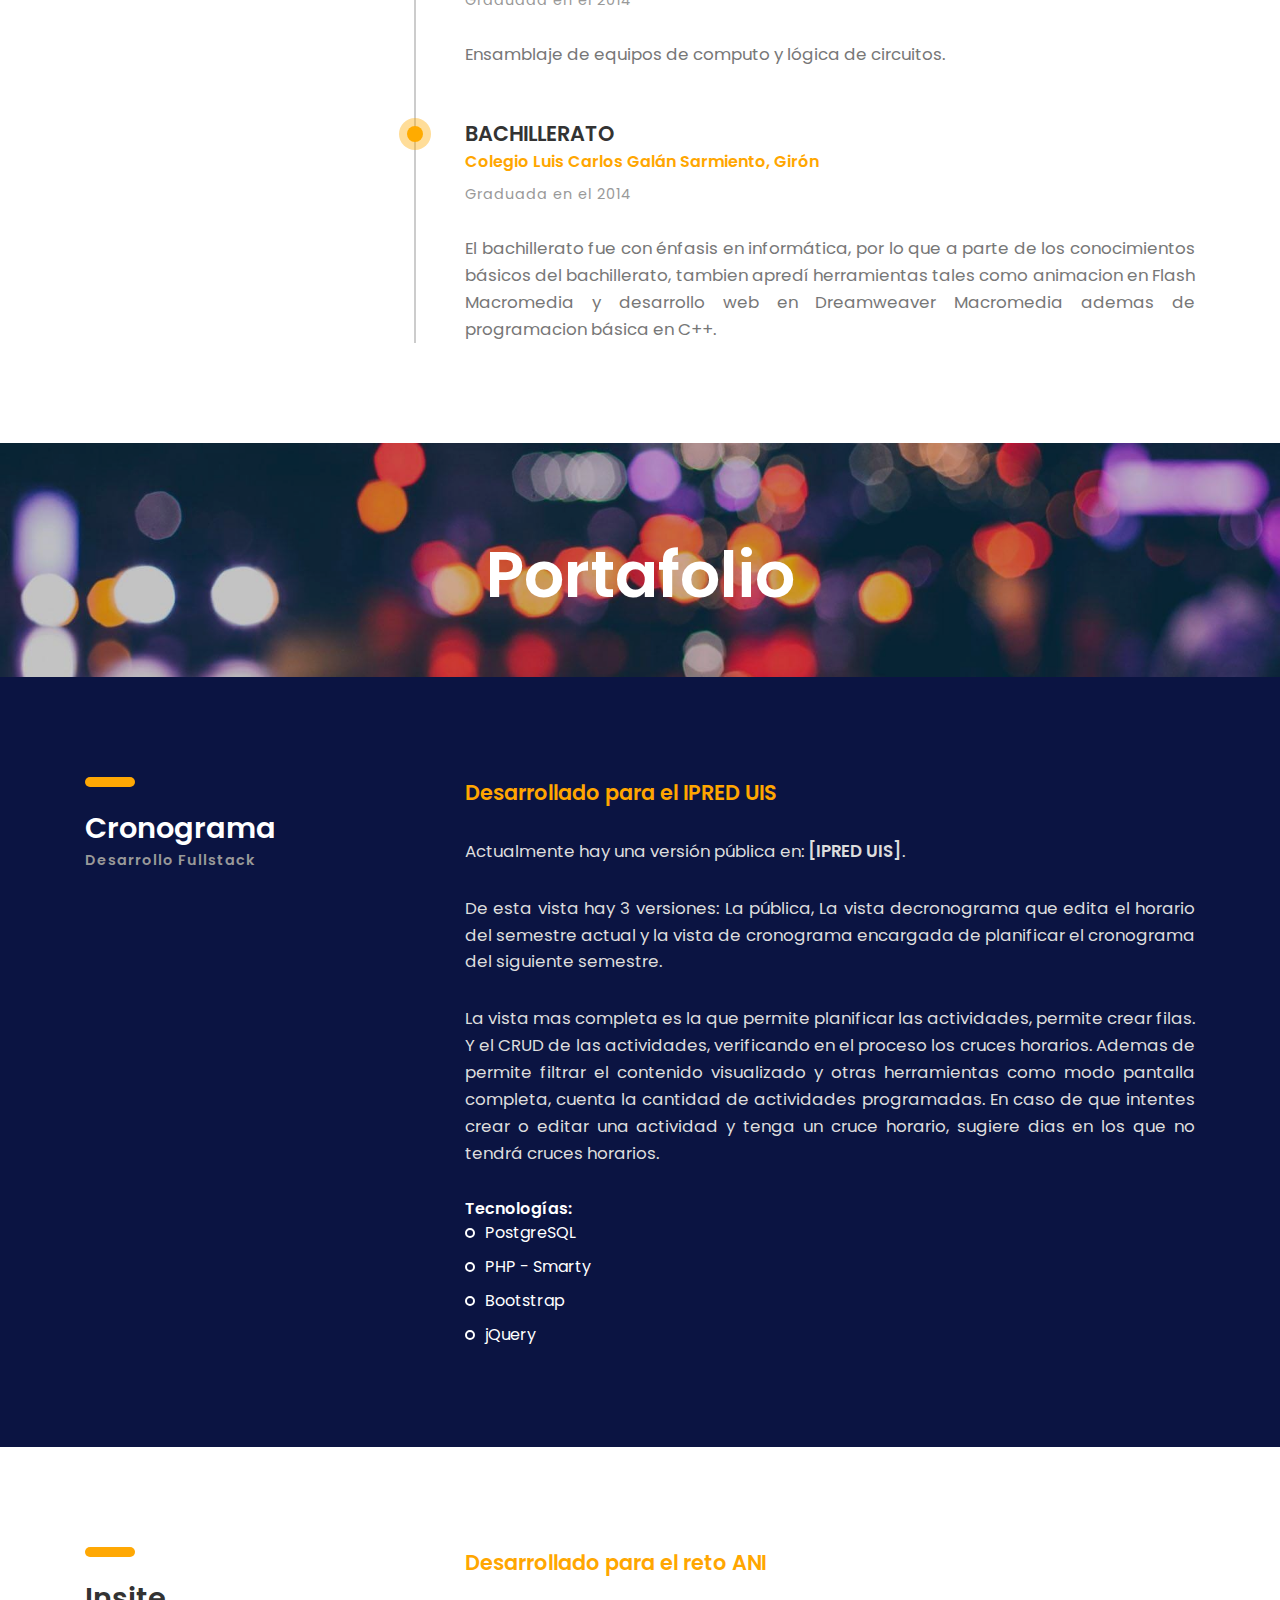
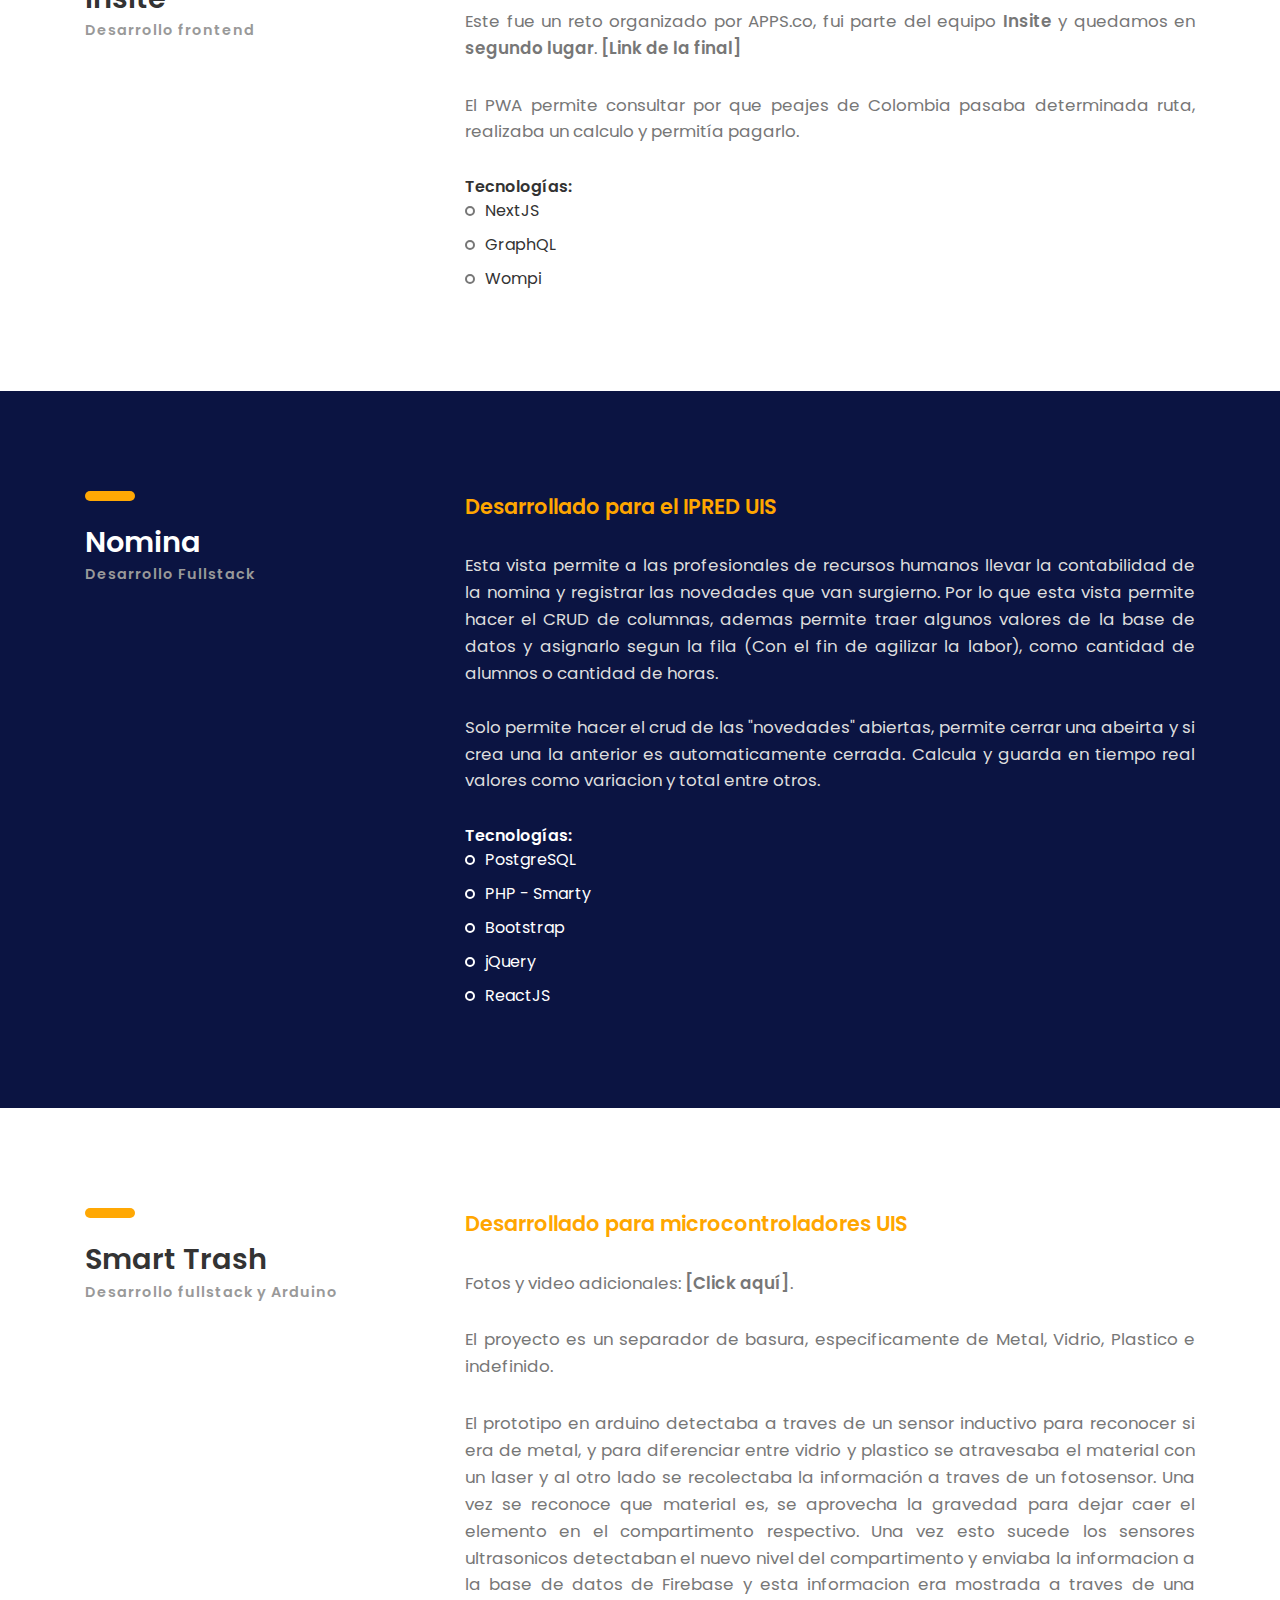
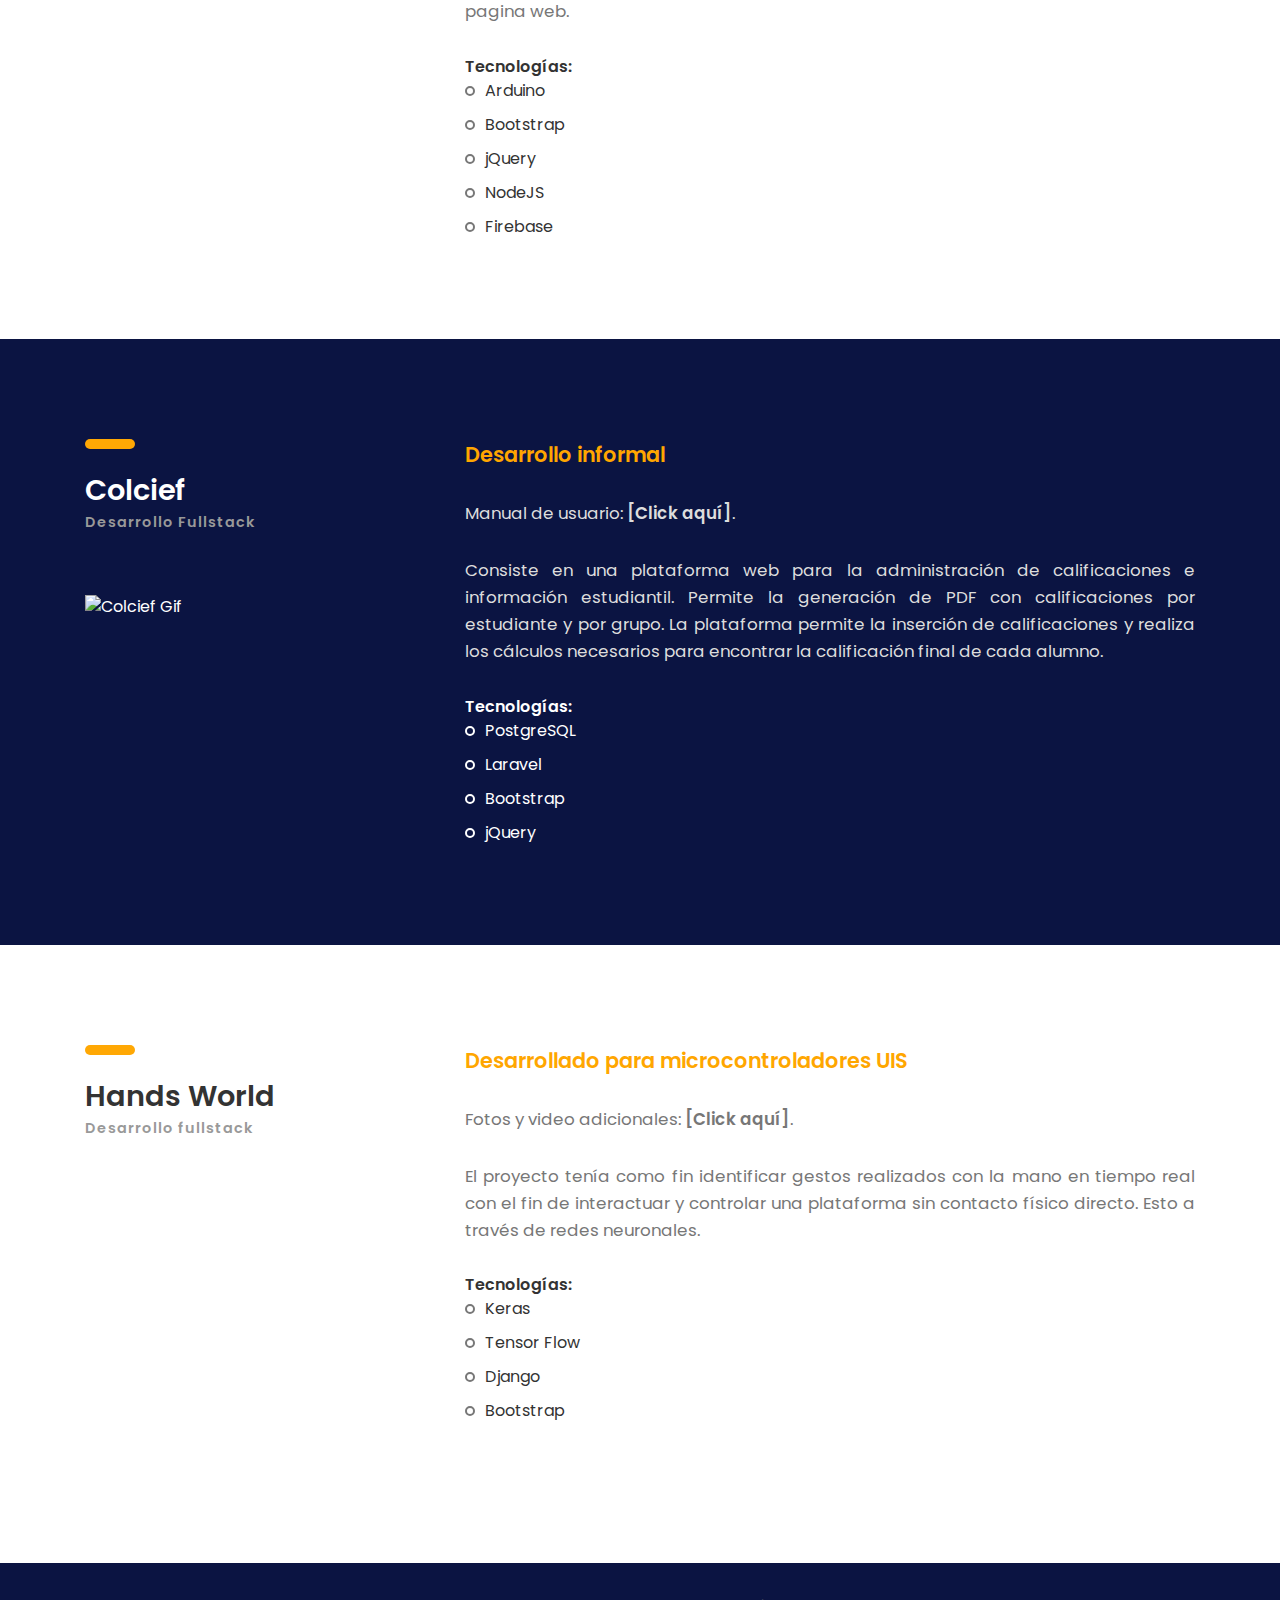
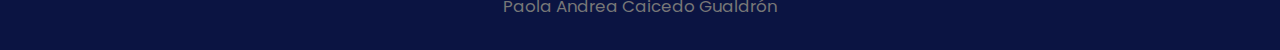
==== commit b74e1711: "Prueba imagen" ====
--- a/index.html
+++ b/index.html
@@ -2,6 +2,7 @@
 <html lang="es">
 <head>
 	<title> Paola Caicedo - CV</title>
+	<meta name="image" content="images/profile-1-250x250.jpg">
 	<meta name="description" content="CV de Paola Caicedo - Desarrolladora Fullstack ">
 	<meta http-equiv="X-UA-Compatible" content="IE=edge">
   <meta name="viewport" content="width=device-width, initial-scale=1">
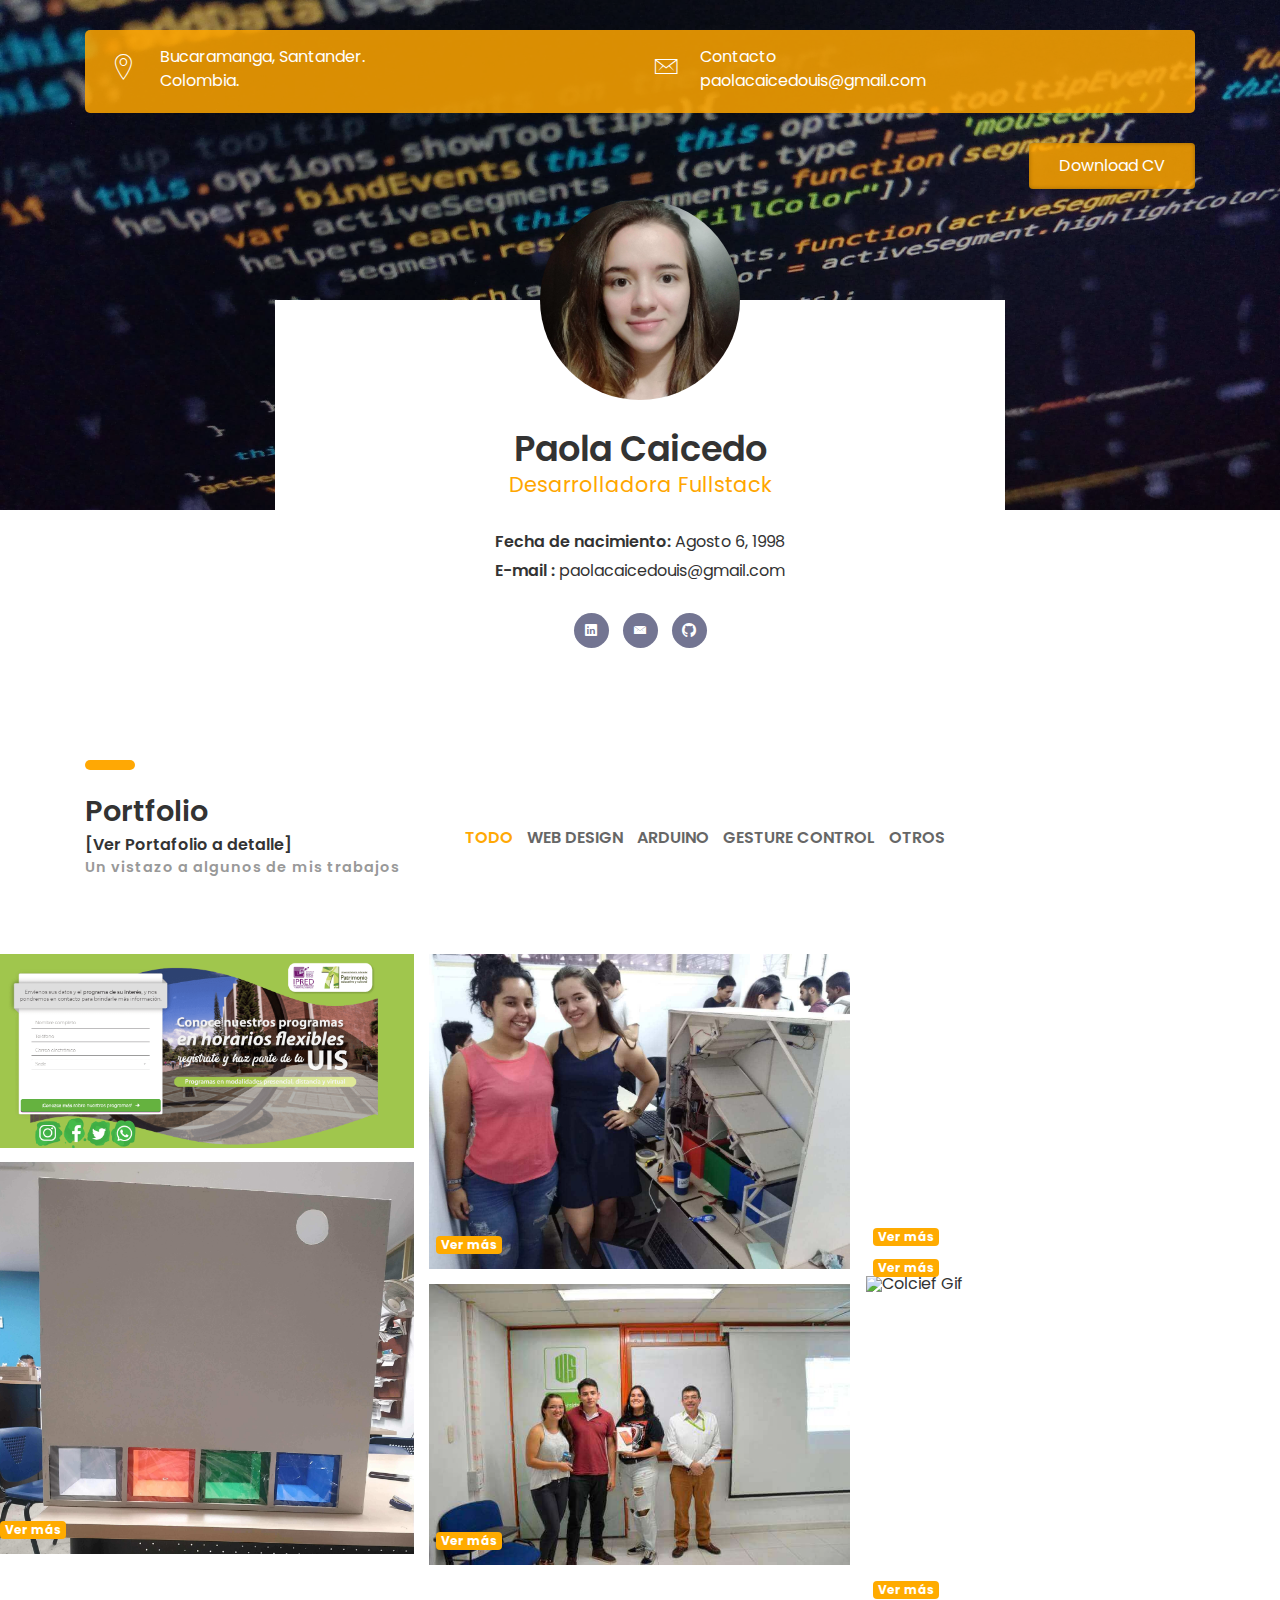
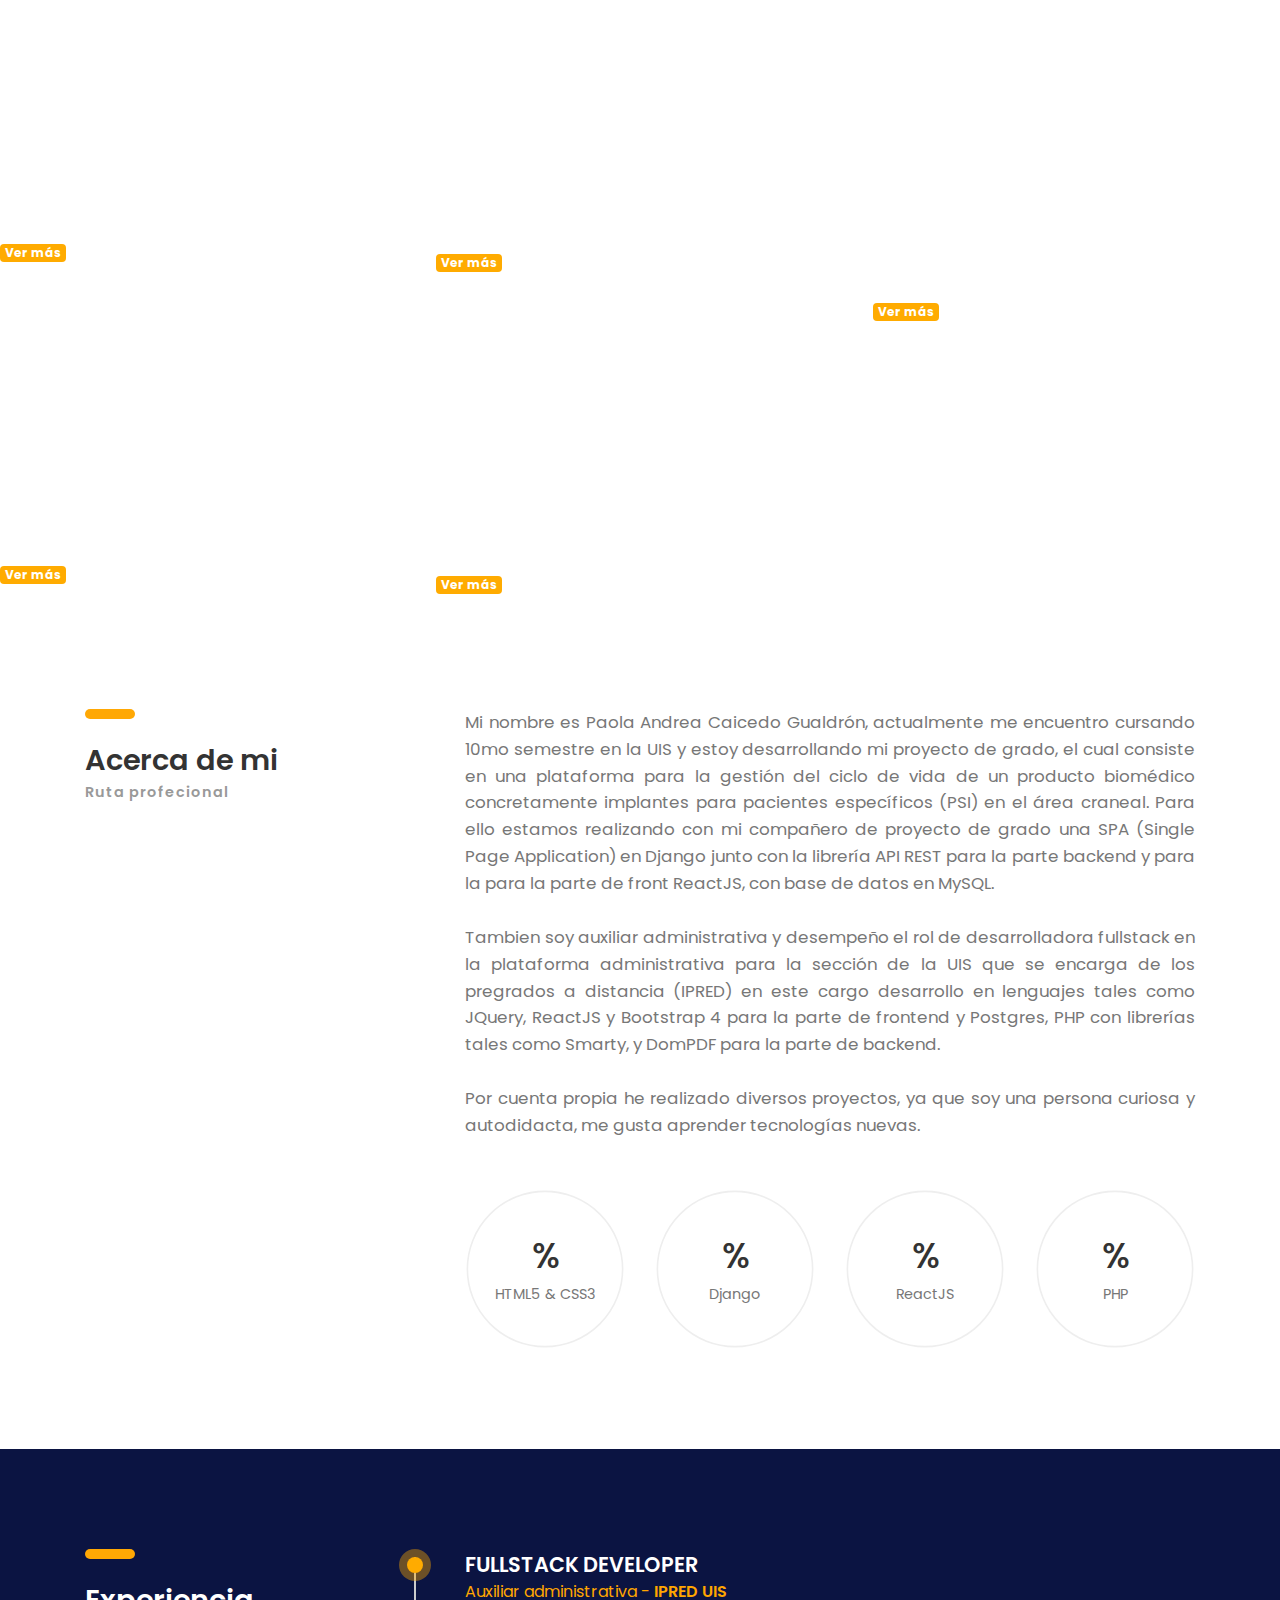
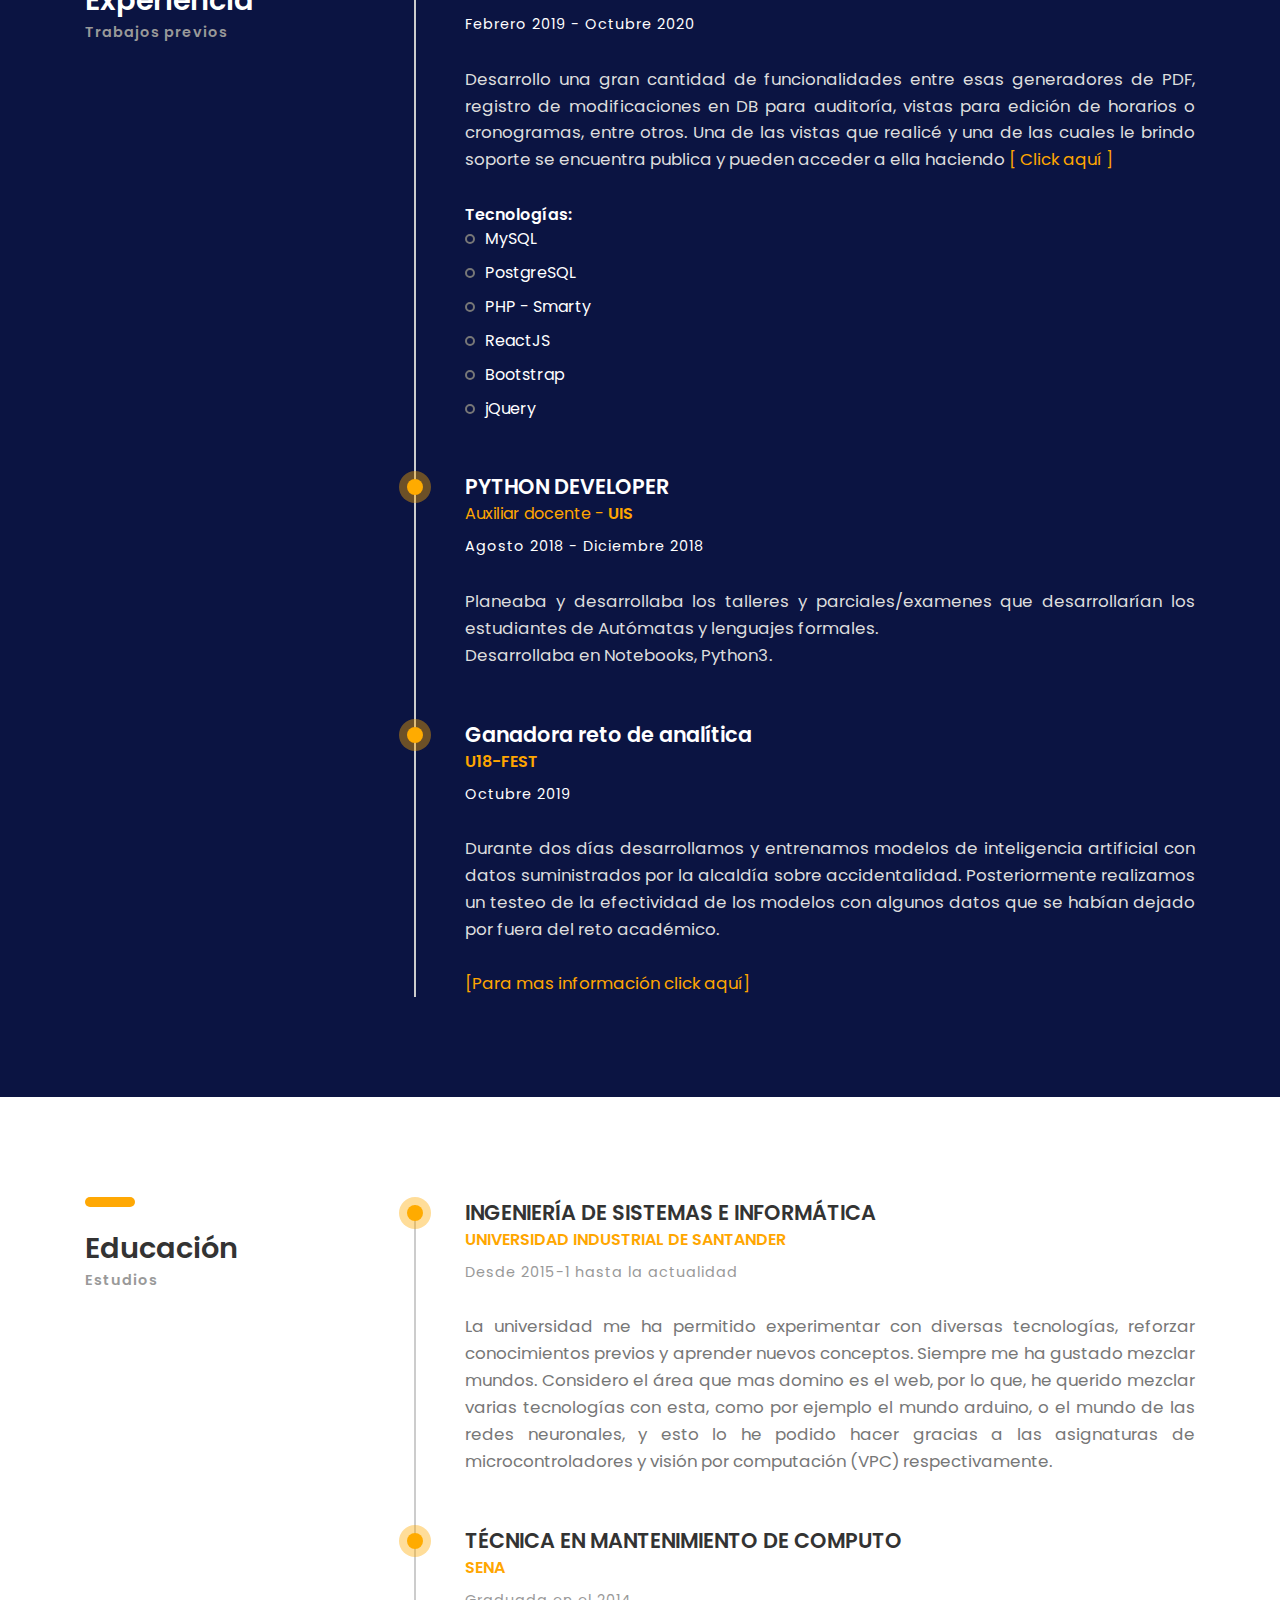
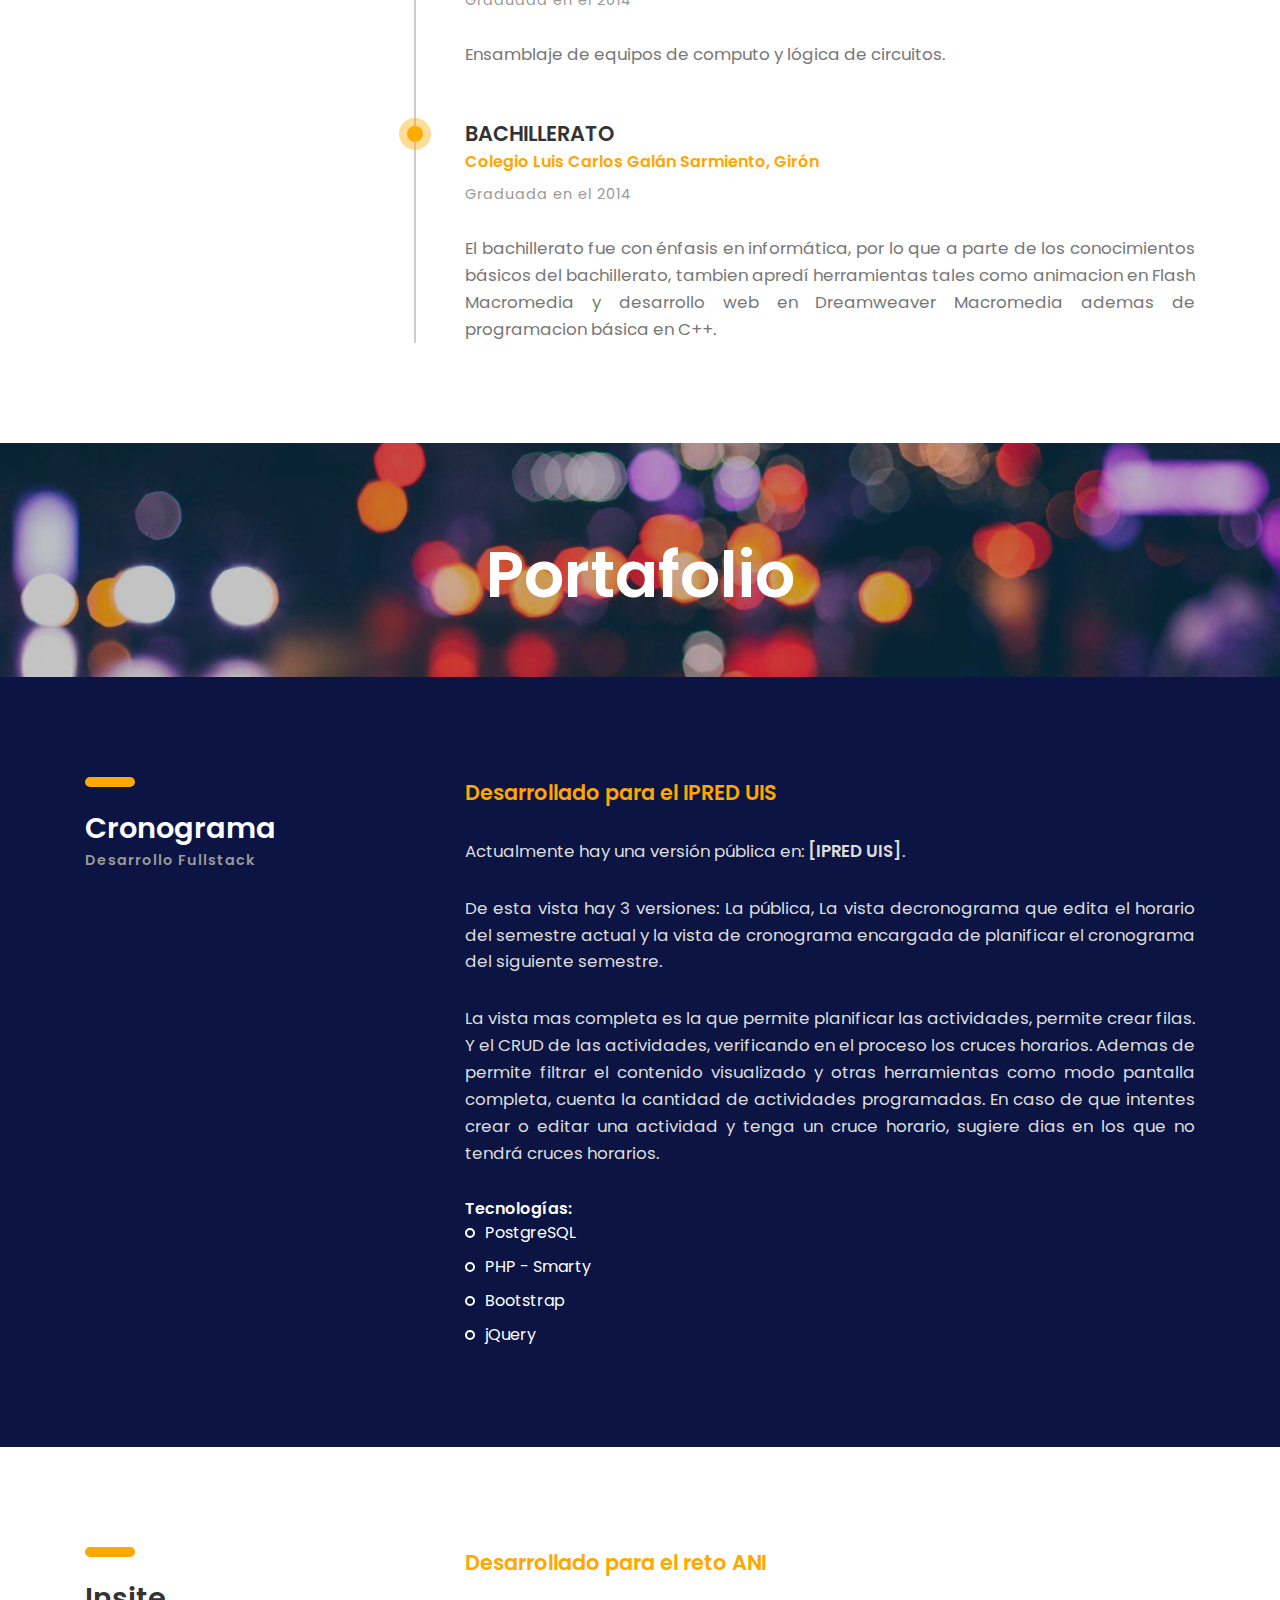
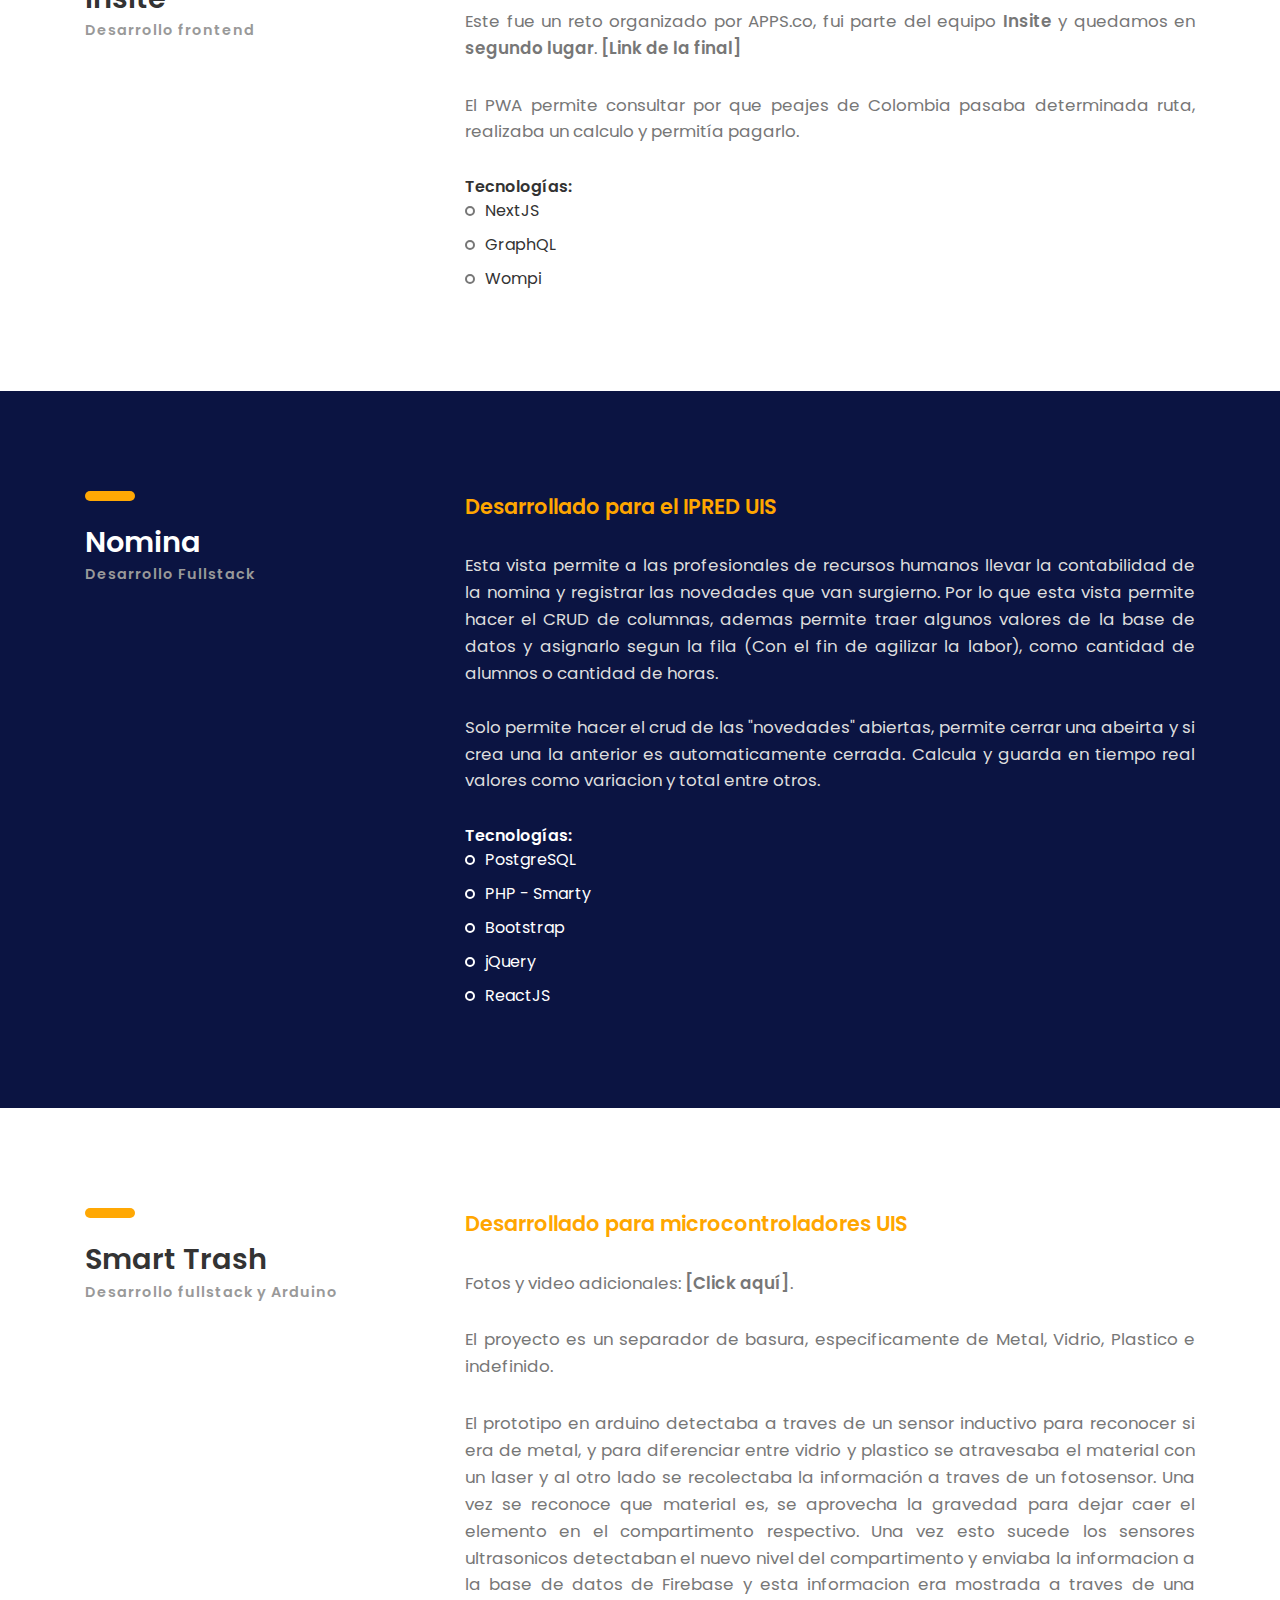
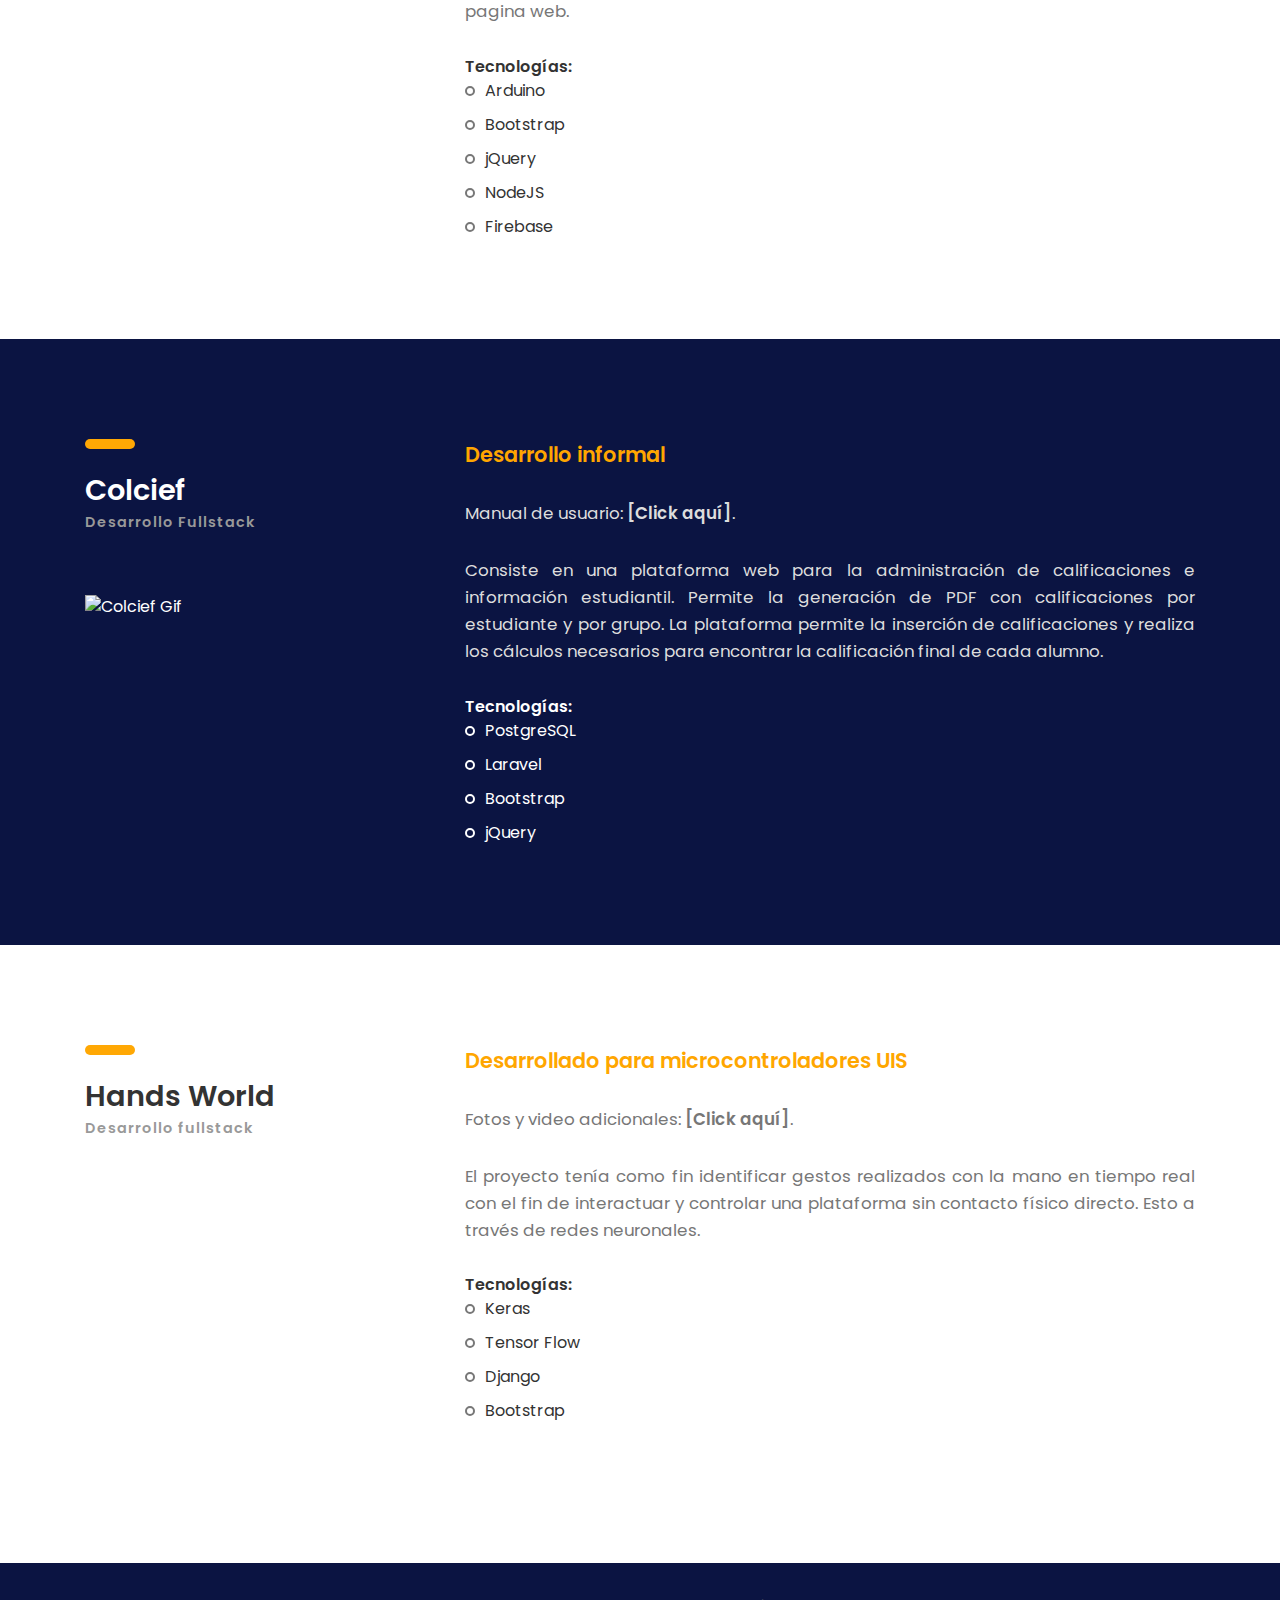
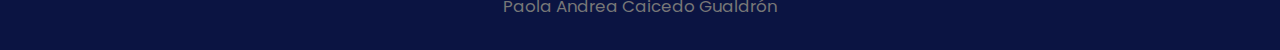
==== commit 2db64278: "Imagen" ====
--- a/index.html
+++ b/index.html
@@ -2,8 +2,14 @@
 <html lang="es">
 <head>
 	<title> Paola Caicedo - CV</title>
-	<meta name="image" content="images/profile-1-250x250.jpg">
+	<meta name="image" content="https://piiok.github.io/images/profile-1-250x250.jpg">
 	<meta name="description" content="CV de Paola Caicedo - Desarrolladora Fullstack ">
+
+	<meta property="og:title" content="Paola Caicedo - CV" />
+	<meta property="og:description" content="CV de Paola Caicedo - Desarrolladora Fullstack " />
+	<meta property="og:image" content="https://piiok.github.io/images/profile-1-250x250.jpg">
+	<meta property="og:type" content="website" />
+
 	<meta http-equiv="X-UA-Compatible" content="IE=edge">
   <meta name="viewport" content="width=device-width, initial-scale=1">
 	<meta charset="UTF-8">
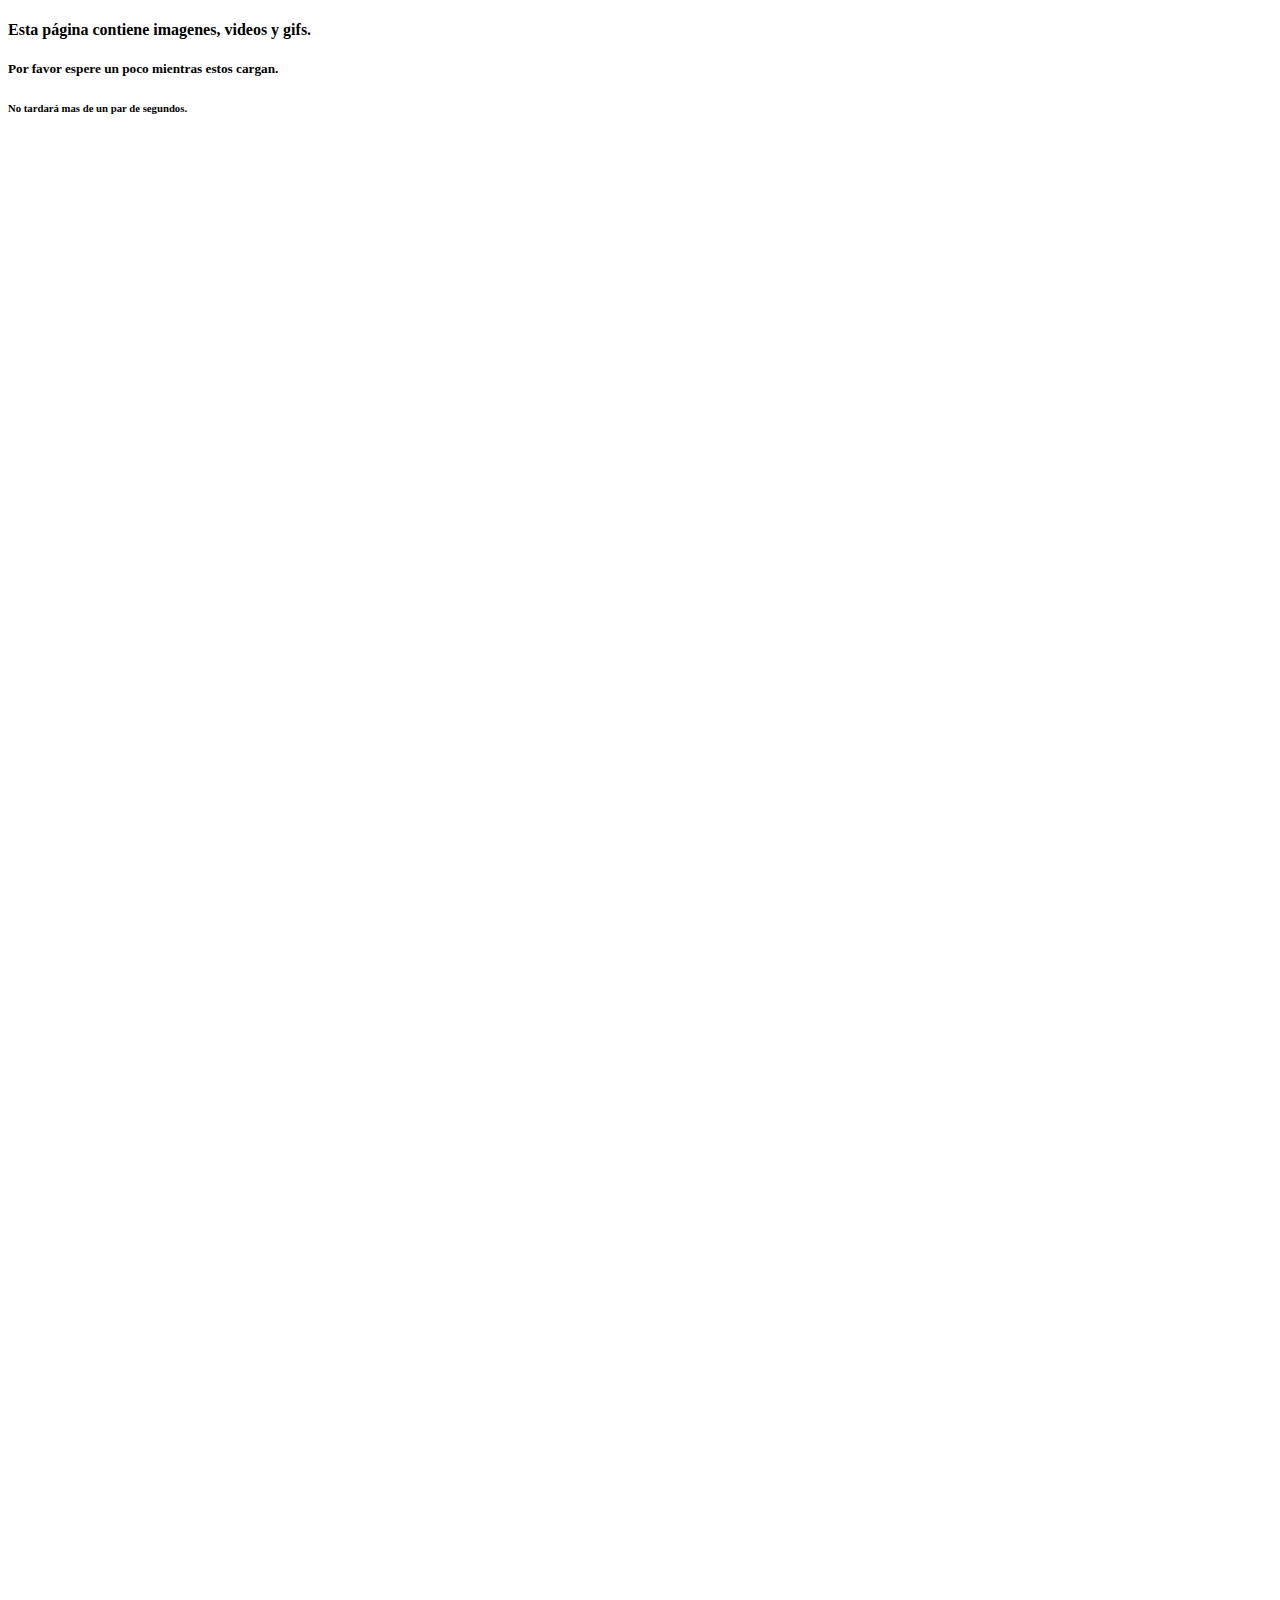
==== commit 0cd03fc8: "chore(links): ipred links and prettier linter" ====
--- a/index.html
+++ b/index.html
@@ -1,5 +1,6 @@
 <!DOCTYPE HTML>
 <html lang="es">
+
 <head>
 	<title> Paola Caicedo - CV</title>
 	<meta name="image" content="https://piiok.github.io/images/profile-1-250x250.jpg">
@@ -11,50 +12,51 @@
 	<meta property="og:type" content="website" />
 
 	<meta http-equiv="X-UA-Compatible" content="IE=edge">
-  <meta name="viewport" content="width=device-width, initial-scale=1">
+	<meta name="viewport" content="width=device-width, initial-scale=1">
 	<meta charset="UTF-8">
-	<link rel="icon" href="images/icono-cv.png"/>
-	
+	<link rel="icon" href="images/icono-cv.png" />
+
 	<!-- Font -->
-	
+
 	<link href="https://fonts.googleapis.com/css?family=Poppins:400,500,600,700%7CAllura" rel="stylesheet">
-	
+
 	<!-- Stylesheets -->
-	
+
 	<link href="common-css/bootstrap.css" rel="stylesheet">
-	
+
 	<link href="common-css/ionicons.css" rel="stylesheet">
-	
+
 	<link href="common-css/fluidbox.min.css" rel="stylesheet">
-	
+
 	<link href="00-cv-preloader/css/styles.css" rel="stylesheet">
 
 	<link href="01-cv-portfolio/css/styles.css" rel="stylesheet">
-	
+
 	<link href="01-cv-portfolio/css/responsive.css" rel="stylesheet">
-	
+
 </head>
+
 <body>
 	<div id="preload">
 		<div class="row">
 			<div class="col-md-12">
 				<div class="loader">
 					<div class="loader-inner">
-							<div class="loading one"></div>
+						<div class="loading one"></div>
 					</div>
 					<div class="loader-inner">
-							<div class="loading two"></div>
+						<div class="loading two"></div>
 					</div>
 					<div class="loader-inner">
-							<div class="loading three"></div>
+						<div class="loading three"></div>
 					</div>
 					<div class="loader-inner">
-							<div class="loading four"></div>
+						<div class="loading four"></div>
 					</div>
 				</div>
 			</div>
 		</div>
-		<div class="mensaje-preloader" >
+		<div class="mensaje-preloader">
 			<h4>Esta página contiene imagenes, videos y gifs.</h4>
 			<h5>Por favor espere un poco mientras estos cargan.</h5>
 			<h6>No tardará mas de un par de segundos.</h6>
@@ -69,12 +71,12 @@
 							<div class="info">
 								<i class="icon ion-ios-location-outline"></i>
 								<div class="right-area">
-									<h5>Bucaramanga, Santander.</h5> 
+									<h5>Bucaramanga, Santander.</h5>
 									<h5>Colombia.</h5>
 								</div><!-- right-area -->
 							</div><!-- info -->
 						</div><!-- col-sm-4 -->
-						
+
 						<div class="col-sm-6 col-md-6 col-lg-6">
 							<div class="info">
 								<i class="icon ion-ios-email-outline"></i>
@@ -86,11 +88,11 @@
 						</div><!-- col-sm-4 -->
 					</div><!-- row -->
 				</div><!-- heading-wrapper -->
-				
+
 				<a href="./files/cv_paola_caicedo.pdf" download target="_blank" class="downlad-btn">Download CV</a>
 			</div><!-- container -->
 		</header>
-		
+
 		<section class="intro-section">
 			<div class="container">
 				<div class="row">
@@ -105,16 +107,17 @@
 								<li><b>E-mail : </b>paolacaicedouis@gmail.com</li>
 							</ul>
 							<ul class="social-icons">
-								<li><a href="https://www.linkedin.com/in/paola-caicedo-b890a5159/"  target="_blank"><i class="ion-social-linkedin"></i></a></li>
+								<li><a href="https://www.linkedin.com/in/paola-caicedo-b890a5159/" target="_blank"><i
+											class="ion-social-linkedin"></i></a></li>
 								<li><a href="mailto:paolacaicedouis@gmail.com"><i class="ion-ios-email"></i></a></li>
-								<li><a href="https://github.com/piiok"  target="_blank"><i class="ion-social-github"></i></a></li>
+								<li><a href="https://github.com/piiok" target="_blank"><i class="ion-social-github"></i></a></li>
 							</ul>
 						</div><!-- intro -->
 					</div><!-- col-sm-8 -->
 				</div><!-- row -->
 			</div><!-- container -->
 		</section><!-- intro-section -->
-		
+
 		<section class="portfolio-section section">
 			<div class="container">
 				<div class="row">
@@ -123,7 +126,7 @@
 							<h3><b>Portfolio</b></h3>
 							<a href="#Portafolio" class="animation"><b>[Ver Portafolio a detalle]</b></a>
 							<h6 class="font-lite-black"><b>Un vistazo a algunos de mis trabajos</b></h6>
-							
+
 						</div>
 					</div><!-- col-sm-4 -->
 					<div class="col-sm-8">
@@ -137,9 +140,9 @@
 					</div><!-- col-sm-8 -->
 				</div><!-- row -->
 			</div><!-- container -->
-			
+
 			<div class="portfolioContainer">
-			
+
 				<div class="p-item web-design">
 					<a class="img" href="images/incripciones-ipred.png" data-fluidbox>
 						<img src="images/incripciones-ipred.png" alt=""></a>
@@ -150,78 +153,92 @@
 				<div class="p-item arduino">
 					<a href="images/portfolio-1-600x400.jpg" data-fluidbox>
 						<img src="images/portfolio-1-600x400.jpg" alt=""></a>
-						<a href="#smart-trash" class="ver-mas animation"><span class="badge badge-warning">Ver más</span></a>
+					<a href="#smart-trash" class="ver-mas animation"><span class="badge badge-warning">Ver más</span></a>
 				</div>
 
 				<!-- Gesture control - Cocina -->
 				<div class="p-item gesture-control">
-					<iframe width="100%" height="300px" src="https://www.youtube.com/embed/-83ckMwlZr8?mute=1" frameborder="0" allow="accelerometer; autoplay; clipboard-write; encrypted-media; gyroscope; picture-in-picture" allowfullscreen></iframe>
+					<iframe width="100%" height="300px" src="https://www.youtube.com/embed/-83ckMwlZr8?mute=1" frameborder="0"
+						allow="accelerometer; autoplay; clipboard-write; encrypted-media; gyroscope; picture-in-picture"
+						allowfullscreen></iframe>
 					<a href="#vpc" class="ver-mas animation"><span class="badge badge-warning">Ver más</span></a>
 				</div>
 
 				<div class="p-item arduino">
 					<a class="img" href="images/smart-trash-front.jpg" data-fluidbox>
 						<img src="images/smart-trash-front.jpg" alt=""></a>
-						<a href="#smart-trash" class="ver-mas animation"><span class="badge badge-warning">Ver más</span></a>
-				</div>
-				
+					<a href="#smart-trash" class="ver-mas animation"><span class="badge badge-warning">Ver más</span></a>
+				</div>
+
 				<!-- Colcief gif -->
 				<div class="p-item web-design">
 					<a class="img" href="https://j.gifs.com/ROmjzL.gif" data-fluidbox>
 						<img src="https://j.gifs.com/ROmjzL.gif" alt="Colcief Gif"></a>
-						<a href="#colcief" class="ver-mas animation"><span class="badge badge-warning">Ver más</span></a>
+					<a href="#colcief" class="ver-mas animation"><span class="badge badge-warning">Ver más</span></a>
 				</div>
 
 				<!-- Ganadores de la U18-fest -->
 				<div class="p-item otros">
 					<a href="images/portfolio-4-600x400.jpg" data-fluidbox>
 						<img src="images/portfolio-4-600x400.jpg" alt=""></a>
-						<a href="#u18fest" class="ver-mas animation"><span class="badge badge-warning">Ver más</span></a>
+					<a href="#u18fest" class="ver-mas animation"><span class="badge badge-warning">Ver más</span></a>
 				</div>
 
 				<!-- Muestra del mecanismo smart trash -->
 				<div class="p-item arduino">
-					<iframe width="100%" height="300px" src="https://www.youtube.com/embed/jwKNxdhNdlk?mute=1" frameborder="0" allow="accelerometer; autoplay; clipboard-write; encrypted-media; gyroscope; picture-in-picture" allowfullscreen></iframe>
+					<iframe width="100%" height="300px" src="https://www.youtube.com/embed/jwKNxdhNdlk?mute=1" frameborder="0"
+						allow="accelerometer; autoplay; clipboard-write; encrypted-media; gyroscope; picture-in-picture"
+						allowfullscreen></iframe>
 					<a href="#smart-trash" class="ver-mas animation"><span class="badge badge-warning">Ver más</span></a>
 				</div>
 
 				<!-- Cronograma produccion IPRED UIS-->
 				<div class="p-item web-design">
-					<iframe  width="100%" height="300px" src="https://www.youtube.com/embed/m9tAfyOzeZc?mute=1" frameborder="0" allow="accelerometer; autoplay; clipboard-write; encrypted-media; gyroscope; picture-in-picture" allowfullscreen></iframe>
+					<iframe width="100%" height="300px" src="https://www.youtube.com/embed/m9tAfyOzeZc?mute=1" frameborder="0"
+						allow="accelerometer; autoplay; clipboard-write; encrypted-media; gyroscope; picture-in-picture"
+						allowfullscreen></iframe>
 					<a href="#cronograma" class="ver-mas animation"><span class="badge badge-warning">Ver más</span></a>
 				</div>
 
 				<!-- Rex chrome -->
 				<div class="p-item gesture-control">
-					<iframe  width="100%" height="300px" src="https://www.youtube.com/embed/Dl8YyGSxGLM?mute=1" frameborder="0" allow="accelerometer; autoplay; clipboard-write; encrypted-media; gyroscope; picture-in-picture" allowfullscreen></iframe>
+					<iframe width="100%" height="300px" src="https://www.youtube.com/embed/Dl8YyGSxGLM?mute=1" frameborder="0"
+						allow="accelerometer; autoplay; clipboard-write; encrypted-media; gyroscope; picture-in-picture"
+						allowfullscreen></iframe>
 					<a href="#vpc" class="ver-mas animation"><span class="badge badge-warning">Ver más</span></a>
 				</div>
-				
-				
+
+
 				<!-- Nomina ipred UIS -->
 				<div class="p-item web-design">
-					<iframe width="100%" height="300px" src="https://www.youtube.com/embed/LpTEY2wgBMc?mute=1" frameborder="0" allow="accelerometer; autoplay; clipboard-write; encrypted-media; gyroscope; picture-in-picture" allowfullscreen></iframe>
+					<iframe width="100%" height="300px" src="https://www.youtube.com/embed/LpTEY2wgBMc?mute=1" frameborder="0"
+						allow="accelerometer; autoplay; clipboard-write; encrypted-media; gyroscope; picture-in-picture"
+						allowfullscreen></iframe>
 					<a href="#nomina" class="ver-mas animation"><span class="badge badge-warning">Ver más</span></a>
 				</div>
-				
-				
+
+
 				<!-- Arduino conexion firebase -->
 				<div class="p-item arduino">
-					<iframe width="100%" height="300px" src="https://www.youtube.com/embed/ow-fQHH6DDs?mute=1" frameborder="0" allow="accelerometer; autoplay; clipboard-write; encrypted-media; gyroscope; picture-in-picture" allowfullscreen></iframe>
+					<iframe width="100%" height="300px" src="https://www.youtube.com/embed/ow-fQHH6DDs?mute=1" frameborder="0"
+						allow="accelerometer; autoplay; clipboard-write; encrypted-media; gyroscope; picture-in-picture"
+						allowfullscreen></iframe>
 					<a href="#smart-trash" class="ver-mas animation"><span class="badge badge-warning">Ver más</span></a>
 				</div>
 
 				<!-- Insite PWA - Reto ANI apps.co -->
 				<div class="p-item web-design">
-					<iframe width="100%" height="300px" src="https://www.youtube.com/embed/iXych3dUWSk?mute=1" frameborder="0" allow="accelerometer; autoplay; clipboard-write; encrypted-media; gyroscope; picture-in-picture" allowfullscreen></iframe>
+					<iframe width="100%" height="300px" src="https://www.youtube.com/embed/iXych3dUWSk?mute=1" frameborder="0"
+						allow="accelerometer; autoplay; clipboard-write; encrypted-media; gyroscope; picture-in-picture"
+						allowfullscreen></iframe>
 					<a href="#insite" class="ver-mas animation"><span class="badge badge-warning">Ver más</span></a>
 				</div>
-				
+
 			</div><!-- portfolioContainer -->
-			
+
 		</section><!-- portfolio-section -->
-		
-		
+
+
 		<section class="about-section section">
 			<div class="container">
 				<div class="row">
@@ -233,25 +250,25 @@
 					</div><!-- col-sm-4 -->
 					<div class="col-sm-8">
 						<p class="margin-b-50 text-justify">
-							Mi nombre es Paola Andrea Caicedo Gualdrón, actualmente me encuentro cursando 10mo semestre en 
-							la UIS y estoy desarrollando mi proyecto de grado, el cual consiste en una plataforma para la 
-							gestión del ciclo de vida de un producto biomédico concretamente implantes para pacientes 
-							específicos (PSI) en el área craneal. Para ello estamos realizando con mi compañero de proyecto 
-							de grado una SPA (Single Page Application) en Django junto con la librería API REST para la 
+							Mi nombre es Paola Andrea Caicedo Gualdrón, actualmente me encuentro cursando 10mo semestre en
+							la UIS y estoy desarrollando mi proyecto de grado, el cual consiste en una plataforma para la
+							gestión del ciclo de vida de un producto biomédico concretamente implantes para pacientes
+							específicos (PSI) en el área craneal. Para ello estamos realizando con mi compañero de proyecto
+							de grado una SPA (Single Page Application) en Django junto con la librería API REST para la
 							parte backend y para la para la parte de front ReactJS, con base de datos en MySQL.
 							</br>
 							</br>
-							Tambien soy auxiliar administrativa y desempeño el rol de desarrolladora fullstack en la 
-							plataforma administrativa para la sección de la UIS que se encarga de los pregrados a distancia 
-							(IPRED) en este cargo desarrollo en lenguajes tales como JQuery, ReactJS y Bootstrap 4 para la 
-							parte de frontend y Postgres, PHP con librerías tales como Smarty, y DomPDF para la parte de 
-							backend. 
+							Tambien soy auxiliar administrativa y desempeño el rol de desarrolladora fullstack en la
+							plataforma administrativa para la sección de la UIS que se encarga de los pregrados a distancia
+							(IPRED) en este cargo desarrollo en lenguajes tales como JQuery, ReactJS y Bootstrap 4 para la
+							parte de frontend y Postgres, PHP con librerías tales como Smarty, y DomPDF para la parte de
+							backend.
 							</br>
 							</br>
-							Por cuenta propia he realizado diversos proyectos, ya que soy una persona curiosa y autodidacta, 
+							Por cuenta propia he realizado diversos proyectos, ya que soy una persona curiosa y autodidacta,
 							me gusta aprender tecnologías nuevas.
 						</p>
-						
+
 						<div class="row">
 							<div class="col-sm-6 col-md-6 col-lg-3">
 								<div class="radial-prog-area margin-b-30">
@@ -261,7 +278,7 @@
 									</div>
 								</div><!-- radial-prog-area-->
 							</div><!-- col-sm-6-->
-						
+
 							<div class="col-sm-6 col-md-6 col-lg-3">
 								<div class="radial-prog-area margin-b-30">
 									<div class="radial-progress" data-prog-percent=".78">
@@ -270,7 +287,7 @@
 									</div>
 								</div><!-- radial-prog-area-->
 							</div><!-- col-sm-6-->
-							
+
 							<div class="col-sm-6 col-md-6 col-lg-3">
 								<div class="radial-prog-area margin-b-30">
 									<div class="radial-progress" data-prog-percent=".85">
@@ -279,7 +296,7 @@
 									</div>
 								</div><!-- radial-prog-area-->
 							</div><!-- col-sm-6-->
-							
+
 							<div class="col-sm-6 col-md-6 col-lg-3">
 								<div class="radial-prog-area margin-b-50">
 									<div class="radial-progress" data-prog-percent=".93">
@@ -288,13 +305,13 @@
 									</div>
 								</div><!-- radial-prog-area-->
 							</div><!-- col-sm-6-->
-						
+
 						</div><!-- row -->
 					</div><!-- col-sm-8 -->
 				</div><!-- row -->
 			</div><!-- container -->
 		</section><!-- about-section -->
-		
+
 		<section class="experience-section section">
 			<div class="container">
 				<div class="row">
@@ -309,7 +326,7 @@
 							<div class="experience education margin-b-50">
 								<h4><b>FULLSTACK DEVELOPER</b></h4>
 								<h5 class="font-yellow">
-									Auxiliar administrativa - 
+									Auxiliar administrativa -
 									<a href="https://ipred.uis.edu.co/eisi/" target="_blank"><b>IPRED UIS</b></a>
 								</h5>
 								<h6 class="margin-t-10">Febrero 2019 - Octubre 2020</h6>
@@ -317,8 +334,10 @@
 									Desarrollo una gran cantidad de funcionalidades entre esas generadores
 									de PDF, registro de modificaciones en DB para auditoría, vistas para
 									edición de horarios o cronogramas, entre otros. Una de las vistas que
-									realicé y una de las cuales le brindo soporte se encuentra publica y 
-									pueden acceder a ella haciendo <a class="font-yellow" href="http://ipredtic.uis.edu.co/plataformatic/?view=cronogramaPublico" target="_blank"> [ Click aquí ]</a>
+									realicé y una de las cuales le brindo soporte se encuentra publica y
+									pueden acceder a ella haciendo <a class="font-yellow"
+										href="https://ipredtic.uis.edu.co/plataformaticv2/?view=cronogramaPublico#" target="_blank"> [ Click
+										aquí ]</a>
 								</p>
 								<b>Tecnologías:</b>
 								<ul class="list margin-b-30">
@@ -330,31 +349,33 @@
 									<li>jQuery</li>
 								</ul>
 							</div><!-- experience -->
-							
+
 							<div class="experience education margin-b-50">
 								<h4><b>PYTHON DEVELOPER</b></h4>
 								<h5 class="font-yellow"> Auxiliar docente - <b>UIS</b></h5>
 								<h6 class="margin-t-10">Agosto 2018 - Diciembre 2018</h6>
 								<p class="font-semi-white margin-tb-30  text-justify">
-									Planeaba y desarrollaba los talleres y parciales/examenes que desarrollarían los estudiantes 
+									Planeaba y desarrollaba los talleres y parciales/examenes que desarrollarían los estudiantes
 									de Autómatas y lenguajes formales.
 									</br>
 									Desarrollaba en Notebooks, Python3.
 								</p>
 							</div><!-- experience -->
-							
+
 							<div class="experience education margin-b-50" id="u18fest">
 								<h4><b>Ganadora reto de analítica</b></h4>
-								<h5 class="font-yellow"> <a href="https://u18.uis.edu.co/lunes/" target="_blank"><b>U18-FEST</b></a></h5>
+								<h5 class="font-yellow"> <a href="https://u18.uis.edu.co/lunes/" target="_blank"><b>U18-FEST</b></a>
+								</h5>
 								<h6 class="margin-t-10">Octubre 2019</h6>
 								<p class="font-semi-white margin-tb-30  text-justify">
 									Durante dos días desarrollamos y entrenamos modelos de inteligencia artificial con
-									datos suministrados por la alcaldía sobre accidentalidad. 
-									Posteriormente realizamos un testeo de la efectividad de los modelos con algunos datos 
+									datos suministrados por la alcaldía sobre accidentalidad.
+									Posteriormente realizamos un testeo de la efectividad de los modelos con algunos datos
 									que se habían dejado por fuera del reto académico.
 									</br>
 									</br>
-									<a class="font-yellow" target="_blank" href="https://www.vanguardia.com/area-metropolitana/bucaramanga/estudiantes-crearon-modelos-para-predecir-accidentes-y-epidemias-KC1545286">
+									<a class="font-yellow" target="_blank"
+										href="https://www.vanguardia.com/area-metropolitana/bucaramanga/estudiantes-crearon-modelos-para-predecir-accidentes-y-epidemias-KC1545286">
 										[Para mas información click aquí]
 									</a>
 								</p>
@@ -363,9 +384,9 @@
 					</div><!-- col-sm-8 -->
 				</div><!-- row -->
 			</div><!-- container -->
-			
+
 		</section><!-- experience-section -->
-		
+
 		<section class="education-section section">
 			<div class="container">
 				<div class="row">
@@ -382,14 +403,16 @@
 								<h5 class="font-yellow"><b>UNIVERSIDAD INDUSTRIAL DE SANTANDER</b></h5>
 								<h6 class="font-lite-black margin-t-10">Desde 2015-1 hasta la actualidad</h6>
 								<p class="margin-tb-30 text-justify">
-									La universidad me ha permitido experimentar con diversas tecnologías, reforzar conocimientos previos y aprender nuevos conceptos. Siempre me ha 
+									La universidad me ha permitido experimentar con diversas tecnologías, reforzar conocimientos previos y
+									aprender nuevos conceptos. Siempre me ha
 									gustado mezclar mundos. Considero el área que mas domino es el web, por lo que,
 									he querido mezclar varias tecnologías con esta, como por ejemplo el mundo arduino,
-									o el mundo de las redes neuronales, y esto lo he podido hacer gracias a las asignaturas de microcontroladores
+									o el mundo de las redes neuronales, y esto lo he podido hacer gracias a las asignaturas de
+									microcontroladores
 									y visión por computación (VPC) respectivamente.
 								</p>
 							</div><!-- education -->
-							
+
 							<div class="education margin-b-50">
 								<h4><b>TÉCNICA EN MANTENIMIENTO DE COMPUTO</b></h4>
 								<h5 class="font-yellow"><b>SENA</b></h5>
@@ -404,8 +427,10 @@
 								<h5 class="font-yellow"><b>Colegio Luis Carlos Galán Sarmiento, Girón</b></h5>
 								<h6 class="font-lite-black margin-t-10">Graduada en el 2014</h6>
 								<p class="margin-tb-30 text-justify">
-									El bachillerato fue con énfasis en informática, por lo que a parte de los conocimientos básicos del bachillerato,
-									tambien apredí herramientas tales como animacion en Flash Macromedia y desarrollo web en Dreamweaver Macromedia ademas de programacion básica en C++.
+									El bachillerato fue con énfasis en informática, por lo que a parte de los conocimientos básicos del
+									bachillerato,
+									tambien apredí herramientas tales como animacion en Flash Macromedia y desarrollo web en Dreamweaver
+									Macromedia ademas de programacion básica en C++.
 
 								</p>
 							</div><!-- education -->
@@ -413,15 +438,15 @@
 					</div><!-- col-sm-8 -->
 				</div><!-- row -->
 			</div><!-- container -->
-			
+
 		</section><!-- about-section -->
-		
+
 		<section class="counter-section" id="Portafolio">
 			<div class="container">
 				<h1 class="desc text-center"><b>Portafolio</b></h1>
 			</div><!-- container-->
 		</section><!-- counter-section-->
-		
+
 		<section class="experience-section section" id="cronograma">
 			<div class="container">
 				<div class="row">
@@ -431,36 +456,43 @@
 							<h6 class="font-lite-black"><b>Desarrollo Fullstack</b></h6>
 						</div>
 						<div class="w-100">
-							<iframe  width="100%" src="https://www.youtube.com/embed/m9tAfyOzeZc?mute=1" frameborder="0" allow="accelerometer; autoplay; clipboard-write; encrypted-media; gyroscope; picture-in-picture" allowfullscreen></iframe>
-						</div>
-					</div><!-- col-sm-4 -->
-					<div class="col-sm-8">
-							<div class="experience margin-b-50">
-								<h4 class="font-yellow"><b>Desarrollado para el IPRED UIS</b></h4>
-								<p class="font-semi-white margin-tb-30 text-justify">
-									Actualmente hay una versión pública en: <a href="http://ipredtic.uis.edu.co/plataformatic/?view=cronogramaPublico" target="_blank"><b>[IPRED UIS]</b></a>. <br>
-								</p>
-								<p class="font-semi-white margin-tb-30 text-justify">
-									De esta vista hay 3 versiones: La pública, La vista decronograma que edita el horario del semestre actual y la vista de cronograma encargada de planificar el cronograma del siguiente semestre. <br>
-								</p>
-								<p class="font-semi-white margin-tb-30 text-justify">
-									La vista mas completa es la que permite planificar las actividades, permite crear filas.
-									Y el CRUD de las actividades, verificando en el proceso los cruces horarios. 
-									Ademas de permite filtrar el contenido visualizado y otras herramientas como modo pantalla completa, cuenta la cantidad de actividades programadas.
-									En caso de que intentes crear o editar una actividad y tenga un cruce horario, sugiere dias en los que no tendrá cruces horarios.
-								</p>
-								<b>Tecnologías:</b>
-								<ul class="list margin-b-30">
-									<li>PostgreSQL</li>
-									<li>PHP - Smarty</li>
-									<li>Bootstrap</li>
-									<li>jQuery</li>
-								</ul>
-							</div><!-- experience -->
-					</div><!-- col-sm-8 -->
-				</div><!-- row -->
-			</div><!-- container -->
-			
+							<iframe width="100%" src="https://www.youtube.com/embed/m9tAfyOzeZc?mute=1" frameborder="0"
+								allow="accelerometer; autoplay; clipboard-write; encrypted-media; gyroscope; picture-in-picture"
+								allowfullscreen></iframe>
+						</div>
+					</div><!-- col-sm-4 -->
+					<div class="col-sm-8">
+						<div class="experience margin-b-50">
+							<h4 class="font-yellow"><b>Desarrollado para el IPRED UIS</b></h4>
+							<p class="font-semi-white margin-tb-30 text-justify">
+								Actualmente hay una versión pública en: <a
+									href="https://ipredtic.uis.edu.co/plataformaticv2/?view=cronogramaPublico#" target="_blank"><b>[IPRED
+										UIS]</b></a>. <br>
+							</p>
+							<p class="font-semi-white margin-tb-30 text-justify">
+								De esta vista hay 3 versiones: La pública, La vista decronograma que edita el horario del semestre
+								actual y la vista de cronograma encargada de planificar el cronograma del siguiente semestre. <br>
+							</p>
+							<p class="font-semi-white margin-tb-30 text-justify">
+								La vista mas completa es la que permite planificar las actividades, permite crear filas.
+								Y el CRUD de las actividades, verificando en el proceso los cruces horarios.
+								Ademas de permite filtrar el contenido visualizado y otras herramientas como modo pantalla completa,
+								cuenta la cantidad de actividades programadas.
+								En caso de que intentes crear o editar una actividad y tenga un cruce horario, sugiere dias en los que
+								no tendrá cruces horarios.
+							</p>
+							<b>Tecnologías:</b>
+							<ul class="list margin-b-30">
+								<li>PostgreSQL</li>
+								<li>PHP - Smarty</li>
+								<li>Bootstrap</li>
+								<li>jQuery</li>
+							</ul>
+						</div><!-- experience -->
+					</div><!-- col-sm-8 -->
+				</div><!-- row -->
+			</div><!-- container -->
+
 		</section><!-- experience-section -->
 
 		<section class="education-section section" id="insite">
@@ -472,17 +504,21 @@
 							<h6 class="font-lite-black"><b>Desarrollo frontend</b></h6>
 						</div>
 						<div class="w-100">
-							<iframe  width="100%" src="https://www.youtube.com/embed/iXych3dUWSk?mute=1" frameborder="0" allow="accelerometer; autoplay; clipboard-write; encrypted-media; gyroscope; picture-in-picture" allowfullscreen></iframe>
+							<iframe width="100%" src="https://www.youtube.com/embed/iXych3dUWSk?mute=1" frameborder="0"
+								allow="accelerometer; autoplay; clipboard-write; encrypted-media; gyroscope; picture-in-picture"
+								allowfullscreen></iframe>
 						</div>
 					</div><!-- col-sm-4 -->
 					<div class="col-sm-8">
 						<div class="education margin-b-50">
-							<h4 class="font-yellow"><b>Desarrollado para el reto ANI</b></h4>							
+							<h4 class="font-yellow"><b>Desarrollado para el reto ANI</b></h4>
 							<p class="margin-tb-30 text-justify">
-								Este fue un reto organizado por APPS.co, fui parte del equipo <b>Insite</b> y quedamos en <b>segundo lugar</b>. <a href="https://youtu.be/0N0trclc7oA?t=8540" target="_blank"><b>[Link de la final]</b></a>
+								Este fue un reto organizado por APPS.co, fui parte del equipo <b>Insite</b> y quedamos en <b>segundo
+									lugar</b>. <a href="https://youtu.be/0N0trclc7oA?t=8540" target="_blank"><b>[Link de la final]</b></a>
 							</p>
 							<p class="margin-tb-30 text-justify">
-								El PWA permite consultar por que peajes de Colombia pasaba determinada ruta, realizaba un calculo y permitía pagarlo.
+								El PWA permite consultar por que peajes de Colombia pasaba determinada ruta, realizaba un calculo y
+								permitía pagarlo.
 							</p>
 							<b>Tecnologías:</b>
 							<ul class="list margin-b-30">
@@ -494,7 +530,7 @@
 					</div><!-- col-sm-8 -->
 				</div><!-- row -->
 			</div><!-- container -->
-			
+
 		</section><!-- about-section -->
 
 		<section class="experience-section section" id="nomina">
@@ -506,26 +542,33 @@
 							<h6 class="font-lite-black"><b>Desarrollo Fullstack</b></h6>
 						</div>
 						<div class="w-100">
-							<iframe  width="100%" src="https://www.youtube.com/embed/LpTEY2wgBMc?mute=1" frameborder="0" allow="accelerometer; autoplay; clipboard-write; encrypted-media; gyroscope; picture-in-picture" allowfullscreen></iframe>
-						</div>
-					</div><!-- col-sm-4 -->
-					<div class="col-sm-8">
-							<div class="experience margin-b-50">
-								<h4 class="font-yellow"><b>Desarrollado para el IPRED UIS</b></h4>
-								<p class="font-semi-white margin-tb-30 text-justify">
-									Esta vista permite a las profesionales de recursos humanos llevar la contabilidad de la nomina y registrar las novedades que van surgierno.
-									Por lo que esta vista permite hacer el CRUD de columnas, ademas permite traer algunos valores de la base de datos y asignarlo segun la fila (Con el fin de agilizar la labor), como cantidad de alumnos o cantidad de horas. <br><br>
-									Solo permite hacer el crud de las "novedades" abiertas, permite cerrar una abeirta y si crea una la anterior es automaticamente cerrada. Calcula y guarda en tiempo real valores como variacion y total entre otros.
-								</p>
-								<b>Tecnologías:</b>
-								<ul class="list margin-b-30">
-									<li>PostgreSQL</li>
-									<li>PHP - Smarty</li>
-									<li>Bootstrap</li>
-									<li>jQuery</li>
-									<li>ReactJS</li>
-								</ul>
-							</div><!-- experience -->
+							<iframe width="100%" src="https://www.youtube.com/embed/LpTEY2wgBMc?mute=1" frameborder="0"
+								allow="accelerometer; autoplay; clipboard-write; encrypted-media; gyroscope; picture-in-picture"
+								allowfullscreen></iframe>
+						</div>
+					</div><!-- col-sm-4 -->
+					<div class="col-sm-8">
+						<div class="experience margin-b-50">
+							<h4 class="font-yellow"><b>Desarrollado para el IPRED UIS</b></h4>
+							<p class="font-semi-white margin-tb-30 text-justify">
+								Esta vista permite a las profesionales de recursos humanos llevar la contabilidad de la nomina y
+								registrar las novedades que van surgierno.
+								Por lo que esta vista permite hacer el CRUD de columnas, ademas permite traer algunos valores de la base
+								de datos y asignarlo segun la fila (Con el fin de agilizar la labor), como cantidad de alumnos o
+								cantidad de horas. <br><br>
+								Solo permite hacer el crud de las "novedades" abiertas, permite cerrar una abeirta y si crea una la
+								anterior es automaticamente cerrada. Calcula y guarda en tiempo real valores como variacion y total
+								entre otros.
+							</p>
+							<b>Tecnologías:</b>
+							<ul class="list margin-b-30">
+								<li>PostgreSQL</li>
+								<li>PHP - Smarty</li>
+								<li>Bootstrap</li>
+								<li>jQuery</li>
+								<li>ReactJS</li>
+							</ul>
+						</div><!-- experience -->
 					</div><!-- col-sm-8 -->
 				</div><!-- row -->
 			</div><!-- container -->
@@ -540,25 +583,31 @@
 							<h6 class="font-lite-black"><b>Desarrollo fullstack y Arduino</b></h6>
 						</div>
 						<div class="w-100">
-							<iframe  width="100%" src="https://www.youtube.com/embed/jwKNxdhNdlk?mute=1" frameborder="0" allow="accelerometer; autoplay; clipboard-write; encrypted-media; gyroscope; picture-in-picture" allowfullscreen></iframe>
-							<iframe  width="100%" src="https://www.youtube.com/embed/ow-fQHH6DDs?mute=1" frameborder="0" allow="accelerometer; autoplay; clipboard-write; encrypted-media; gyroscope; picture-in-picture" allowfullscreen></iframe>
+							<iframe width="100%" src="https://www.youtube.com/embed/jwKNxdhNdlk?mute=1" frameborder="0"
+								allow="accelerometer; autoplay; clipboard-write; encrypted-media; gyroscope; picture-in-picture"
+								allowfullscreen></iframe>
+							<iframe width="100%" src="https://www.youtube.com/embed/ow-fQHH6DDs?mute=1" frameborder="0"
+								allow="accelerometer; autoplay; clipboard-write; encrypted-media; gyroscope; picture-in-picture"
+								allowfullscreen></iframe>
 						</div>
 					</div><!-- col-sm-4 -->
 					<div class="col-sm-8">
 						<div class="education margin-b-50">
-							<h4 class="font-yellow"><b>Desarrollado para microcontroladores UIS</b></h4>		
+							<h4 class="font-yellow"><b>Desarrollado para microcontroladores UIS</b></h4>
 							<p class="margin-tb-30 text-justify">
-								Fotos y video adicionales: <a href="https://drive.google.com/drive/folders/1thZen1BK5-ASpwh_IZ63OwSr9UCuP0Io?usp=sharing" target="_blank"><b>[Click aquí]</b></a>. <br>
+								Fotos y video adicionales: <a
+									href="https://drive.google.com/drive/folders/1thZen1BK5-ASpwh_IZ63OwSr9UCuP0Io?usp=sharing"
+									target="_blank"><b>[Click aquí]</b></a>. <br>
 							</p>
 							<p class="margin-tb-30 text-justify">
-								El proyecto es un separador de basura, especificamente de Metal, Vidrio, Plastico e indefinido. 
+								El proyecto es un separador de basura, especificamente de Metal, Vidrio, Plastico e indefinido.
 							</p>
 							<p class="margin-tb-30 text-justify">
-								El prototipo en arduino detectaba a traves de un sensor inductivo para reconocer si era de metal, 
-								y para diferenciar entre vidrio y plastico se atravesaba el material con un laser y al otro lado 
-								se recolectaba la información a traves de un fotosensor. Una vez se reconoce que material es, se 
-								aprovecha la gravedad para dejar caer el elemento en el compartimento respectivo. Una vez esto sucede 
-								los sensores ultrasonicos detectaban el nuevo nivel del compartimento y enviaba la informacion a la base 
+								El prototipo en arduino detectaba a traves de un sensor inductivo para reconocer si era de metal,
+								y para diferenciar entre vidrio y plastico se atravesaba el material con un laser y al otro lado
+								se recolectaba la información a traves de un fotosensor. Una vez se reconoce que material es, se
+								aprovecha la gravedad para dejar caer el elemento en el compartimento respectivo. Una vez esto sucede
+								los sensores ultrasonicos detectaban el nuevo nivel del compartimento y enviaba la informacion a la base
 								de datos de Firebase y esta informacion era mostrada a traves de una pagina web.
 							</p>
 							<b>Tecnologías:</b>
@@ -588,25 +637,27 @@
 						</div>
 					</div><!-- col-sm-4 -->
 					<div class="col-sm-8">
-							<div class="experience margin-b-50">
-								<h4 class="font-yellow"><b>Desarrollo informal</b></h4>
-								<p class="font-semi-white margin-tb-30 text-justify">
-									Manual de usuario: <a href="https://drive.google.com/file/d/198xksSuELrTQdGagh3ZBEyM6LMy-etzO/view?usp=sharing" target="_blank"><b>[Click aquí]</b></a>. <br>
-								</p>
-								<p class="font-semi-white margin-tb-30 text-justify">
-									Consiste en una plataforma web para la administración de calificaciones e información estudiantil. 
-									Permite la generación de PDF con calificaciones por estudiante y por grupo. 
-									La plataforma permite la inserción de calificaciones y realiza los cálculos necesarios para encontrar 
-									la calificación final de cada alumno.
-								</p>
-								<b>Tecnologías:</b>
-								<ul class="list margin-b-30">
-									<li>PostgreSQL</li>
-									<li>Laravel</li>
-									<li>Bootstrap</li>
-									<li>jQuery</li>
-								</ul>
-							</div><!-- experience -->
+						<div class="experience margin-b-50">
+							<h4 class="font-yellow"><b>Desarrollo informal</b></h4>
+							<p class="font-semi-white margin-tb-30 text-justify">
+								Manual de usuario: <a
+									href="https://drive.google.com/file/d/198xksSuELrTQdGagh3ZBEyM6LMy-etzO/view?usp=sharing"
+									target="_blank"><b>[Click aquí]</b></a>. <br>
+							</p>
+							<p class="font-semi-white margin-tb-30 text-justify">
+								Consiste en una plataforma web para la administración de calificaciones e información estudiantil.
+								Permite la generación de PDF con calificaciones por estudiante y por grupo.
+								La plataforma permite la inserción de calificaciones y realiza los cálculos necesarios para encontrar
+								la calificación final de cada alumno.
+							</p>
+							<b>Tecnologías:</b>
+							<ul class="list margin-b-30">
+								<li>PostgreSQL</li>
+								<li>Laravel</li>
+								<li>Bootstrap</li>
+								<li>jQuery</li>
+							</ul>
+						</div><!-- experience -->
 					</div><!-- col-sm-8 -->
 				</div><!-- row -->
 			</div><!-- container -->
@@ -621,19 +672,26 @@
 							<h6 class="font-lite-black"><b>Desarrollo fullstack</b></h6>
 						</div>
 						<div class="w-100">
-							<iframe  width="100%" src="https://www.youtube.com/embed/Dl8YyGSxGLM?mute=1" frameborder="0" allow="accelerometer; autoplay; clipboard-write; encrypted-media; gyroscope; picture-in-picture" allowfullscreen></iframe>
-							<iframe width="100%" src="https://www.youtube.com/embed/-83ckMwlZr8?mute=1" frameborder="0" allow="accelerometer; autoplay; clipboard-write; encrypted-media; gyroscope; picture-in-picture" allowfullscreen></iframe>
+							<iframe width="100%" src="https://www.youtube.com/embed/Dl8YyGSxGLM?mute=1" frameborder="0"
+								allow="accelerometer; autoplay; clipboard-write; encrypted-media; gyroscope; picture-in-picture"
+								allowfullscreen></iframe>
+							<iframe width="100%" src="https://www.youtube.com/embed/-83ckMwlZr8?mute=1" frameborder="0"
+								allow="accelerometer; autoplay; clipboard-write; encrypted-media; gyroscope; picture-in-picture"
+								allowfullscreen></iframe>
 						</div>
 					</div><!-- col-sm-4 -->
 					<div class="col-sm-8">
 						<div class="education margin-b-50">
-							<h4 class="font-yellow"><b>Desarrollado para microcontroladores UIS</b></h4>		
+							<h4 class="font-yellow"><b>Desarrollado para microcontroladores UIS</b></h4>
 							<p class="margin-tb-30 text-justify">
-								Fotos y video adicionales: <a href="https://drive.google.com/drive/folders/1EvsuMnxk75q4-H1B9ZWDudZSsvdcdPgb?usp=sharing" target="_blank"><b>[Click aquí]</b></a>. <br>
+								Fotos y video adicionales: <a
+									href="https://drive.google.com/drive/folders/1EvsuMnxk75q4-H1B9ZWDudZSsvdcdPgb?usp=sharing"
+									target="_blank"><b>[Click aquí]</b></a>. <br>
 								<!-- Video explicativo: <a href="https://www.youtube.com/watch?v=r9dSJUaiYTw" target="_blank"><b>[Click aquí]</b></a>. <br> -->
 							</p>
 							<p class="margin-tb-30 text-justify">
-								El proyecto tenía como fin identificar gestos realizados con la mano en tiempo real con el fin de interactuar y controlar una plataforma sin contacto físico directo. Esto a través de redes neuronales.
+								El proyecto tenía como fin identificar gestos realizados con la mano en tiempo real con el fin de
+								interactuar y controlar una plataforma sin contacto físico directo. Esto a través de redes neuronales.
 							</p>
 							<b>Tecnologías:</b>
 							<ul class="list margin-b-30">
@@ -653,41 +711,41 @@
 				Paola Andrea Caicedo Gualdrón
 			</p>
 		</footer>
-		
+
 		<span class="ir-arriba ion-chevron-up"></span>
 
 	</div>
-	
-	
+
+
 	<!-- SCIPTS -->
-	
+
 	<script src="common-js/jquery-3.2.1.min.js"></script>
-	
+
 	<script src="common-js/tether.min.js"></script>
-	
+
 	<script src="common-js/bootstrap.js"></script>
-	
+
 	<script src="common-js/isotope.pkgd.min.js"></script>
-	
+
 	<script src="common-js/jquery.waypoints.min.js"></script>
-	
+
 	<script src="common-js/progressbar.min.js"></script>
-	
+
 	<script src="common-js/jquery.fluidbox.min.js"></script>
-	
+
 	<script src="common-js/scripts.js"></script>
-	
+
 	<script>
-		function mostrarLandingPage(){
+		function mostrarLandingPage() {
 			$('#preload').fadeOut("slow");
 			$('#body').css({ visibility: 'visible' });
-			window.scroll(0,0);
+			window.scroll(0, 0);
 		}
-		
-		$(document).ready(function() {
-			window.addEventListener('load',mostrarLandingPage)
-			
-			$('a.animation[href^="#"]').click(function() {
+
+		$(document).ready(function () {
+			window.addEventListener('load', mostrarLandingPage)
+
+			$('a.animation[href^="#"]').click(function () {
 				var destino = $(this.hash);
 				if (destino.length == 0) {
 					destino = $('a[name="' + this.hash.substr(1) + '"]');
@@ -699,14 +757,14 @@
 				return false;
 			});
 
-			$('.ir-arriba').click(function(){
+			$('.ir-arriba').click(function () {
 				$('body, html').animate({
 					scrollTop: '0px'
 				}, 300);
 			});
-	
-			$(window).scroll(function(){
-				if( $(this).scrollTop() > 0 ){
+
+			$(window).scroll(function () {
+				if ($(this).scrollTop() > 0) {
 					$('.ir-arriba').slideDown(500);
 				} else {
 					$('.ir-arriba').slideUp(500);
@@ -717,5 +775,5 @@
 	</script>
 
 </body>
-</html>
-
+
+</html>